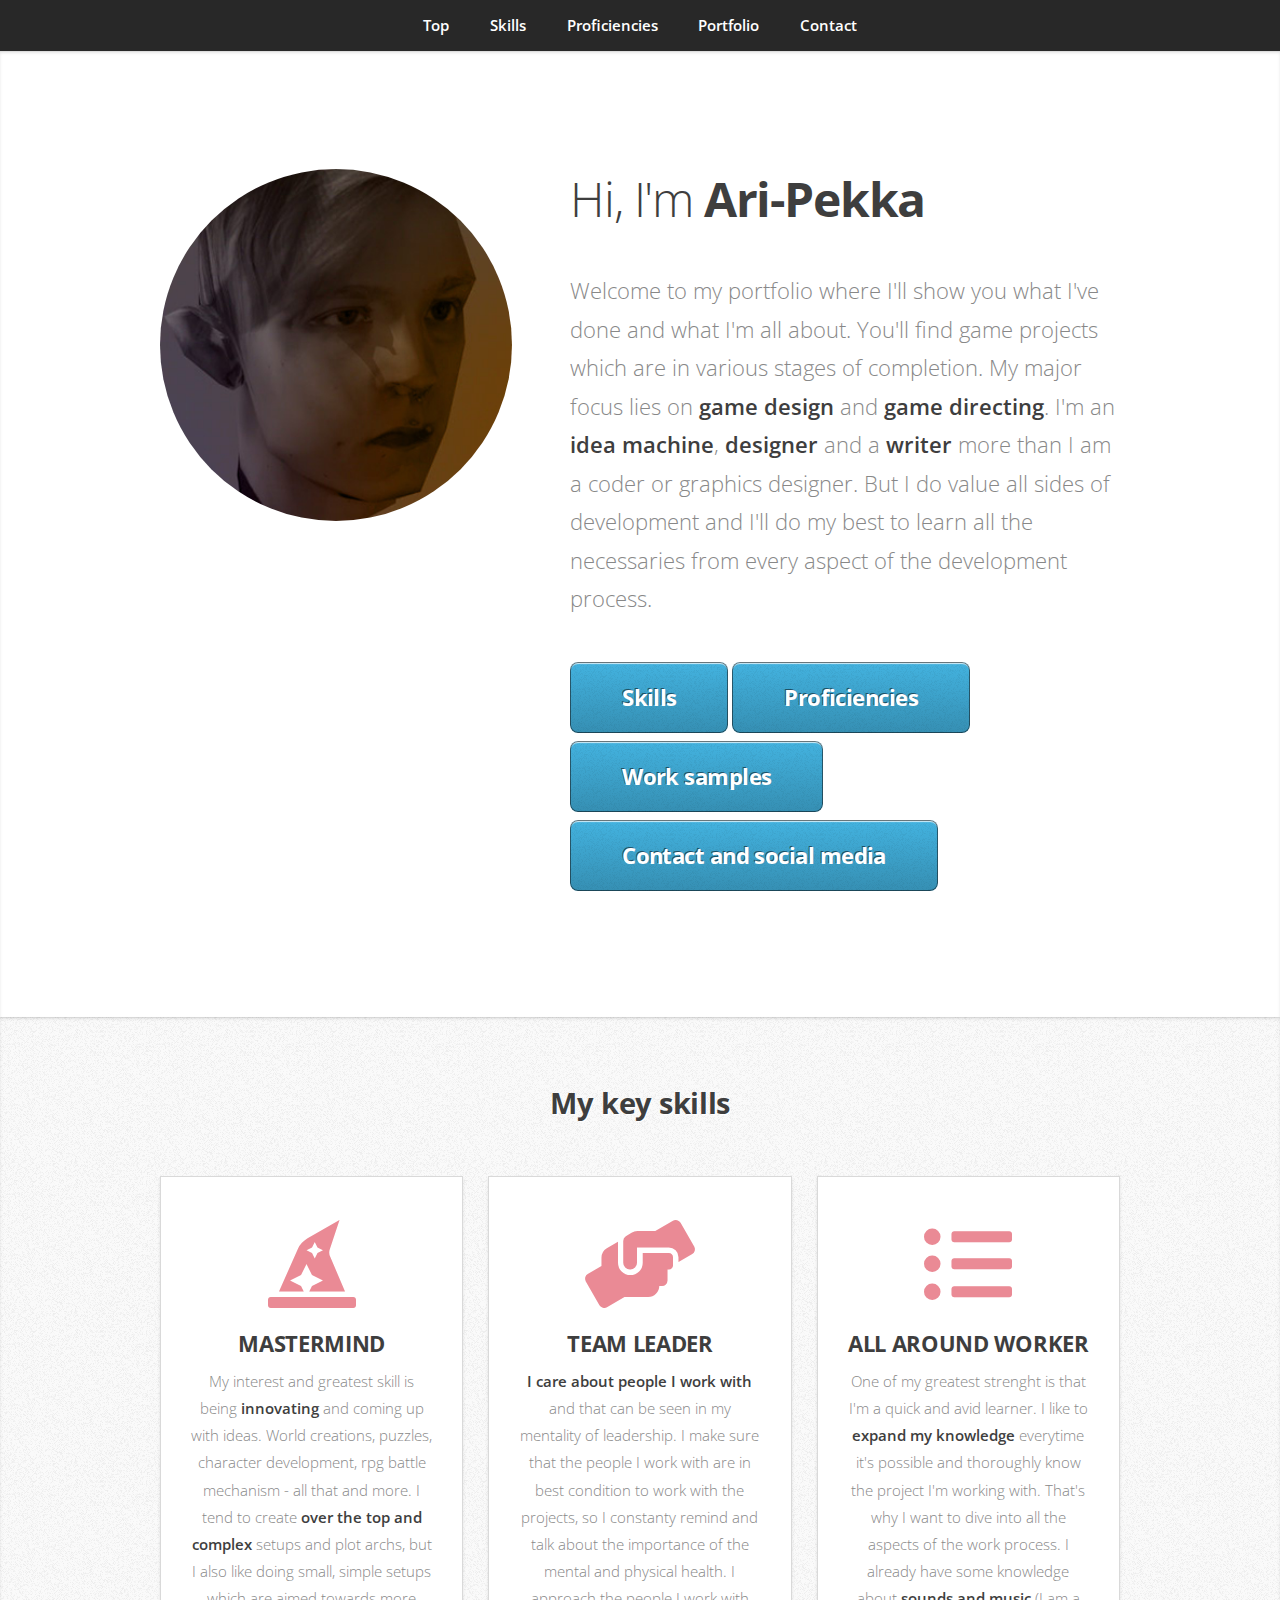
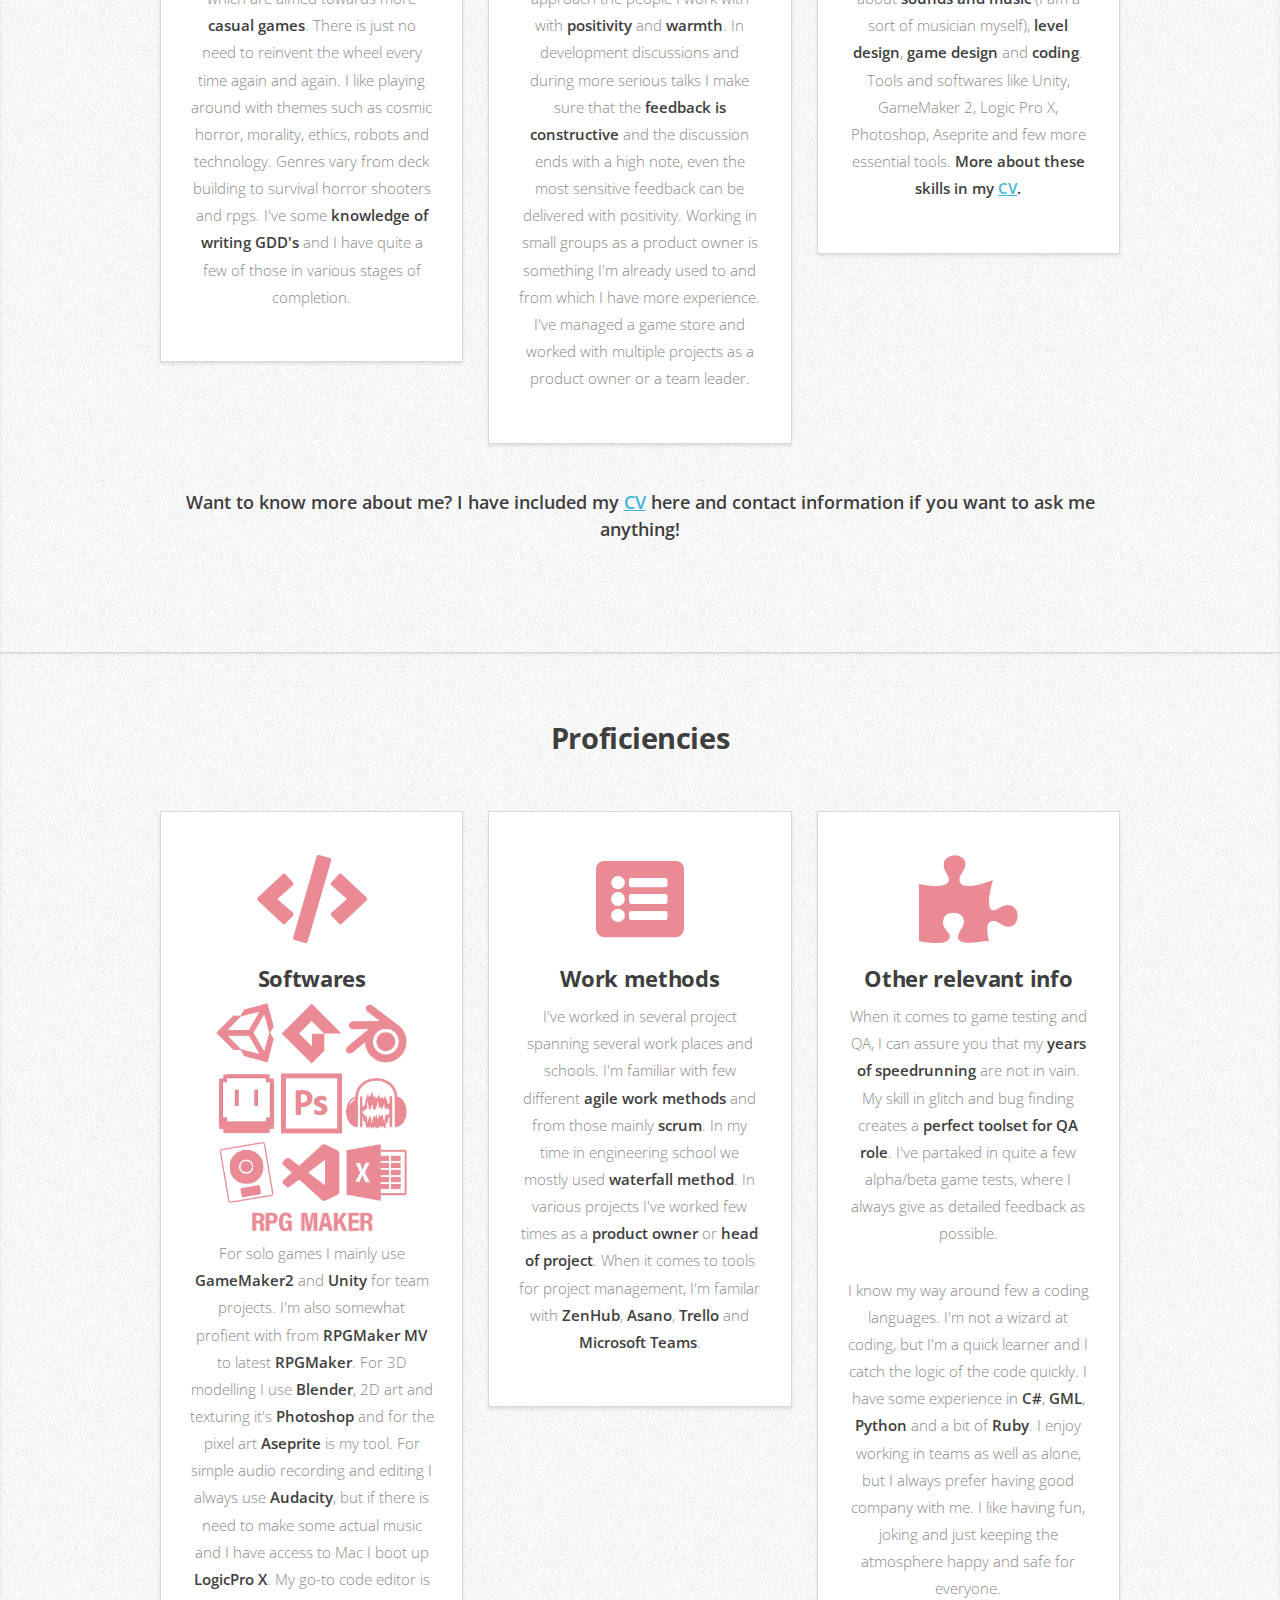
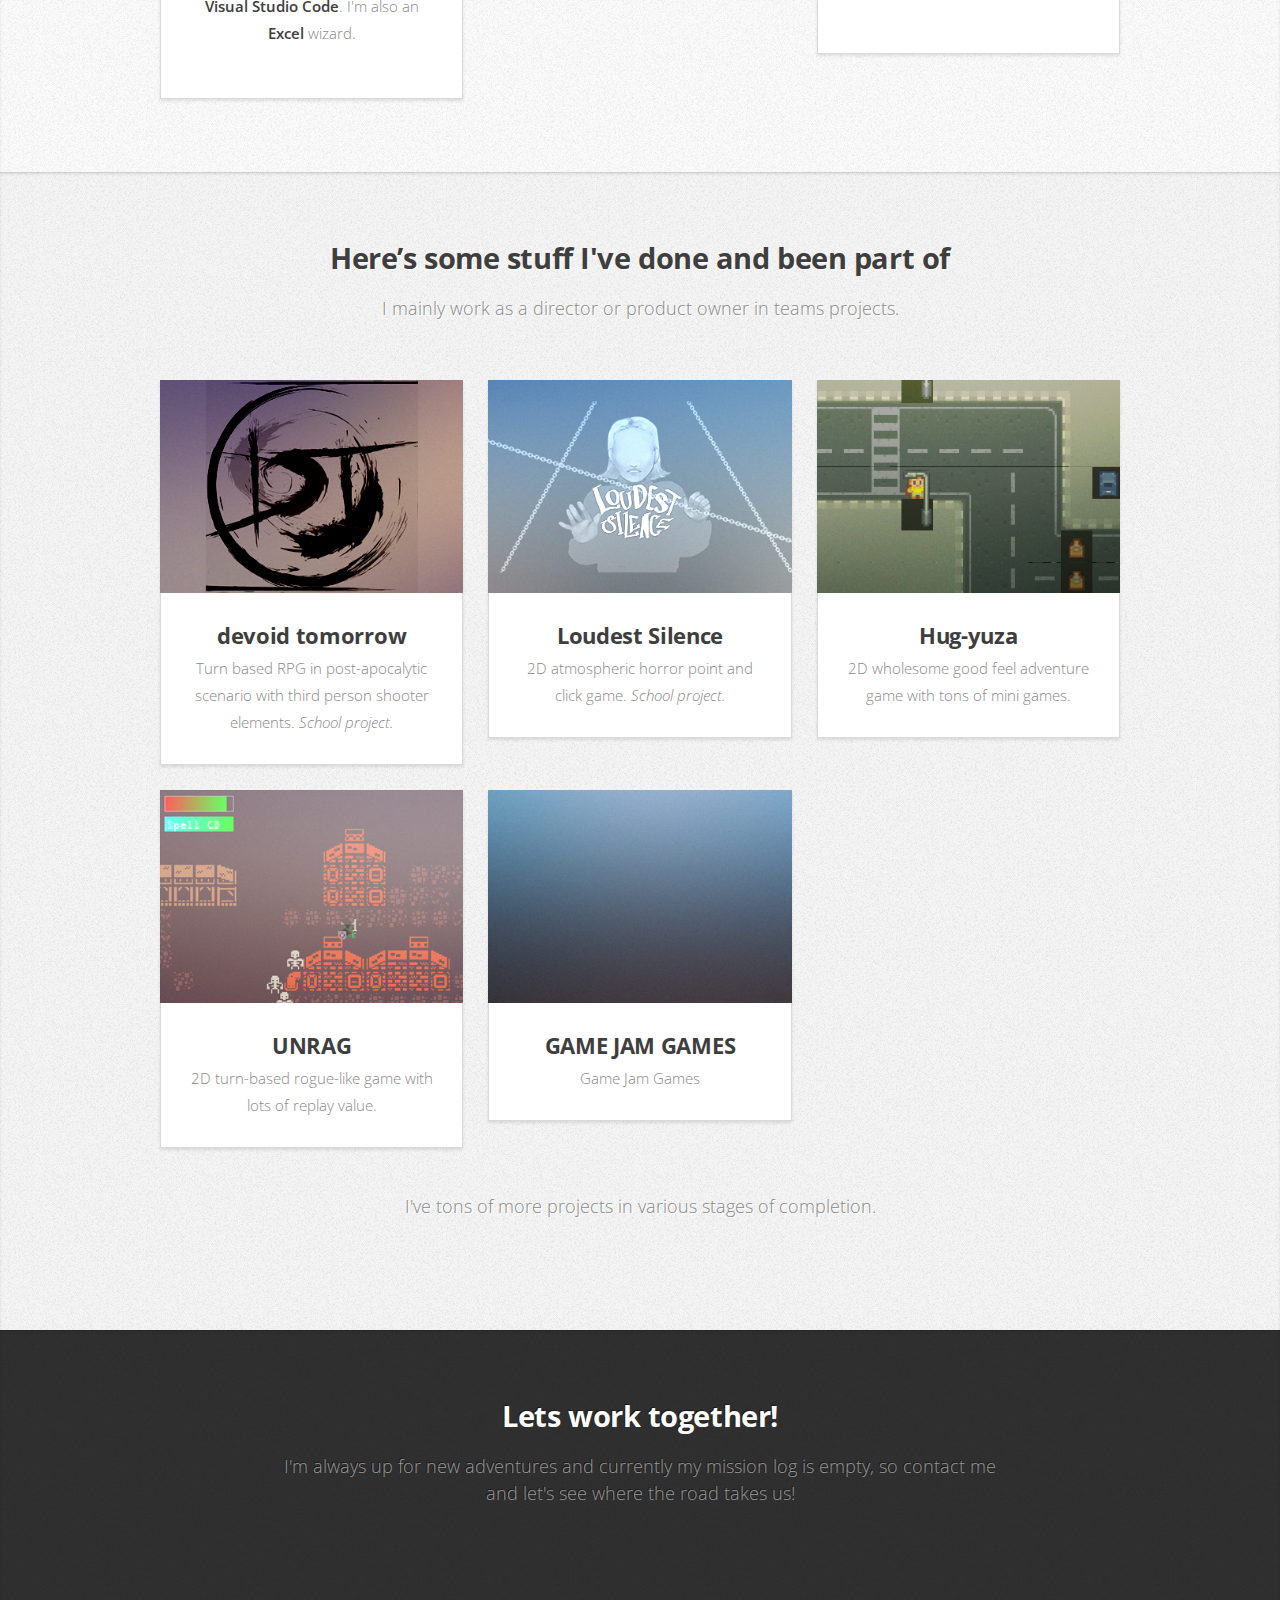
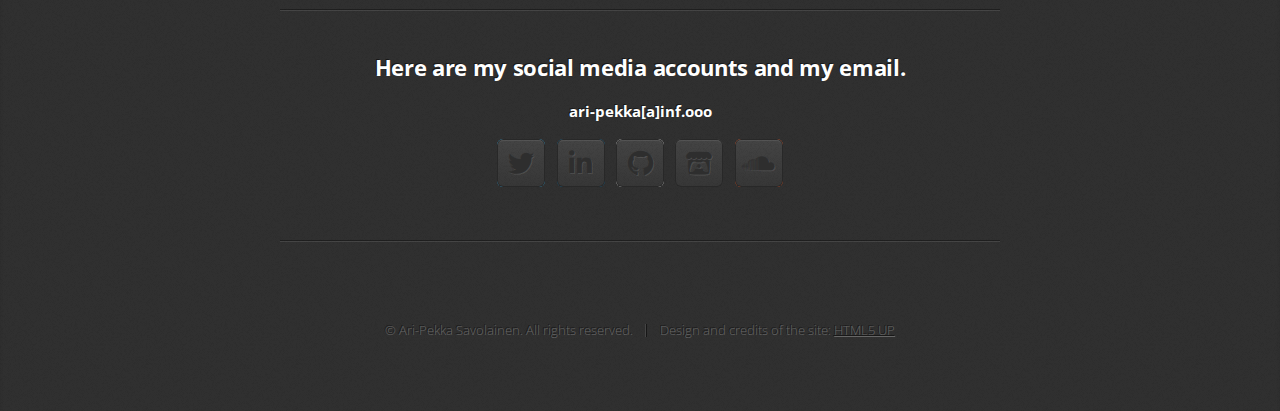
==== index.html @ 70fbe5e0 "Update index.html" ====
<!DOCTYPE HTML>
<!--
	Miniport by HTML5 UP
	html5up.net | @ajlkn
	Free for personal and commercial use under the CCA 3.0 license (html5up.net/license)
-->

<!-- 
	Side note, I'm a excel wizard, hire me.
-->
<html>
	<head>
		<title>my portfolio - Ari-Pekka</title>
		<meta charset="utf-8" />
		<meta name="viewport" content="width=device-width, initial-scale=1, user-scalable=no" />
		<link rel="stylesheet" href="assets/css/main.css" />
	</head>
	<body class="is-preload">

		<!-- Nav -->
			<nav id="nav">
				<ul class="container">
					<li><a href="#top">Top</a></li>
					<li><a href="#Skills">Skills</a></li>
					<li><a href="#Proficiencies">Proficiencies</a></li>
					<li><a href="#portfolio">Portfolio</a></li>
					<li><a href="#contact">Contact</a></li>
				</ul>
			</nav>

		<!-- Home -->
			<article id="top" class="wrapper style1">
				<div class="container">
					<div class="row">
						<div class="col-4 col-5-large col-12-medium">
							<span class="image fit"><img src="images/mie.jpg" alt="" /></span>
						</div>
						<div class="col-8 col-7-large col-12-medium">
							<header>
								<h1>Hi, I'm <strong>Ari-Pekka</strong></h1>
							</header>
							<p>
							Welcome to my portfolio where I'll show you what I've done and what I'm all about.
							You'll find game projects which are in various stages of completion. My major focus lies on
							 <b>game design</b> and <b>game directing</b>. I'm an <b>idea machine</b>, <b>designer</b> and a <b>writer</b> more than I am a 
							 coder or graphics designer. But I do value all sides of development and I'll do my best
							  to learn all the necessaries from every aspect of the development process.
							</p>
							<a href="#Skills" class="button large scrolly">Skills</a>
							<a href="#Proficiencies" class="button large scrolly">Proficiencies</a>
							<a href="#portfolio" class="button large scrolly">Work samples</a>
							<a href="#contact" class="button large scrolly">Contact and social media</a>
						</div>
					</div>
				</div>
			</article>

		<!-- Skills -->
			<article id="Skills" class="wrapper style2">
				<div class="container">
					<header>
						<h2>My key skills</h2>
					</header>
					<div class="row aln-center">
						<div class="col-4 col-6-medium col-12-small">
							<section class="box style1">
								<span class="icon solid featured fa-hat-wizard"></span>
								<h3>MASTERMIND</h3>
								<p>
								My interest and greatest skill is being <b>innovating</b> and coming up with ideas. World creations, puzzles, 
								character development, rpg battle mechanism - all that and more. I tend to create <b>over the top and complex</b>
								setups and plot archs, but I also like doing small, simple setups which are aimed towards more <b>casual games</b>.
								There is just no need to reinvent the wheel every time again and again.
								I like playing around with themes such as cosmic horror, morality, ethics, robots and technology.
								Genres vary from deck building to survival horror shooters and rpgs. I've some <b>knowledge of writing GDD's</b>
								and I have quite a few of those in various stages of completion.
								</p>
							</section>
						</div>
						
						<div class="col-4 col-6-medium col-12-small">
							<section class="box style1">
								<span class="icon solid featured fa-hands-helping"></span>
								<h3>TEAM LEADER</h3>
								<p>
								<b>I care about people I work with</b> and that can be seen in my mentality of leadership. I make sure that the people I
								work with are in best condition to work with the projects, so I constanty remind and talk about the importance of the mental
								and physical health. I approach the people I work with with <b>positivity</b> and <b>warmth</b>. In development discussions and during more serious talks
								I make sure that the <b>feedback is constructive</b> and the discussion ends with a high note, even the most sensitive feedback can be
								delivered with positivity. Working in small groups as a product owner is something I'm already used to and from which I have more experience.
								I've managed a game store and worked with multiple projects as a product owner or a team leader.
								</p>
							</section>
						</div>
						
						<div class="col-4 col-6-medium col-12-small">
							<section class="box style1">
								<span class="icon solid featured fa-list-ul"></span>
								<h3>ALL AROUND WORKER</h3>
								<p>One of my greatest strenght is that I'm a quick and avid learner. I like to <b>expand my
								knowledge</b> everytime it's possible and thoroughly know the project I'm working with.
								That's why I want to dive into all the aspects of the work process. I already have some knowledge about
								<b>sounds and music</b> (I am a sort of musician myself), <b>level design</b>, <b>game design</b> and <b>coding</b>.
								Tools and softwares like Unity, GameMaker 2, Logic Pro X, Photoshop, Aseprite and few more essential tools.
								<b>More about these skills in my <a href="cv_online.pdf" target="_blank">CV</a>.</b></p>
							</section>
						</div>
					</div>
					<footer>
						<p><b>Want to know more about me? I have included my <a href="cv_online.pdf" target="_blank">CV</a> here and contact information
							if you want to ask me anything!</b></p>
						
					</footer>
				</div>
			</article>
			
			<!-- Skills 2 -->
			<article id="Proficiencies" class="wrapper style2">
				<div class="container">
					<header>
						<h2>Proficiencies</h2>
					</header>
					<div class="row aln-center">
						<div class="col-4 col-6-medium col-12-small">
							<section class="box style1">
								<span class="icon solid featured fa-code"></span>
								<h3>Softwares</h3>
								<img src="images/unity.png" width="25%">
								<img src="images/gamemaker.png" width="25%">
								<img src="images/blender.png" width="25%">
								<img src="images/aseprite.png" width="25%">
								<img src="images/photoshop.png" width="25%">
								<img src="images/audacity.png" width="25%">
								<img src="images/logicprox.png" width="25%">
								<img src="images/vscode.png" width="25%">
								<img src="images/excel.png" width="25%">
								<img src="images/rpgmaker.png" width="50%">
								<p>
								For solo games I mainly use <b>GameMaker2</b> and <b>Unity</b> for team projects.
								I'm also somewhat profient with from <b>RPGMaker MV</b> to latest <b>RPGMaker</b>.
								For 3D modelling I use <b>Blender</b>, 2D art and texturing it's
								<b>Photoshop</b> and for the pixel art <b>Aseprite</b> is my tool. 
								For simple audio recording and editing I always use <b>Audacity</b>, but
								if there is need to make some actual music and I have access to Mac 
								I boot up <b>LogicPro X</b>. My go-to code editor is <b>Visual Studio Code</b>.
								I'm also an <b>Excel</b> wizard.
								</p> 
							</section>
						</div>
						
						<div class="col-4 col-6-medium col-12-small">
							<section class="box style1">
								<span class="icon solid featured fa-list-alt"></span>
								<h3>Work methods</h3>
								<p>
								I've worked in several project spanning several work places
								and schools. I'm familiar with few different <b>agile work methods</b>
								and from those mainly <b>scrum</b>. In my time in engineering school
								we mostly used <b>waterfall method</b>. In various projects I've
								worked few times as a <b>product owner</b> or 
								<b>head of project</b>. When it comes to tools for project management,
								I'm familar with <b>ZenHub</b>, <b>Asano</b>, <b>Trello</b> and <b>Microsoft Teams</b>.
								</p>
							</section>
						</div>
						
						<div class="col-4 col-6-medium col-12-small">
							<section class="box style1">
								<span class="icon solid featured fa-puzzle-piece"></span>
								<h3>Other relevant info</h3>
								<p>
								When it comes to game testing and QA, I can assure you that my
								<b>years of speedrunning</b> are not in vain. My skill in glitch and bug
								finding creates a <b>perfect toolset for QA role</b>. I've partaked in quite
								a few alpha/beta game tests, where I always give as detailed feedback as possible.
								</p>
								<p>
								I know my way around few a coding languages. I'm not a wizard at coding,
								but I'm a quick learner and I catch the logic of the code
								quickly. I have some experience in <b>C#</b>, <b>GML</b>, <b>Python</b> and a bit
								of <b>Ruby</b>. I enjoy working in teams as well as alone, but I always prefer
								having good company with me. I like having fun, joking and just keeping the
								atmosphere happy and safe for everyone.
								</p>
							</section>
						</div>
						
						
					</div>
				</div>
			</article>

		<!-- Portfolio -->
			<article id="portfolio" class="wrapper style3">
				<div class="container">
					<header>
						<h2>Here’s some stuff I've done and been part of</h2>
						<p>I mainly work as a director or product owner in teams projects.</p>
					</header>
					<div class="row">
					
						<div class="col-4 col-6-medium col-12-small">
							<article class="box style2">
								<a href="devoid.html" class="image featured"><img src="images/devoid.png" alt="" /></a>
								<h3><a href="#">devoid tomorrow</a></h3>
								<p>Turn based RPG in post-apocalytic scenario with third person shooter elements. <i>School project.</i></p>
							</article>
						</div>
						
						<div class="col-4 col-6-medium col-12-small">
							<article class="box style2">
								<a href="#" class="image featured"><img src="images/loudest.png" alt="" /></a>
								<h3><a href="#">Loudest Silence</a></h3>
								<p>2D atmospheric horror point and click game. <i>School project.</i></p>
							</article>
						</div>
					
						<div class="col-4 col-6-medium col-12-small">
							<article class="box style2">
								<a href="#" class="image featured"><img src="images/hug-yuza.png" alt="" /></a>
								<h3><a href="#">Hug-yuza</a></h3>
								<p>2D wholesome good feel adventure game with tons of mini games.</p>
							</article>
						</div>
						
						<div class="col-4 col-6-medium col-12-small">
							<article class="box style2">
								<a href="#" class="image featured"><img src="images/roguelike.png" alt="" /></a>
								<h3><a href="#">UNRAG</a></h3>
								<p>2D turn-based rogue-like game with lots of replay value.</p>
							</article>
						</div>
						
						<div class="col-4 col-6-medium col-12-small">
							<article class="box style2">
								<a href="#" class="image featured"><img src="images/pic05.jpg" alt="" /></a>
								<h3><a href="#">GAME JAM GAMES</a></h3>
								<p>Game Jam Games</p>
							</article>
						</div>
						
					</div>
					<footer>
						<p>I've tons of more projects in various stages of completion.</p>
					</footer>
				</div>
			</article>
			
		<!-- Contact -->
		<article id="contact" class="wrapper style4">
			<div class="container medium">
				<header>
					<h2>Lets work together!</h2>
					<p>I'm always up for new adventures and currently my mission log is empty, so contact me and let's see where
					the road takes us!</p>
				</header>
				<div class="row">
					<div class="col-12">
						<hr />
						<h3>Here are my social media accounts and my email.</h3>
						<h4>ari-pekka[a]inf.ooo</h4>
						<ul class="social">
							<li><a href="https://twitter.com/carska_" target="_blank" class="icon brands fa-twitter"><span class="label">Twitter</span></a></li>
							<li><a href="https://www.linkedin.com/in/ari-pekka" target="_blank" class="icon brands fa-linkedin-in"><span class="label">LinkedIn</span></a></li>
							<li><a href="https://github.com/carskaDev" target="_blank" class="icon brands fa-github"><span class="label">Github</span></a></li>
							<li><a href="https://carska.itch.io/" target="_blank" class="icon brands fa-itch-io"><span class="label">Itch.io</span></a></li>
							<li><a href="https://soundcloud.com/carska" target="_blank" class="icon brands fa-soundcloud"><span class="label">Soundcloud</span></a></li>
							<!--
							<li><a href="#" class="icon solid fa-rss"><span>RSS</span></a></li>
							<li><a href="#" class="icon brands fa-instagram"><span>Instagram</span></a></li>
							<li><a href="#" class="icon brands fa-foursquare"><span>Foursquare</span></a></li>
							<li><a href="#" class="icon brands fa-skype"><span>Skype</span></a></li>
							<li><a href="https://soundcloud.com/carska" class="icon brands fa-soundcloud"><span>Soundcloud</span></a></li>
							<li><a href="#" class="icon brands fa-youtube"><span>YouTube</span></a></li>
							<li><a href="#" class="icon brands fa-blogger"><span>Blogger</span></a></li>
							<li><a href="#" class="icon brands fa-flickr"><span>Flickr</span></a></li>
							<li><a href="#" class="icon brands fa-vimeo"><span>Vimeo</span></a></li>
							<li><a href="#" class="icon brands fa-facebook-f"><span class="label">Facebook</span></a></li>
							<li><a href="#" class="icon brands fa-dribbble"><span class="label">Dribbble</span></a></li>
							<li><a href="#" class="icon brands fa-tumblr"><span class="label">Tumblr</span></a></li>
							<li><a href="#" class="icon brands fa-google-plus"><span class="label">Google+</span></a></li>
							-->
						</ul>
						<hr />
					</div>
				</div>
				<footer>
					<ul id="copyright">
						<li>&copy; Ari-Pekka Savolainen. All rights reserved.</li><li>Design and credits of the site: <a href="http://html5up.net">HTML5 UP</a></li>
					</ul>
				</footer>
			</div>
		</article>

		<!-- Scripts -->
			<script src="assets/js/jquery.min.js"></script>
			<script src="assets/js/jquery.scrolly.min.js"></script>
			<script src="assets/js/browser.min.js"></script>
			<script src="assets/js/breakpoints.min.js"></script>
			<script src="assets/js/util.js"></script>
			<script src="assets/js/main.js"></script>

	</body>
</html>
---- assets/css/main.css ----
@import url("https://fonts.googleapis.com/css?family=Open+Sans:300,300italic,600,600italic,700");
@import url("fontawesome-all.min.css");

/*
	Miniport by HTML5 UP
	html5up.net | @ajlkn
	Free for personal and commercial use under the CCA 3.0 license (html5up.net/license)
*/

html, body, div, span, applet, object,
iframe, h1, h2, h3, h4, h5, h6, p, blockquote,
a, abbr, acronym, address, big, cite,
del, dfn, em, img, ins, kbd, q, s, samp,
small, strike, strong, sub, sup, tt, var, b,
u, i, center, dl, dt, dd, ol, ul, li, fieldset,
form, label, legend, table, caption, tbody,
tfoot, thead, tr, th, td, article, aside,
canvas, details, embed, figure, figcaption,
footer, header, hgroup, menu, nav, output, ruby,
section, summary, time, mark, audio, video {
	margin: 0;
	padding: 0;
	border: 0;
	font-size: 100%;
	font: inherit;
	vertical-align: baseline;}

article, aside, details, figcaption, figure,
footer, header, hgroup, menu, nav, section {
	display: block;}



body {
	line-height: 1;
}

ol, ul {
	list-style: none;
}

blockquote, q {
	quotes: none;
}

	blockquote:before, blockquote:after, q:before, q:after {
		content: '';
		content: none;
	}

table {
	border-collapse: collapse;
	border-spacing: 0;
}

body {
	-webkit-text-size-adjust: none;
}

mark {
	background-color: transparent;
	color: inherit;
}

input::-moz-focus-inner {
	border: 0;
	padding: 0;
}

input, select, textarea {
	-moz-appearance: none;
	-webkit-appearance: none;
	-ms-appearance: none;
	appearance: none;
}

/* Basic */

	html {
		box-sizing: border-box;
	}

	*, *:before, *:after {
		box-sizing: inherit;
	}

	body {
		padding-top: 3.5em;
	}

		body.is-preload *, body.is-preload *:before, body.is-preload *:after {
			-moz-animation: none !important;
			-webkit-animation: none !important;
			-ms-animation: none !important;
			animation: none !important;
			-moz-transition: none !important;
			-webkit-transition: none !important;
			-ms-transition: none !important;
			transition: none !important;
		}

	body, input, textarea, select {
		font-family: 'Open Sans', sans-serif;
		line-height: 1.85em;
		color: #888;
		font-weight: 300;
		font-size: 13pt;
	}

	a {
		-moz-transition: color .2s ease-in-out;
		-webkit-transition: color .2s ease-in-out;
		-ms-transition: color .2s ease-in-out;
		transition: color .2s ease-in-out;
		color: #43B3E0;
		text-decoration: underline;
	}

		a:hover {
			color: #43bff0 !important;
		}

		a img {
			border: 0;
		}

	b, strong {
		font-weight: 600;
		color: #3e3e3e;
	}

	i, em {
		font-style: italic;
	}

	sub {
		position: relative;
		top: 0.5em;
		font-size: 0.8em;
	}

	sup {
		position: relative;
		top: -0.5em;
		font-size: 0.8em;
	}

	blockquote {
		border-left: solid 0.75em #eee;
		padding: 1em 0 1em 1.5em;
		font-style: italic;
	}

	h1, h2, h3, h4, h5, h6 {
		color: #3e3e3e;
		margin: 0 0 0.75em 0;
	}

	h1 a, h2 a, h3 a, h4 a, h5 a, h6 a {
		text-decoration: none;
		color: inherit;
	}

	h2, h3, h4, h5, h6 {
		font-weight: 700;
	}

	h1 {
		font-size: 3.25em;
		letter-spacing: -0.025em;
		font-weight: 300;
	}

		h1 strong {
			font-weight: 700;
		}

	h2 {
		font-size: 2em;
		letter-spacing: -0.015em;
	}

	h3 {
		font-size: 1.5em;
		letter-spacing: -0.015em;
	}

	em, i {
		font-style: italic;
	}

	br.clear {
		clear: both;
	}

	hr {
		border: 0;
		border-top: solid 1px #444;
		border-top-color: rgba(0, 0, 0, 0.35);
		box-shadow: 0px 1px 0px 0px rgba(255, 255, 255, 0.1);
		height: 1px;
		margin: 3em 0;
	}

	p, ul, ol, dl, table {
		margin-bottom: 2em;
	}

	header {
		margin: 0 0 3em 0;
	}

		header > p {
			font-size: 1.25em;
			margin: 0;
		}

	footer {
		margin: 3em 0 0 0;
	}

		footer > p {
			font-size: 1.25em;
		}

/* Container */

	.container {
		margin: 0 auto;
		max-width: calc(100% - 50px);
		width: 1200px;
	}

		.container.medium {
			width: 900px;
		}

		@media screen and (max-width: 1680px) {

			.container {
				width: 1200px;
			}

				.container.medium {
					width: 900px;
				}

		}

		@media screen and (max-width: 1280px) {

			.container {
				width: 960px;
			}

				.container.medium {
					width: 720px;
				}

		}

		@media screen and (max-width: 980px) {

			.container {
				width: 100%;
			}

				.container.medium {
					width: 75%;
				}

		}

		@media screen and (max-width: 736px) {

			.container {
				width: 100%;
				max-width: calc(100% - 30px);
			}

				.container.medium {
					width: 100%;
				}

		}

/* Row */

	.row {
		display: flex;
		flex-wrap: wrap;
		box-sizing: border-box;
		align-items: stretch;
	}

		.row > * {
			box-sizing: border-box;
		}

		.row.gtr-uniform > * > :last-child {
			margin-bottom: 0;
		}

		.row.aln-left {
			justify-content: flex-start;
		}

		.row.aln-center {
			justify-content: center;
		}

		.row.aln-right {
			justify-content: flex-end;
		}

		.row.aln-top {
			align-items: flex-start;
		}

		.row.aln-middle {
			align-items: center;
		}

		.row.aln-bottom {
			align-items: flex-end;
		}

		.row > .imp {
			order: -1;
		}

		.row > .col-1 {
			width: 8.33333%;
		}

		.row > .off-1 {
			margin-left: 8.33333%;
		}

		.row > .col-2 {
			width: 16.66667%;
		}

		.row > .off-2 {
			margin-left: 16.66667%;
		}

		.row > .col-3 {
			width: 25%;
		}

		.row > .off-3 {
			margin-left: 25%;
		}

		.row > .col-4 {
			width: 33.33333%;
		}

		.row > .off-4 {
			margin-left: 33.33333%;
		}

		.row > .col-5 {
			width: 41.66667%;
		}

		.row > .off-5 {
			margin-left: 41.66667%;
		}

		.row > .col-6 {
			width: 50%;
		}

		.row > .off-6 {
			margin-left: 50%;
		}

		.row > .col-7 {
			width: 58.33333%;
		}

		.row > .off-7 {
			margin-left: 58.33333%;
		}

		.row > .col-8 {
			width: 66.66667%;
		}

		.row > .off-8 {
			margin-left: 66.66667%;
		}

		.row > .col-9 {
			width: 75%;
		}

		.row > .off-9 {
			margin-left: 75%;
		}

		.row > .col-10 {
			width: 83.33333%;
		}

		.row > .off-10 {
			margin-left: 83.33333%;
		}

		.row > .col-11 {
			width: 91.66667%;
		}

		.row > .off-11 {
			margin-left: 91.66667%;
		}

		.row > .col-12 {
			width: 100%;
		}

		.row > .off-12 {
			margin-left: 100%;
		}

		.row.gtr-0 {
			margin-top: 0px;
			margin-left: 0px;
		}

			.row.gtr-0 > * {
				padding: 0px 0 0 0px;
			}

			.row.gtr-0.gtr-uniform {
				margin-top: 0px;
			}

				.row.gtr-0.gtr-uniform > * {
					padding-top: 0px;
				}

		.row.gtr-25 {
			margin-top: -6.25px;
			margin-left: -6.25px;
		}

			.row.gtr-25 > * {
				padding: 6.25px 0 0 6.25px;
			}

			.row.gtr-25.gtr-uniform {
				margin-top: -6.25px;
			}

				.row.gtr-25.gtr-uniform > * {
					padding-top: 6.25px;
				}

		.row.gtr-50 {
			margin-top: -12.5px;
			margin-left: -12.5px;
		}

			.row.gtr-50 > * {
				padding: 12.5px 0 0 12.5px;
			}

			.row.gtr-50.gtr-uniform {
				margin-top: -12.5px;
			}

				.row.gtr-50.gtr-uniform > * {
					padding-top: 12.5px;
				}

		.row {
			margin-top: -25px;
			margin-left: -25px;
		}

			.row > * {
				padding: 25px 0 0 25px;
			}

			.row.gtr-uniform {
				margin-top: -25px;
			}

				.row.gtr-uniform > * {
					padding-top: 25px;
				}

		.row.gtr-150 {
			margin-top: -37.5px;
			margin-left: -37.5px;
		}

			.row.gtr-150 > * {
				padding: 37.5px 0 0 37.5px;
			}

			.row.gtr-150.gtr-uniform {
				margin-top: -37.5px;
			}

				.row.gtr-150.gtr-uniform > * {
					padding-top: 37.5px;
				}

		.row.gtr-200 {
			margin-top: -50px;
			margin-left: -50px;
		}

			.row.gtr-200 > * {
				padding: 50px 0 0 50px;
			}

			.row.gtr-200.gtr-uniform {
				margin-top: -50px;
			}

				.row.gtr-200.gtr-uniform > * {
					padding-top: 50px;
				}

		@media screen and (max-width: 1680px) {

			.row {
				display: flex;
				flex-wrap: wrap;
				box-sizing: border-box;
				align-items: stretch;
			}

				.row > * {
					box-sizing: border-box;
				}

				.row.gtr-uniform > * > :last-child {
					margin-bottom: 0;
				}

				.row.aln-left {
					justify-content: flex-start;
				}

				.row.aln-center {
					justify-content: center;
				}

				.row.aln-right {
					justify-content: flex-end;
				}

				.row.aln-top {
					align-items: flex-start;
				}

				.row.aln-middle {
					align-items: center;
				}

				.row.aln-bottom {
					align-items: flex-end;
				}

				.row > .imp-xlarge {
					order: -1;
				}

				.row > .col-1-xlarge {
					width: 8.33333%;
				}

				.row > .off-1-xlarge {
					margin-left: 8.33333%;
				}

				.row > .col-2-xlarge {
					width: 16.66667%;
				}

				.row > .off-2-xlarge {
					margin-left: 16.66667%;
				}

				.row > .col-3-xlarge {
					width: 25%;
				}

				.row > .off-3-xlarge {
					margin-left: 25%;
				}

				.row > .col-4-xlarge {
					width: 33.33333%;
				}

				.row > .off-4-xlarge {
					margin-left: 33.33333%;
				}

				.row > .col-5-xlarge {
					width: 41.66667%;
				}

				.row > .off-5-xlarge {
					margin-left: 41.66667%;
				}

				.row > .col-6-xlarge {
					width: 50%;
				}

				.row > .off-6-xlarge {
					margin-left: 50%;
				}

				.row > .col-7-xlarge {
					width: 58.33333%;
				}

				.row > .off-7-xlarge {
					margin-left: 58.33333%;
				}

				.row > .col-8-xlarge {
					width: 66.66667%;
				}

				.row > .off-8-xlarge {
					margin-left: 66.66667%;
				}

				.row > .col-9-xlarge {
					width: 75%;
				}

				.row > .off-9-xlarge {
					margin-left: 75%;
				}

				.row > .col-10-xlarge {
					width: 83.33333%;
				}

				.row > .off-10-xlarge {
					margin-left: 83.33333%;
				}

				.row > .col-11-xlarge {
					width: 91.66667%;
				}

				.row > .off-11-xlarge {
					margin-left: 91.66667%;
				}

				.row > .col-12-xlarge {
					width: 100%;
				}

				.row > .off-12-xlarge {
					margin-left: 100%;
				}

				.row.gtr-0 {
					margin-top: 0px;
					margin-left: 0px;
				}

					.row.gtr-0 > * {
						padding: 0px 0 0 0px;
					}

					.row.gtr-0.gtr-uniform {
						margin-top: 0px;
					}

						.row.gtr-0.gtr-uniform > * {
							padding-top: 0px;
						}

				.row.gtr-25 {
					margin-top: -6.25px;
					margin-left: -6.25px;
				}

					.row.gtr-25 > * {
						padding: 6.25px 0 0 6.25px;
					}

					.row.gtr-25.gtr-uniform {
						margin-top: -6.25px;
					}

						.row.gtr-25.gtr-uniform > * {
							padding-top: 6.25px;
						}

				.row.gtr-50 {
					margin-top: -12.5px;
					margin-left: -12.5px;
				}

					.row.gtr-50 > * {
						padding: 12.5px 0 0 12.5px;
					}

					.row.gtr-50.gtr-uniform {
						margin-top: -12.5px;
					}

						.row.gtr-50.gtr-uniform > * {
							padding-top: 12.5px;
						}

				.row {
					margin-top: -25px;
					margin-left: -25px;
				}

					.row > * {
						padding: 25px 0 0 25px;
					}

					.row.gtr-uniform {
						margin-top: -25px;
					}

						.row.gtr-uniform > * {
							padding-top: 25px;
						}

				.row.gtr-150 {
					margin-top: -37.5px;
					margin-left: -37.5px;
				}

					.row.gtr-150 > * {
						padding: 37.5px 0 0 37.5px;
					}

					.row.gtr-150.gtr-uniform {
						margin-top: -37.5px;
					}

						.row.gtr-150.gtr-uniform > * {
							padding-top: 37.5px;
						}

				.row.gtr-200 {
					margin-top: -50px;
					margin-left: -50px;
				}

					.row.gtr-200 > * {
						padding: 50px 0 0 50px;
					}

					.row.gtr-200.gtr-uniform {
						margin-top: -50px;
					}

						.row.gtr-200.gtr-uniform > * {
							padding-top: 50px;
						}

		}

		@media screen and (max-width: 1280px) {

			.row {
				display: flex;
				flex-wrap: wrap;
				box-sizing: border-box;
				align-items: stretch;
			}

				.row > * {
					box-sizing: border-box;
				}

				.row.gtr-uniform > * > :last-child {
					margin-bottom: 0;
				}

				.row.aln-left {
					justify-content: flex-start;
				}

				.row.aln-center {
					justify-content: center;
				}

				.row.aln-right {
					justify-content: flex-end;
				}

				.row.aln-top {
					align-items: flex-start;
				}

				.row.aln-middle {
					align-items: center;
				}

				.row.aln-bottom {
					align-items: flex-end;
				}

				.row > .imp-large {
					order: -1;
				}

				.row > .col-1-large {
					width: 8.33333%;
				}

				.row > .off-1-large {
					margin-left: 8.33333%;
				}

				.row > .col-2-large {
					width: 16.66667%;
				}

				.row > .off-2-large {
					margin-left: 16.66667%;
				}

				.row > .col-3-large {
					width: 25%;
				}

				.row > .off-3-large {
					margin-left: 25%;
				}

				.row > .col-4-large {
					width: 33.33333%;
				}

				.row > .off-4-large {
					margin-left: 33.33333%;
				}

				.row > .col-5-large {
					width: 41.66667%;
				}

				.row > .off-5-large {
					margin-left: 41.66667%;
				}

				.row > .col-6-large {
					width: 50%;
				}

				.row > .off-6-large {
					margin-left: 50%;
				}

				.row > .col-7-large {
					width: 58.33333%;
				}

				.row > .off-7-large {
					margin-left: 58.33333%;
				}

				.row > .col-8-large {
					width: 66.66667%;
				}

				.row > .off-8-large {
					margin-left: 66.66667%;
				}

				.row > .col-9-large {
					width: 75%;
				}

				.row > .off-9-large {
					margin-left: 75%;
				}

				.row > .col-10-large {
					width: 83.33333%;
				}

				.row > .off-10-large {
					margin-left: 83.33333%;
				}

				.row > .col-11-large {
					width: 91.66667%;
				}

				.row > .off-11-large {
					margin-left: 91.66667%;
				}

				.row > .col-12-large {
					width: 100%;
				}

				.row > .off-12-large {
					margin-left: 100%;
				}

				.row.gtr-0 {
					margin-top: 0px;
					margin-left: 0px;
				}

					.row.gtr-0 > * {
						padding: 0px 0 0 0px;
					}

					.row.gtr-0.gtr-uniform {
						margin-top: 0px;
					}

						.row.gtr-0.gtr-uniform > * {
							padding-top: 0px;
						}

				.row.gtr-25 {
					margin-top: -6.25px;
					margin-left: -6.25px;
				}

					.row.gtr-25 > * {
						padding: 6.25px 0 0 6.25px;
					}

					.row.gtr-25.gtr-uniform {
						margin-top: -6.25px;
					}

						.row.gtr-25.gtr-uniform > * {
							padding-top: 6.25px;
						}

				.row.gtr-50 {
					margin-top: -12.5px;
					margin-left: -12.5px;
				}

					.row.gtr-50 > * {
						padding: 12.5px 0 0 12.5px;
					}

					.row.gtr-50.gtr-uniform {
						margin-top: -12.5px;
					}

						.row.gtr-50.gtr-uniform > * {
							padding-top: 12.5px;
						}

				.row {
					margin-top: -25px;
					margin-left: -25px;
				}

					.row > * {
						padding: 25px 0 0 25px;
					}

					.row.gtr-uniform {
						margin-top: -25px;
					}

						.row.gtr-uniform > * {
							padding-top: 25px;
						}

				.row.gtr-150 {
					margin-top: -37.5px;
					margin-left: -37.5px;
				}

					.row.gtr-150 > * {
						padding: 37.5px 0 0 37.5px;
					}

					.row.gtr-150.gtr-uniform {
						margin-top: -37.5px;
					}

						.row.gtr-150.gtr-uniform > * {
							padding-top: 37.5px;
						}

				.row.gtr-200 {
					margin-top: -50px;
					margin-left: -50px;
				}

					.row.gtr-200 > * {
						padding: 50px 0 0 50px;
					}

					.row.gtr-200.gtr-uniform {
						margin-top: -50px;
					}

						.row.gtr-200.gtr-uniform > * {
							padding-top: 50px;
						}

		}

		@media screen and (max-width: 980px) {

			.row {
				display: flex;
				flex-wrap: wrap;
				box-sizing: border-box;
				align-items: stretch;
			}

				.row > * {
					box-sizing: border-box;
				}

				.row.gtr-uniform > * > :last-child {
					margin-bottom: 0;
				}

				.row.aln-left {
					justify-content: flex-start;
				}

				.row.aln-center {
					justify-content: center;
				}

				.row.aln-right {
					justify-content: flex-end;
				}

				.row.aln-top {
					align-items: flex-start;
				}

				.row.aln-middle {
					align-items: center;
				}

				.row.aln-bottom {
					align-items: flex-end;
				}

				.row > .imp-medium {
					order: -1;
				}

				.row > .col-1-medium {
					width: 8.33333%;
				}

				.row > .off-1-medium {
					margin-left: 8.33333%;
				}

				.row > .col-2-medium {
					width: 16.66667%;
				}

				.row > .off-2-medium {
					margin-left: 16.66667%;
				}

				.row > .col-3-medium {
					width: 25%;
				}

				.row > .off-3-medium {
					margin-left: 25%;
				}

				.row > .col-4-medium {
					width: 33.33333%;
				}

				.row > .off-4-medium {
					margin-left: 33.33333%;
				}

				.row > .col-5-medium {
					width: 41.66667%;
				}

				.row > .off-5-medium {
					margin-left: 41.66667%;
				}

				.row > .col-6-medium {
					width: 50%;
				}

				.row > .off-6-medium {
					margin-left: 50%;
				}

				.row > .col-7-medium {
					width: 58.33333%;
				}

				.row > .off-7-medium {
					margin-left: 58.33333%;
				}

				.row > .col-8-medium {
					width: 66.66667%;
				}

				.row > .off-8-medium {
					margin-left: 66.66667%;
				}

				.row > .col-9-medium {
					width: 75%;
				}

				.row > .off-9-medium {
					margin-left: 75%;
				}

				.row > .col-10-medium {
					width: 83.33333%;
				}

				.row > .off-10-medium {
					margin-left: 83.33333%;
				}

				.row > .col-11-medium {
					width: 91.66667%;
				}

				.row > .off-11-medium {
					margin-left: 91.66667%;
				}

				.row > .col-12-medium {
					width: 100%;
				}

				.row > .off-12-medium {
					margin-left: 100%;
				}

				.row.gtr-0 {
					margin-top: 0px;
					margin-left: 0px;
				}

					.row.gtr-0 > * {
						padding: 0px 0 0 0px;
					}

					.row.gtr-0.gtr-uniform {
						margin-top: 0px;
					}

						.row.gtr-0.gtr-uniform > * {
							padding-top: 0px;
						}

				.row.gtr-25 {
					margin-top: -6.25px;
					margin-left: -6.25px;
				}

					.row.gtr-25 > * {
						padding: 6.25px 0 0 6.25px;
					}

					.row.gtr-25.gtr-uniform {
						margin-top: -6.25px;
					}

						.row.gtr-25.gtr-uniform > * {
							padding-top: 6.25px;
						}

				.row.gtr-50 {
					margin-top: -12.5px;
					margin-left: -12.5px;
				}

					.row.gtr-50 > * {
						padding: 12.5px 0 0 12.5px;
					}

					.row.gtr-50.gtr-uniform {
						margin-top: -12.5px;
					}

						.row.gtr-50.gtr-uniform > * {
							padding-top: 12.5px;
						}

				.row {
					margin-top: -25px;
					margin-left: -25px;
				}

					.row > * {
						padding: 25px 0 0 25px;
					}

					.row.gtr-uniform {
						margin-top: -25px;
					}

						.row.gtr-uniform > * {
							padding-top: 25px;
						}

				.row.gtr-150 {
					margin-top: -37.5px;
					margin-left: -37.5px;
				}

					.row.gtr-150 > * {
						padding: 37.5px 0 0 37.5px;
					}

					.row.gtr-150.gtr-uniform {
						margin-top: -37.5px;
					}

						.row.gtr-150.gtr-uniform > * {
							padding-top: 37.5px;
						}

				.row.gtr-200 {
					margin-top: -50px;
					margin-left: -50px;
				}

					.row.gtr-200 > * {
						padding: 50px 0 0 50px;
					}

					.row.gtr-200.gtr-uniform {
						margin-top: -50px;
					}

						.row.gtr-200.gtr-uniform > * {
							padding-top: 50px;
						}

		}

		@media screen and (max-width: 736px) {

			.row {
				display: flex;
				flex-wrap: wrap;
				box-sizing: border-box;
				align-items: stretch;
			}

				.row > * {
					box-sizing: border-box;
				}

				.row.gtr-uniform > * > :last-child {
					margin-bottom: 0;
				}

				.row.aln-left {
					justify-content: flex-start;
				}

				.row.aln-center {
					justify-content: center;
				}

				.row.aln-right {
					justify-content: flex-end;
				}

				.row.aln-top {
					align-items: flex-start;
				}

				.row.aln-middle {
					align-items: center;
				}

				.row.aln-bottom {
					align-items: flex-end;
				}

				.row > .imp-small {
					order: -1;
				}

				.row > .col-1-small {
					width: 8.33333%;
				}

				.row > .off-1-small {
					margin-left: 8.33333%;
				}

				.row > .col-2-small {
					width: 16.66667%;
				}

				.row > .off-2-small {
					margin-left: 16.66667%;
				}

				.row > .col-3-small {
					width: 25%;
				}

				.row > .off-3-small {
					margin-left: 25%;
				}

				.row > .col-4-small {
					width: 33.33333%;
				}

				.row > .off-4-small {
					margin-left: 33.33333%;
				}

				.row > .col-5-small {
					width: 41.66667%;
				}

				.row > .off-5-small {
					margin-left: 41.66667%;
				}

				.row > .col-6-small {
					width: 50%;
				}

				.row > .off-6-small {
					margin-left: 50%;
				}

				.row > .col-7-small {
					width: 58.33333%;
				}

				.row > .off-7-small {
					margin-left: 58.33333%;
				}

				.row > .col-8-small {
					width: 66.66667%;
				}

				.row > .off-8-small {
					margin-left: 66.66667%;
				}

				.row > .col-9-small {
					width: 75%;
				}

				.row > .off-9-small {
					margin-left: 75%;
				}

				.row > .col-10-small {
					width: 83.33333%;
				}

				.row > .off-10-small {
					margin-left: 83.33333%;
				}

				.row > .col-11-small {
					width: 91.66667%;
				}

				.row > .off-11-small {
					margin-left: 91.66667%;
				}

				.row > .col-12-small {
					width: 100%;
				}

				.row > .off-12-small {
					margin-left: 100%;
				}

				.row.gtr-0 {
					margin-top: 0px;
					margin-left: 0px;
				}

					.row.gtr-0 > * {
						padding: 0px 0 0 0px;
					}

					.row.gtr-0.gtr-uniform {
						margin-top: 0px;
					}

						.row.gtr-0.gtr-uniform > * {
							padding-top: 0px;
						}

				.row.gtr-25 {
					margin-top: -3.75px;
					margin-left: -3.75px;
				}

					.row.gtr-25 > * {
						padding: 3.75px 0 0 3.75px;
					}

					.row.gtr-25.gtr-uniform {
						margin-top: -3.75px;
					}

						.row.gtr-25.gtr-uniform > * {
							padding-top: 3.75px;
						}

				.row.gtr-50 {
					margin-top: -7.5px;
					margin-left: -7.5px;
				}

					.row.gtr-50 > * {
						padding: 7.5px 0 0 7.5px;
					}

					.row.gtr-50.gtr-uniform {
						margin-top: -7.5px;
					}

						.row.gtr-50.gtr-uniform > * {
							padding-top: 7.5px;
						}

				.row {
					margin-top: -15px;
					margin-left: -15px;
				}

					.row > * {
						padding: 15px 0 0 15px;
					}

					.row.gtr-uniform {
						margin-top: -15px;
					}

						.row.gtr-uniform > * {
							padding-top: 15px;
						}

				.row.gtr-150 {
					margin-top: -22.5px;
					margin-left: -22.5px;
				}

					.row.gtr-150 > * {
						padding: 22.5px 0 0 22.5px;
					}

					.row.gtr-150.gtr-uniform {
						margin-top: -22.5px;
					}

						.row.gtr-150.gtr-uniform > * {
							padding-top: 22.5px;
						}

				.row.gtr-200 {
					margin-top: -30px;
					margin-left: -30px;
				}

					.row.gtr-200 > * {
						padding: 30px 0 0 30px;
					}

					.row.gtr-200.gtr-uniform {
						margin-top: -30px;
					}

						.row.gtr-200.gtr-uniform > * {
							padding-top: 30px;
						}

		}

/* Form */

	form label {
		color: #3e3e3e;
		font-weight: 700;
		display: block;
		margin: 0 0 0.5em 0;
	}

	form input[type=text],
	form input[type=email],
	form input[type=password],
	form select,
	form textarea {
		-moz-transition: background .2s ease-in-out, box-shadow .2s ease-in-out;
		-webkit-transition: background .2s ease-in-out, box-shadow .2s ease-in-out;
		-ms-transition: background .2s ease-in-out, box-shadow .2s ease-in-out;
		transition: background .2s ease-in-out, box-shadow .2s ease-in-out;
		-webkit-appearance: none;
		display: block;
		border: 0;
		padding: 0.75em;
		font-size: 1em;
		border-radius: 8px;
		border: solid 1px #ddd;
		background: #fff;
		color: #bbb;
		box-shadow: inset 0px 2px 3px 1px rgba(0, 0, 0, 0.05), 0px 1px 0px 0px rgba(255, 255, 255, 0.025);
		width: 100%;
	}

		form input[type=text]:focus,
		form input[type=email]:focus,
		form input[type=password]:focus,
		form select:focus,
		form textarea:focus {
			background: #fafafa;
			box-shadow: inset 0px 2px 5px 0px rgba(0, 0, 0, 0.05), 0px 1px 0px 0px rgba(255, 255, 255, 0.025), inset 0px 0px 2px 1px #43bff0;
		}

	form textarea {
		height: 15em;
	}

	form .actions:last-child {
		margin-bottom: 0;
	}

	form ::-webkit-input-placeholder {
		color: #555 !important;
	}

	form :-moz-placeholder {
		color: #555 !important;
	}

	form ::-moz-placeholder {
		color: #555 !important;
	}

	form :-ms-input-placeholder {
		color: #555 !important;
	}

	form ::-moz-focus-inner {
		border: 0;
	}

/* Tables */

	table {
		width: 100%;
	}

		table.default {
			width: 100%;
		}

			table.default tr {
				border-top: solid 1px #eee;
			}

				table.default tr:first-child {
					border-top: 0;
				}

			table.default td {
				padding: 0.5em 1em 0.5em 1em;
			}

			table.default th {
				text-align: left;
				padding: 0.5em 1em 0.5em 1em;
				font-weight: 600;
				margin: 0 0 1em 0;
			}

			table.default thead {
				background: #4f4f4f;
				color: #fff;
			}

/* Section/Article */

	section, article {
		margin-bottom: 3em;
	}

	section > :last-child,
	article > :last-child,
	section:last-child,
	article:last-child {
		margin-bottom: 0;
	}

/* Image */

	.image {
		display: inline-block;
		position: relative;
	}

		.image img {
			display: block;
			width: 100%;
		}

		.image.fit {
			display: block;
			width: 100%;
		}

		.image.featured {
			display: block;
			width: 100%;
			margin: 0 0 2em 0;
		}

		.image.left {
			float: left;
			margin: 0 2em 2em 0;
		}

		.image.centered {
			display: block;
			margin: 0 0 2em 0;
		}

			.image.centered img {
				margin: 0 auto;
				width: auto;
			}

/* Button */

	input[type="button"],
	input[type="submit"],
	input[type="reset"],
	button,
	.button {
		background-image: url("images/bg.png"), -moz-linear-gradient(top, rgba(0, 0, 0, 0), rgba(0, 0, 0, 0.2));
		background-image: url("images/bg.png"), -webkit-linear-gradient(top, rgba(0, 0, 0, 0), rgba(0, 0, 0, 0.2));
		background-image: url("images/bg.png"), -ms-linear-gradient(top, rgba(0, 0, 0, 0), rgba(0, 0, 0, 0.2));
		background-image: url("images/bg.png"), linear-gradient(top, rgba(0, 0, 0, 0), rgba(0, 0, 0, 0.2));
		-moz-transition: background-color .2s ease-in-out;
		-webkit-transition: background-color .2s ease-in-out;
		-ms-transition: background-color .2s ease-in-out;
		transition: background-color .2s ease-in-out;
		-webkit-appearance: none;
		position: relative;
		display: inline-block;
		color: #fff !important;
		text-decoration: none;
		font-weight: 700;
		border: 0;
		outline: 0;
		cursor: pointer;
		border-radius: 8px;
		text-shadow: -1px -1px 0.5px rgba(0, 0, 0, 0.5);
		overflow: hidden;
		box-shadow: inset 0px 0px 0px 1px rgba(0, 0, 0, 0.5), inset 0px 2px 1px 0px rgba(255, 255, 255, 0.75);
		background-color: #43B3E0;
		padding: 1em 2.35em 1em 2.35em;
		font-size: 1.1em;
		max-width: 24em;
	}

		input[type="button"]:hover,
		input[type="submit"]:hover,
		input[type="reset"]:hover,
		button:hover,
		.button:hover {
			background-color: #43bff0;
			color: #fff !important;
		}

		input[type="button"]:active,
		input[type="submit"]:active,
		input[type="reset"]:active,
		button:active,
		.button:active {
			background-color: #3BA8D3;
			top: 1px;
		}

		input[type="button"].large,
		input[type="submit"].large,
		input[type="reset"].large,
		button.large,
		.button.large {
			font-size: 1.5em;
			letter-spacing: -0.025em;
		}

		input[type="button"].alt,
		input[type="submit"].alt,
		input[type="reset"].alt,
		button.alt,
		.button.alt {
			background-color: #444;
			box-shadow: inset 0px 0px 0px 1px #242424, inset 0px 2px 1px 0px rgba(255, 255, 255, 0.2);
		}

			input[type="button"].alt:hover,
			input[type="submit"].alt:hover,
			input[type="reset"].alt:hover,
			button.alt:hover,
			.button.alt:hover {
				background-color: #4f4f4f;
				color: #fff !important;
			}

			input[type="button"].alt:active,
			input[type="submit"].alt:active,
			input[type="reset"].alt:active,
			button.alt:active,
			.button.alt:active {
				background-color: #3f3f3f;
			}

/* List */

	ul {
		list-style: disc;
		padding-left: 1em;
	}

		ul li {
			padding-left: 0.5em;
		}

	ol {
		list-style: decimal;
		padding-left: 1.25em;
	}

		ol li {
			padding-left: 0.25em;
		}

/* Social */

	ul.social {
		cursor: default;
		margin: 0;
		list-style: none;
		padding-left: 0;
	}

		ul.social li {
			position: relative;
			display: inline-block;
			margin: 0.25em;
			top: 0;
			padding-left: 0;
		}

			ul.social li a {
				-moz-transition: top .2s ease-in-out;
				-webkit-transition: top .2s ease-in-out;
				-ms-transition: top .2s ease-in-out;
				transition: top .2s ease-in-out;
				display: block;
				width: 48px;
				height: 48px;
				border-radius: 6px;
				top: 0;
				position: relative;
			}

				ul.social li a:before {
					background-image: url("images/bg.png"), -moz-linear-gradient(top, rgba(0, 0, 0, 0), rgba(0, 0, 0, 0.2));
					background-image: url("images/bg.png"), -webkit-linear-gradient(top, rgba(0, 0, 0, 0), rgba(0, 0, 0, 0.2));
					background-image: url("images/bg.png"), -ms-linear-gradient(top, rgba(0, 0, 0, 0), rgba(0, 0, 0, 0.2));
					background-image: url("images/bg.png"), linear-gradient(top, rgba(0, 0, 0, 0), rgba(0, 0, 0, 0.2));
					-moz-transition: background-color .2s ease-in-out;
					-webkit-transition: background-color .2s ease-in-out;
					-ms-transition: background-color .2s ease-in-out;
					transition: background-color .2s ease-in-out;
					background-color: #444;
					border-radius: 6px;
					box-shadow: inset 0px 0px 0px 1px #282828, inset 0px 2px 1px 0px rgba(255, 255, 255, 0.1);
					color: #2E2E2E !important;
					display: block;
					font-size: 26px;
					height: 48px;
					line-height: 48px;
					text-align: center;
					outline: 0;
					overflow: hidden;
					text-shadow: 1px 1px 0px rgba(255, 255, 255, 0.1);
					width: 48px;
				}

				ul.social li a.fa-twitter {
					background-color: #2DAAE4;
				}

				ul.social li a.fa-facebook-f {
					background-color: #3C5A98;
				}

				ul.social li a.fa-dribbble {
					background-color: #C4376B;
				}

				ul.social li a.fa-linkedin-in {
					background-color: #006599;
				}

				ul.social li a.fa-tumblr {
					background-color: #51718A;
				}

				ul.social li a.fa-google-plus {
					background-color: #DA2713;
				}

				ul.social li a.fa-github {
					background-color: #FAFAFA;
				}

				ul.social li a.fa-rss {
					background-color: #F2600B;
				}

				ul.social li a.fa-instagram {
					background-color: #E0D7C8;
				}

				ul.social li a.fa-foursquare {
					background-color: #39A3D4;
				}

				ul.social li a.fa-skype {
					background-color: #10BEF1;
				}

				ul.social li a.fa-soundcloud {
					background-color: #FE5419;
				}

				ul.social li a.fa-youtube {
					background-color: #BF2E25;
				}

				ul.social li a.fa-blogger {
					background-color: #FF6501;
				}

				ul.social li a.fa-flickr {
					background-color: #0062DB;
				}

				ul.social li a.fa-vimeo {
					background-color: #4C8AB0;
				}

				ul.social li a:hover {
					top: -5px;
				}

					ul.social li a:hover:before {
						background-color: transparent;
					}

/* Actions */

	ul.actions {
		list-style: none;
		padding-left: 0;
	}

		ul.actions li {
			display: inline-block;
			margin: 0 0 0 1em;
			padding-left: 0;
		}

			ul.actions li:first-child {
				margin-left: 0;
			}

/* Box */

	.box {
		background: #fff;
		box-shadow: inset 0px 0px 0px 1px rgba(0, 0, 0, 0.15), 0px 2px 3px 0px rgba(0, 0, 0, 0.1);
		text-align: center;
		padding: 2em;
	}

		.box.style1 {
			padding: 3em 2em 3.5em 2em;
		}

			.box.style1 h3 {
				margin-bottom: 0.5em;
			}

		.box.style2 h3 {
			margin-bottom: 0.25em;
		}

		.box.style2 .image {
			position: relative;
			left: 2em;
			top: 2em;
			margin: -4em 0 4em -4em;
			width: auto;
		}

/* Icons */

	.icon {
		text-decoration: none;
		text-decoration: none;
	}

		.icon:before {
			-moz-osx-font-smoothing: grayscale;
			-webkit-font-smoothing: antialiased;
			display: inline-block;
			font-style: normal;
			font-variant: normal;
			text-rendering: auto;
			line-height: 1;
			text-transform: none !important;
			font-family: 'Font Awesome 5 Free';
			font-weight: 400;
		}

		.icon:before {
			font-size: 1.25em;
		}

		.icon > .label {
			display: none;
		}

		.icon.solid:before {
			font-weight: 900;
		}

		.icon.brands:before {
			font-family: 'Font Awesome 5 Brands';
		}

		.icon.featured {
			color: #EA8A95;
			display: block;
			margin: 0 0 1.5em 0;
			cursor: default;
		}

			.icon.featured:before {
				font-size: 6em;
			}

	/* Wrappers */

	.wrapper {
		background-image: url("images/bg.png");
		box-shadow: inset 0px 1px 0px 0px rgba(0, 0, 0, 0.05), inset 0px 2px 3px 0px rgba(0, 0, 0, 0.1);
		padding: 8em 0 8em 0;
		text-align: center;
	}

		.wrapper.style1 {
			background-image: none;
			background-color: #fff;
		}

		.wrapper.style2 {
			background-color: #fafafa;
			text-shadow: 1px 1px 0px #fff;
		}

		.wrapper.style3 {
			background-color: #f4f4f4;
			text-shadow: 1px 1px 0px #fff;
		}

		.wrapper.style4 {
			background-color: #303030;
			color: #999;
			text-shadow: -1px -1px 0px #181818;
		}
		
		.wrapper.style5 { /*OMA KOODI*/
			background-color: #282b2e;
			color: #999;
			text-shadow: none;
			padding : 0;
			text-align: left;
		}

			.wrapper.style4 h1, .wrapper.style4 h2, .wrapper.style4 h3, .wrapper.style4 h4, .wrapper.style4 h5, .wrapper.style4 h6 {
				color: #fff;
			}

			.wrapper.style4 form input[type=text],
			.wrapper.style4 form input[type=password],
			.wrapper.style4 form select,
			.wrapper.style4 form textarea {
				border: none;
				background: #282828;
			}

				.wrapper.style4 form input[type=text]:focus,
				.wrapper.style4 form input[type=password]:focus,
				.wrapper.style4 form select:focus,
				.wrapper.style4 form textarea:focus {
					background: #252525;
				}

/* Nav */

	#nav {
		background-color: #282828;
		text-align: center;
		position: fixed;
		left: 0;
		top: 0;
		width: 100%;
		z-index: 10000;
		cursor: default;
		height: 3.5em;
		line-height: 3.5em;
	}

		#nav ul {
			margin-bottom: 0;
			list-style: none;
			padding-left: 0;
		}

		#nav li {
			display: inline-block;
			padding-left: 0;
		}

		#nav a {
			-moz-transition: background-color .2s ease-in-out;
			-webkit-transition: background-color .2s ease-in-out;
			-ms-transition: background-color .2s ease-in-out;
			transition: background-color .2s ease-in-out;
			position: relative;
			display: block;
			color: #fff;
			text-decoration: none;
			outline: 0;
			font-weight: 600;
			border-radius: 8px;
			color: #fff;
			height: 2.5em;
			line-height: 2.5em;
			padding: 0 1.25em;
		}

			#nav a:hover {
				color: #fff !important;
				background: #383838;
			}

			#nav a.active {
				background: #484848;
			}

				#nav a.active:before {
					content: '';
					display: block;
					position: absolute;
					bottom: -0.6em;
					left: 50%;
					margin-left: -0.75em;
					border-left: solid 0.75em transparent;
					border-right: solid 0.75em transparent;
					border-top: solid 0.6em #282828;
				}

/* Articles */

	body > article {
		margin-bottom: 0;
	}

	#top {
		padding: 10em 0 10em 0;
		text-align: left;
	}

		#top .image {
			border-radius: 100%;
			width: 20em;
			height: 20em;
			margin: 0;
		}

			#top .image img {
				border-radius: 100%;
			}

		#top h1 {
			margin-top: 0.35em;
		}

		#top p {
			font-size: 1.5em;
			line-height: 1.75em;
		}

			#top p a {
				color: inherit;
			}

	#contact footer {
		font-size: 0.9em;
	}

/* Copyright */

	#copyright {
		color: #666;
		font-size: 1em;
		line-height: 1em;
		list-style: none;
		padding-left: 0;
		margin-bottom: 0;
	}

		#copyright li {
			display: inline-block;
			border-left: solid 1px rgba(0, 0, 0, 0.5);
			box-shadow: -1px 0px 0px 0px rgba(255, 255, 255, 0.1);
			padding: 0 0 0 1em;
			margin: 0 0 0 1em;
		}

			#copyright li:first-child {
				border: 0;
				box-shadow: none;
				padding-left: 0;
				margin-left: 0;
			}

		#copyright a {
			-moz-transition: color .2s ease-in-out;
			-webkit-transition: color .2s ease-in-out;
			-ms-transition: color .2s ease-in-out;
			transition: color .2s ease-in-out;
			color: inherit;
		}

			#copyright a:hover {
				color: #777;
			}

/* Large */

	@media screen and (max-width: 1280px) {

		/* Basic */

			body {
				font-size: 11pt;
			}

			input, textarea, select {
				font-size: 11pt;
			}

			header {
				margin: 0 0 4em 0;
			}

		/* Wrappers */

			.wrapper {
				padding: 5em 0 5em 0;
				text-align: center;
			}

				.wrapper.style4 .row-special {
					margin: 2em 0 0 0;
					padding: 2em 0 2em 0;
				}

		/* Articles */

			#top {
				padding: 8em 0;
			}

				#top .image {
					width: 24em;
					height: 24em;
					margin: 0;
				}

	}

/* Medium */

	@media screen and (max-width: 980px) {

		/* Articles */

			#top {
				text-align: center;
				padding: 5em 0;
			}

				#top .image {
					margin: 0 auto 2em auto;
				}

	}

/* Small */

	@media screen and (max-width: 736px) {

		/* Basic */

			body {
				padding-top: 44px;
			}

			body, input, textarea, select {
				line-height: 1.75em;
				font-size: 10pt;
				letter-spacing: 0;
			}

			h1, h2, h3, h4, h5, h6 {
				font-size: 1.25em;
				margin: 0 0 0.4em 0;
			}

			h1 {
				font-size: 2.25em;
				line-height: 1.25em;
			}

			header {
				margin: 0 0 2em 0;
			}

				header > p {
					font-size: 1.25em;
				}

			footer {
				margin: 2.5em 0 0 0;
			}

				footer > p {
					font-size: 1.25em;
				}

			hr {
				margin: 1.5em 0 2em 0;
			}

		/* Section/Article */

			section, article {
				clear: both;
			}

		/* Button */

			input[type="button"],
			input[type="submit"],
			input[type="reset"],
			button,
			.button {
				text-align: center;
				font-size: 1.2em;
				width: 100%;
				padding: 1em 0 1em 0;
			}

				input[type="button"].large,
				input[type="submit"].large,
				input[type="reset"].large,
				button.large,
				.button.large {
					font-size: 1.2em;
					letter-spacing: 0;
				}

		/* Social */

			ul.social {
				padding: 1em 0.5em 0 0.5em;
			}

				ul.social li {
					margin: 0.5em 0.5em 0.5em 0.5em;
				}

					ul.social li a {
						top: 0 !important;
					}

						ul.social li a:before {
							background-color: transparent !important;
						}

		/* Actions */

			ul.actions {
				margin: 0;
			}

				ul.actions li {
					display: block;
					margin: 15px 0 0 0;
				}

					ul.actions li:first-child {
						margin-top: 0;
					}

		/* Box */

			.box {
				padding: 30px 20px 30px 20px;
				margin: 0 0 20px 0 !important;
			}

				.box h3 {
					margin-bottom: 0.25em;
				}

				.box .image.centered {
					margin-bottom: 1em;
				}

				.box .image.featured {
					position: relative;
					left: 20px;
					top: 20px;
					margin: -50px 0 50px -40px;
					width: auto;
				}

				.box.style1 {
					max-width: 32em;
					margin-left: auto !important;
					margin-right: auto !important;
				}

				.box.style2 {
					max-width: 32em;
					margin-left: auto !important;
					margin-right: auto !important;
				}

		/* Wrappers */

			.wrapper {
				padding: 3em 0;
				text-align: center;
			}

		/* Nav */

			#nav {
				height: 44px;
				line-height: 44px;
			}

				#nav a {
					padding: 0 0.75em;
					height: inherit;
					line-height: inherit;
					border-radius: 0;
				}

					#nav a:hover {
						background-color: transparent;
					}

		/* Articles */

			#top {
				padding: 3em 0;
			}

				#top .image {
					width: 15em;
					height: 15em;
					margin-bottom: 0;
				}

				#top p {
					font-size: 1em;
				}

			#contact footer {
				margin: 0;
			}

		/* Copyright */

			#copyright {
				font-size: 1em;
				margin: 0;
			}

				#copyright li {
					display: block;
					margin: 1em 0 0 0;
					padding: 0;
					box-shadow: none;
					border-left: 0;
				}

					#copyright li:first-child {
						margin-top: 0;
					}

	}
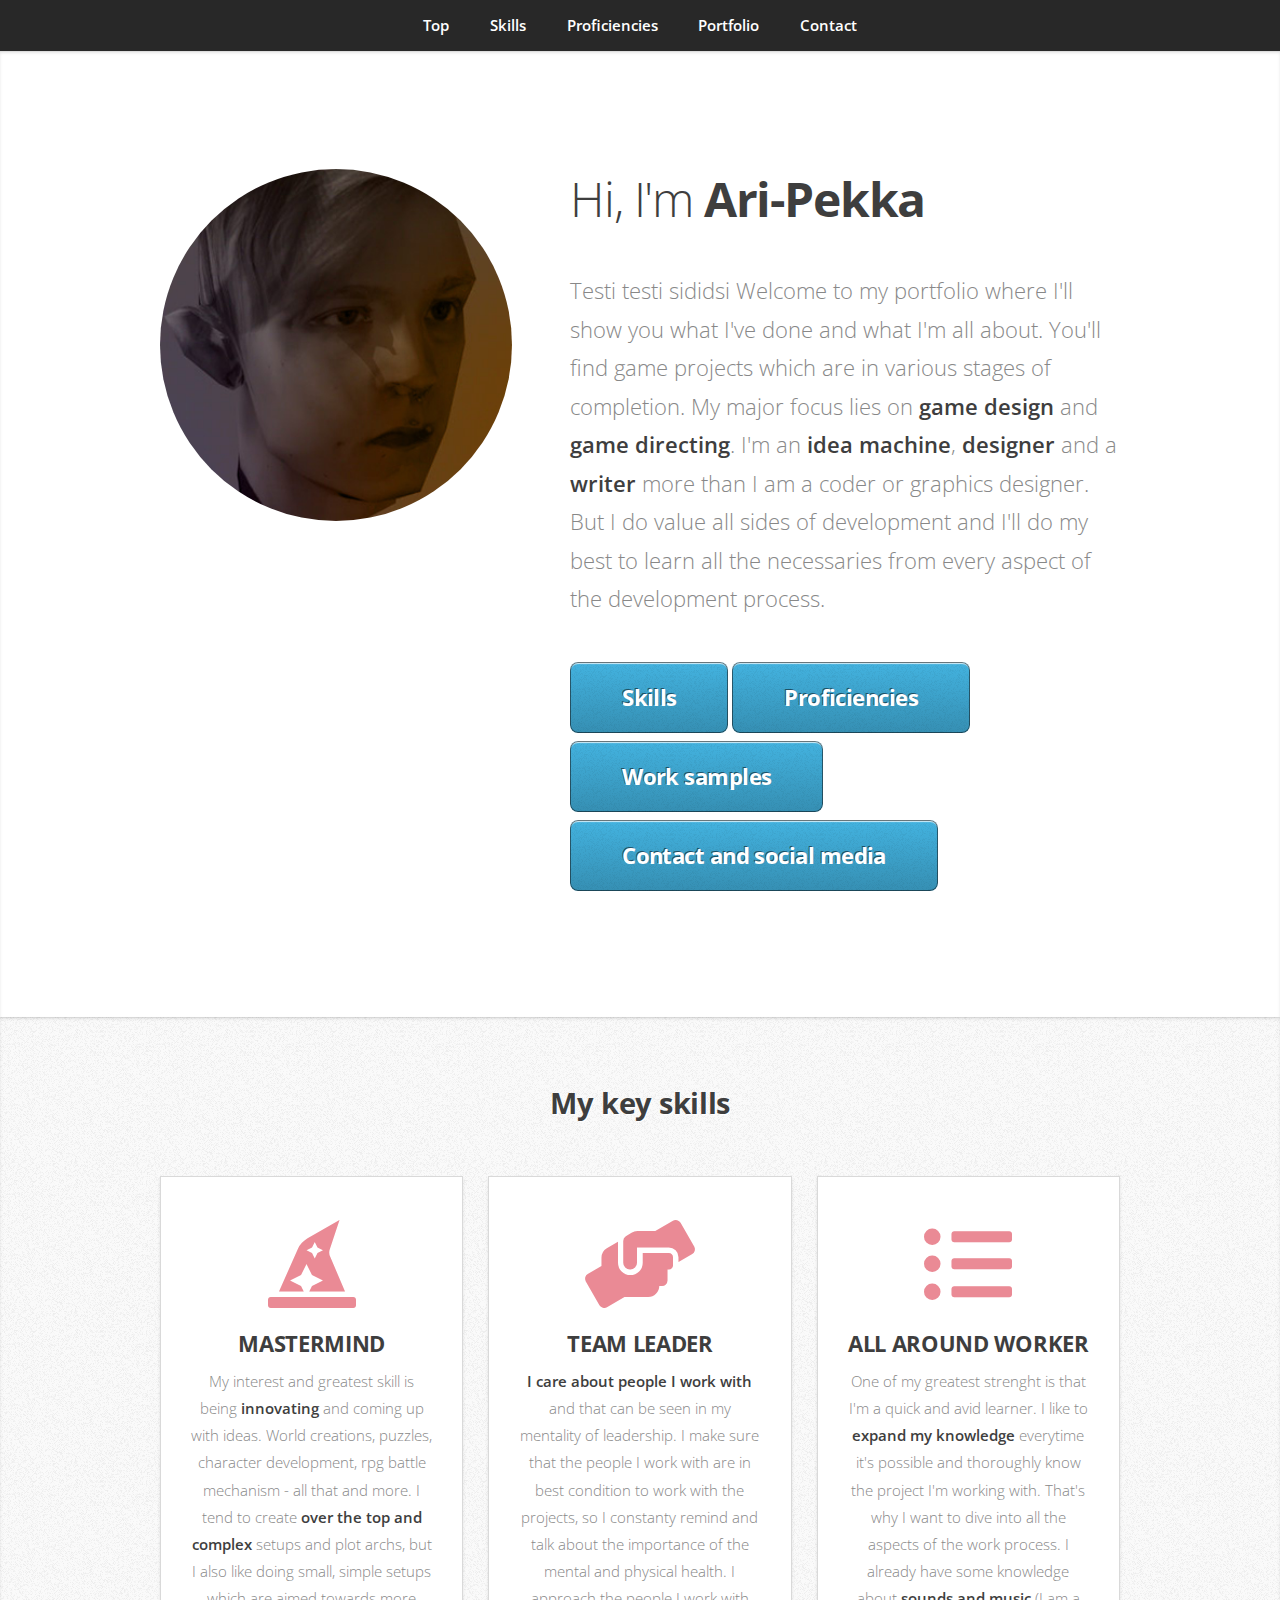
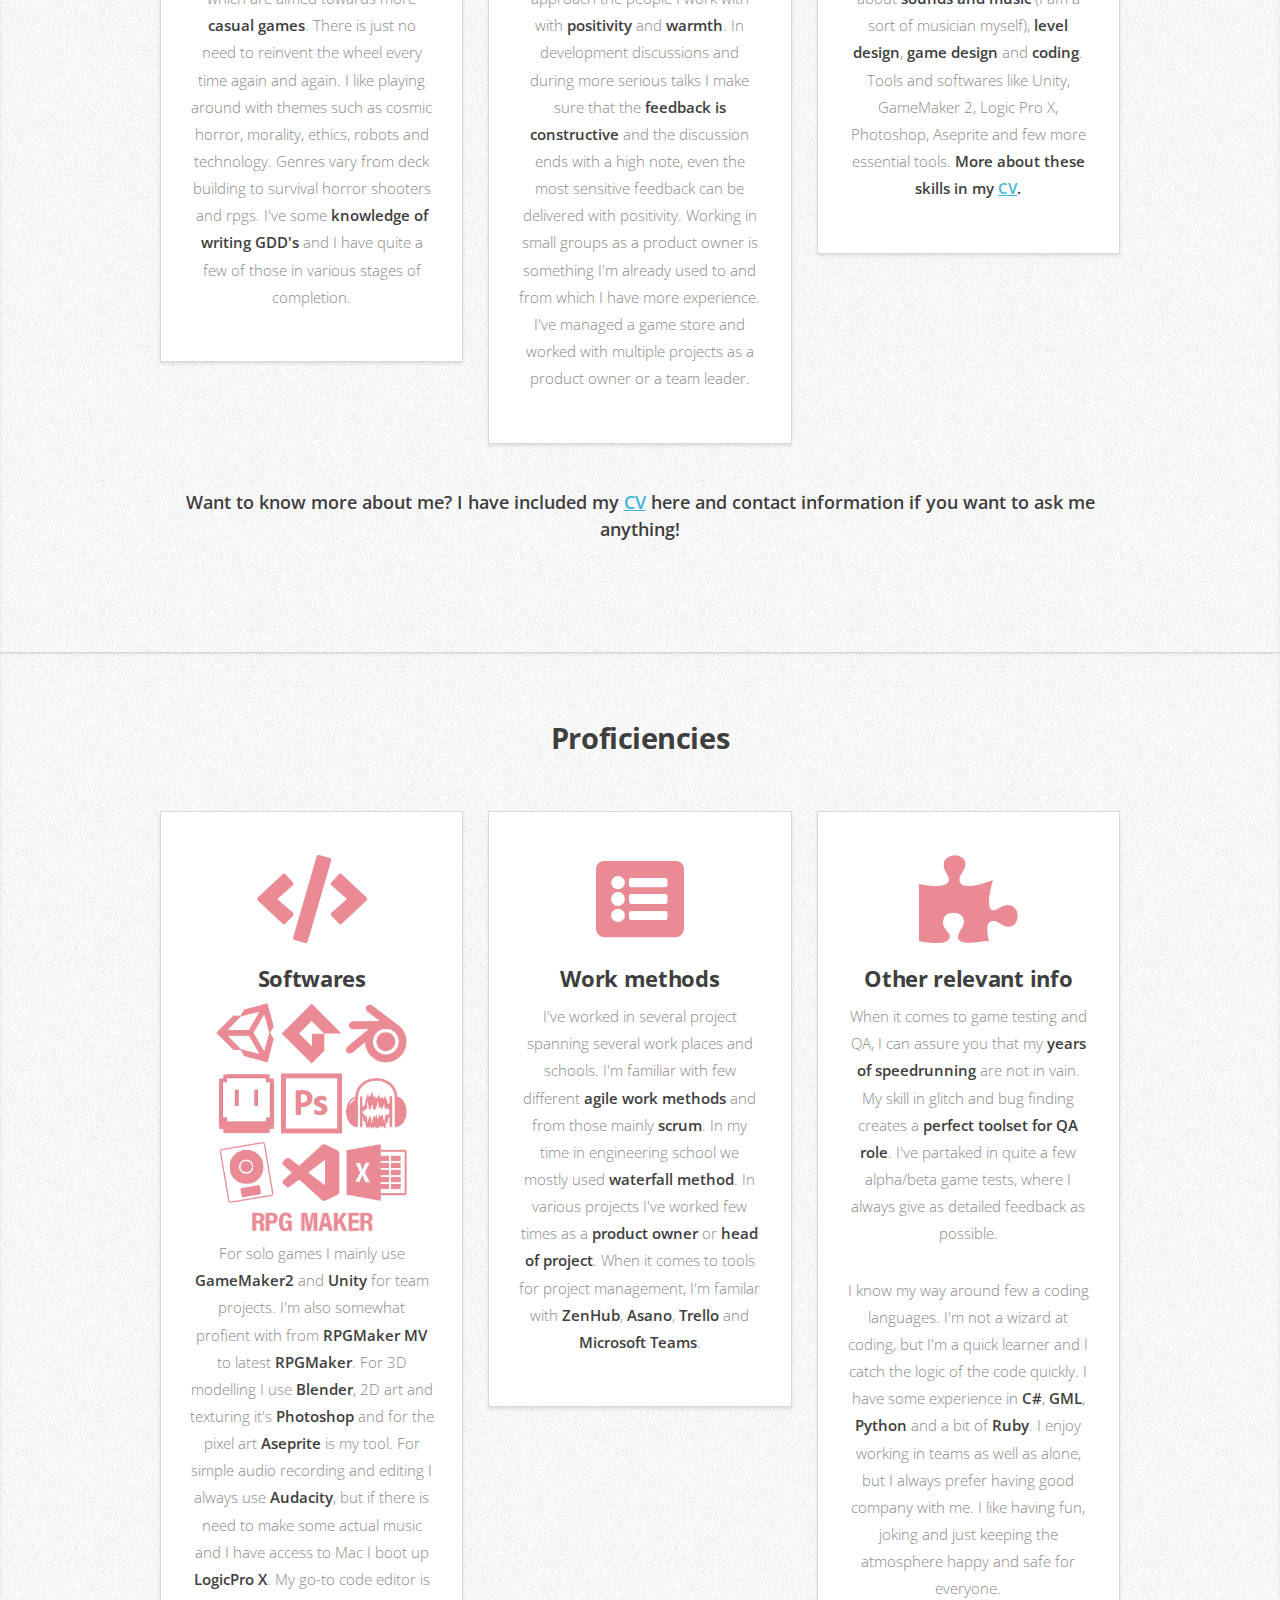
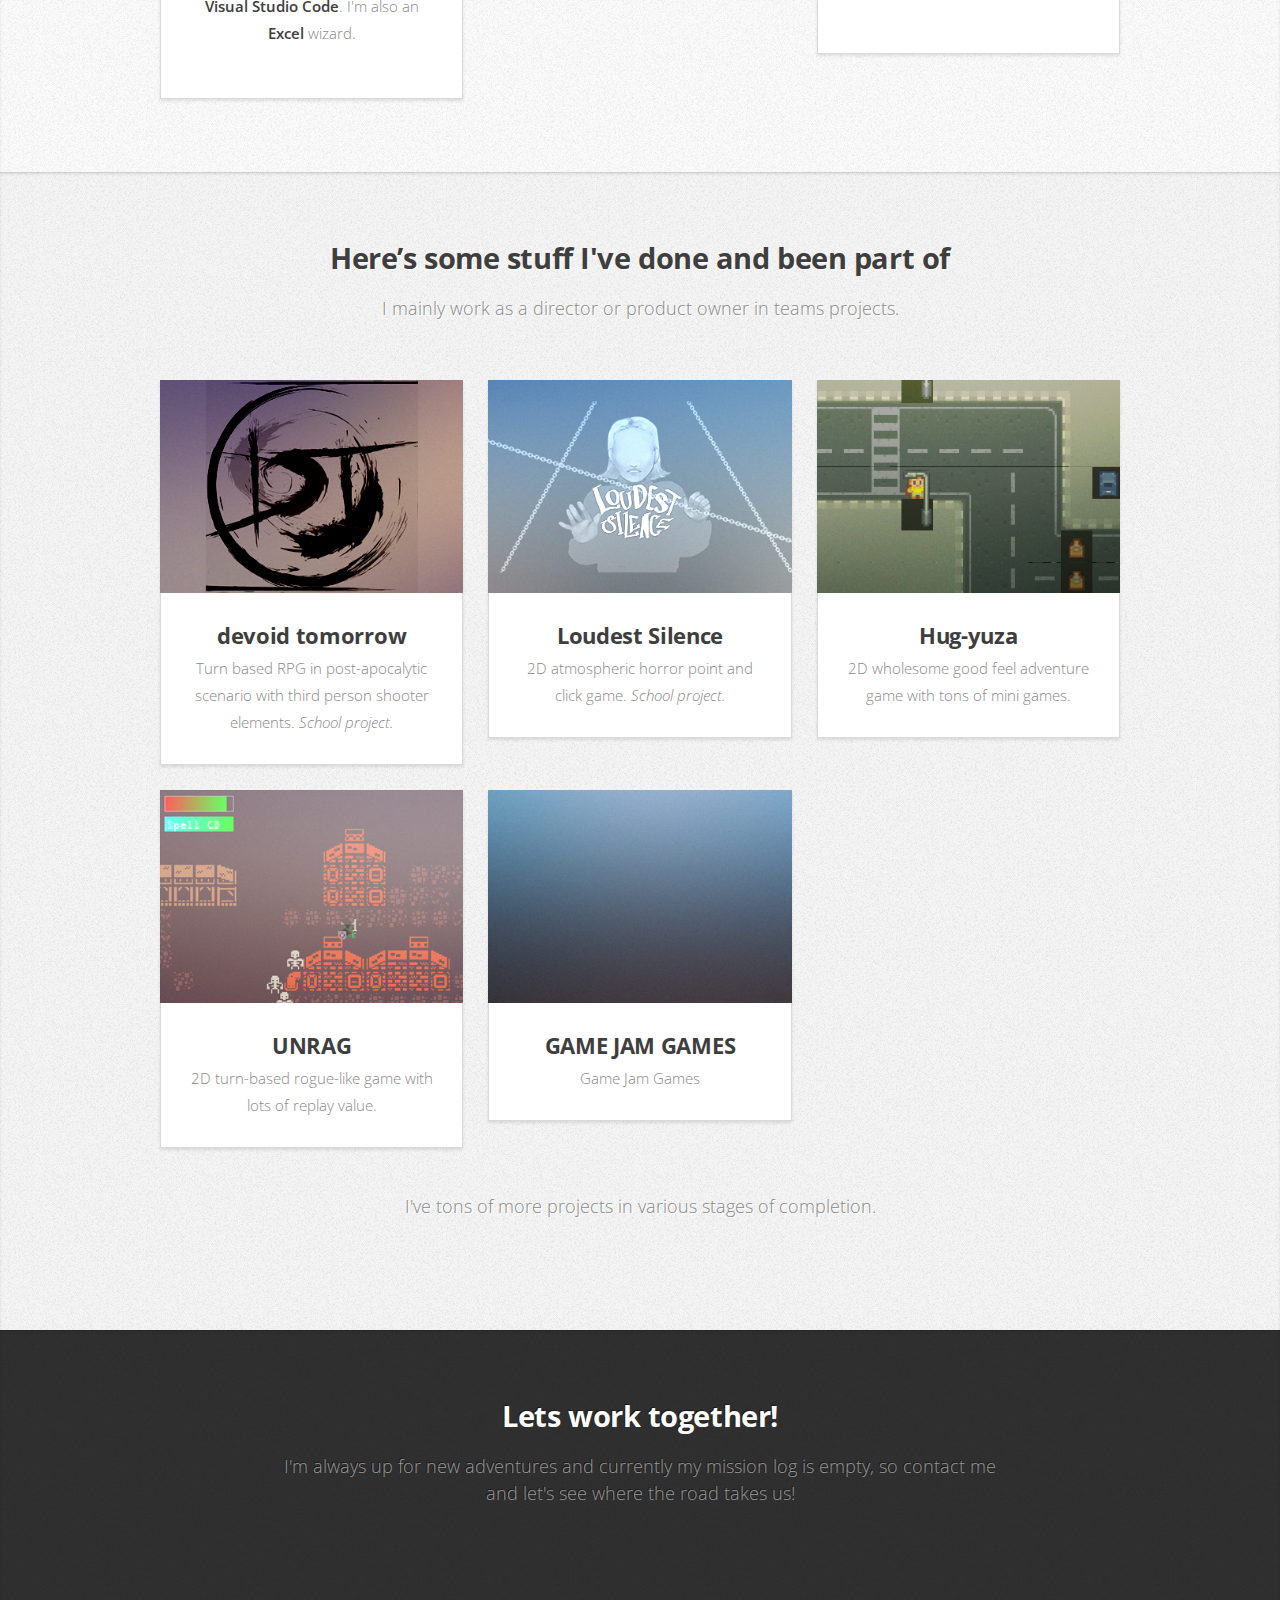
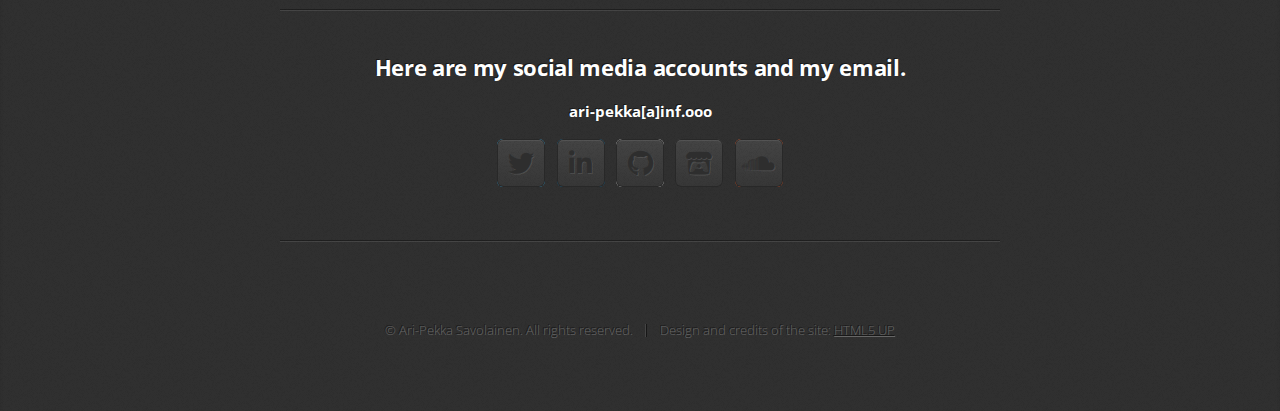
==== commit 2150f9fa: "Test" ====
--- a/index.html
+++ b/index.html
@@ -40,6 +40,7 @@
 								<h1>Hi, I'm <strong>Ari-Pekka</strong></h1>
 							</header>
 							<p>
+								Testi testi sididsi 
 							Welcome to my portfolio where I'll show you what I've done and what I'm all about.
 							You'll find game projects which are in various stages of completion. My major focus lies on
 							 <b>game design</b> and <b>game directing</b>. I'm an <b>idea machine</b>, <b>designer</b> and a <b>writer</b> more than I am a 
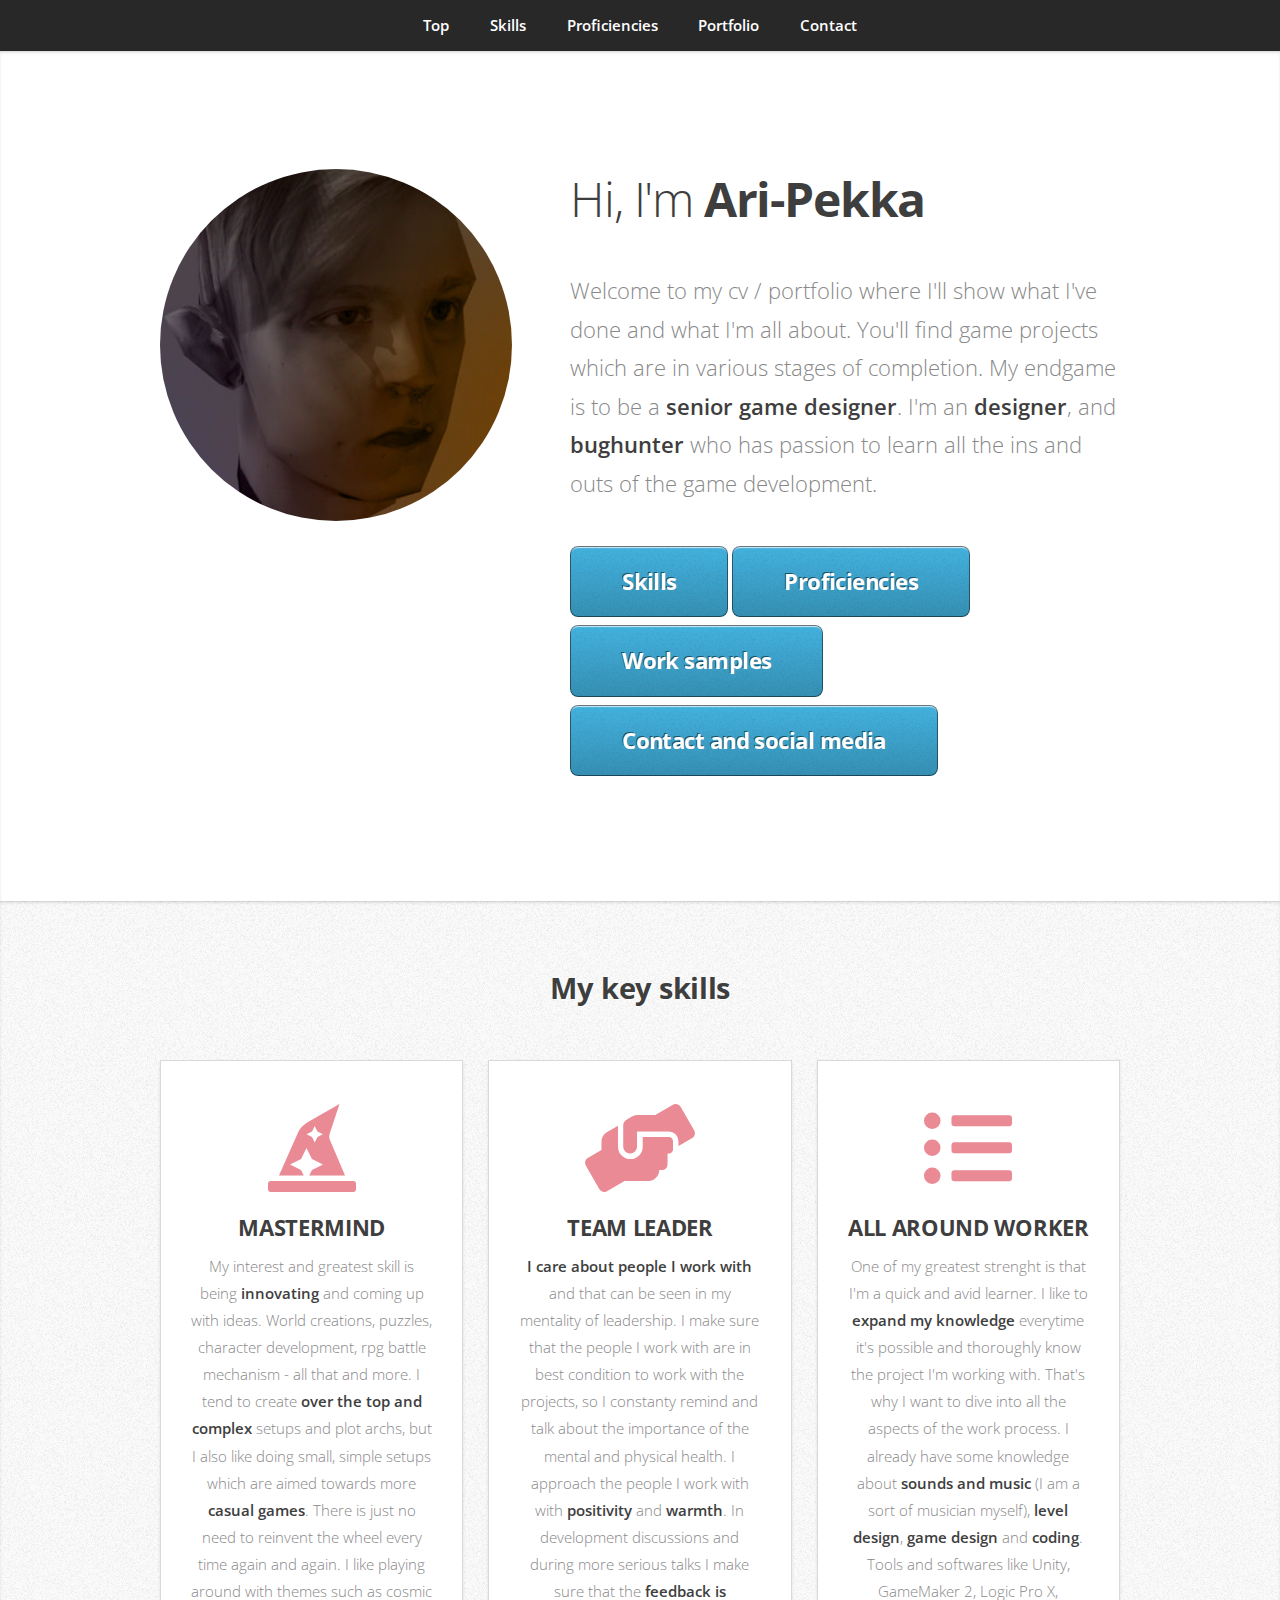
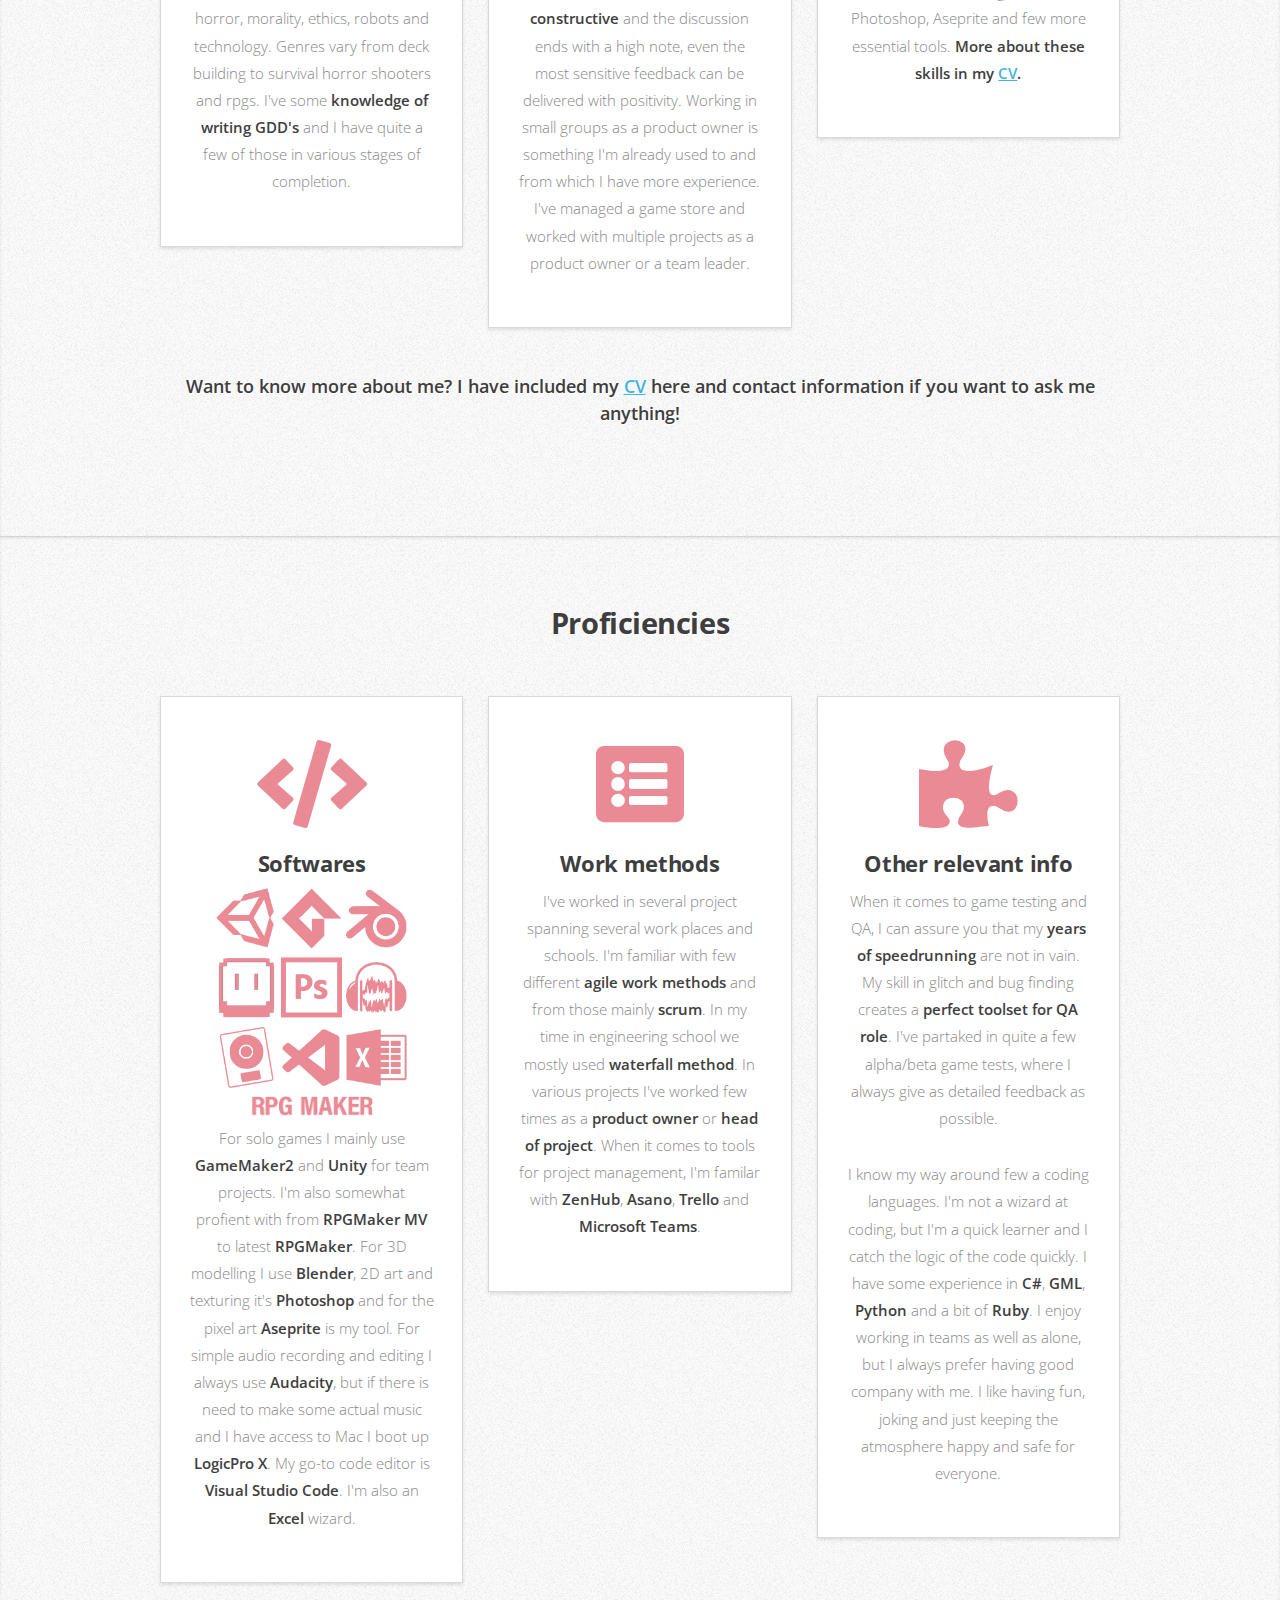
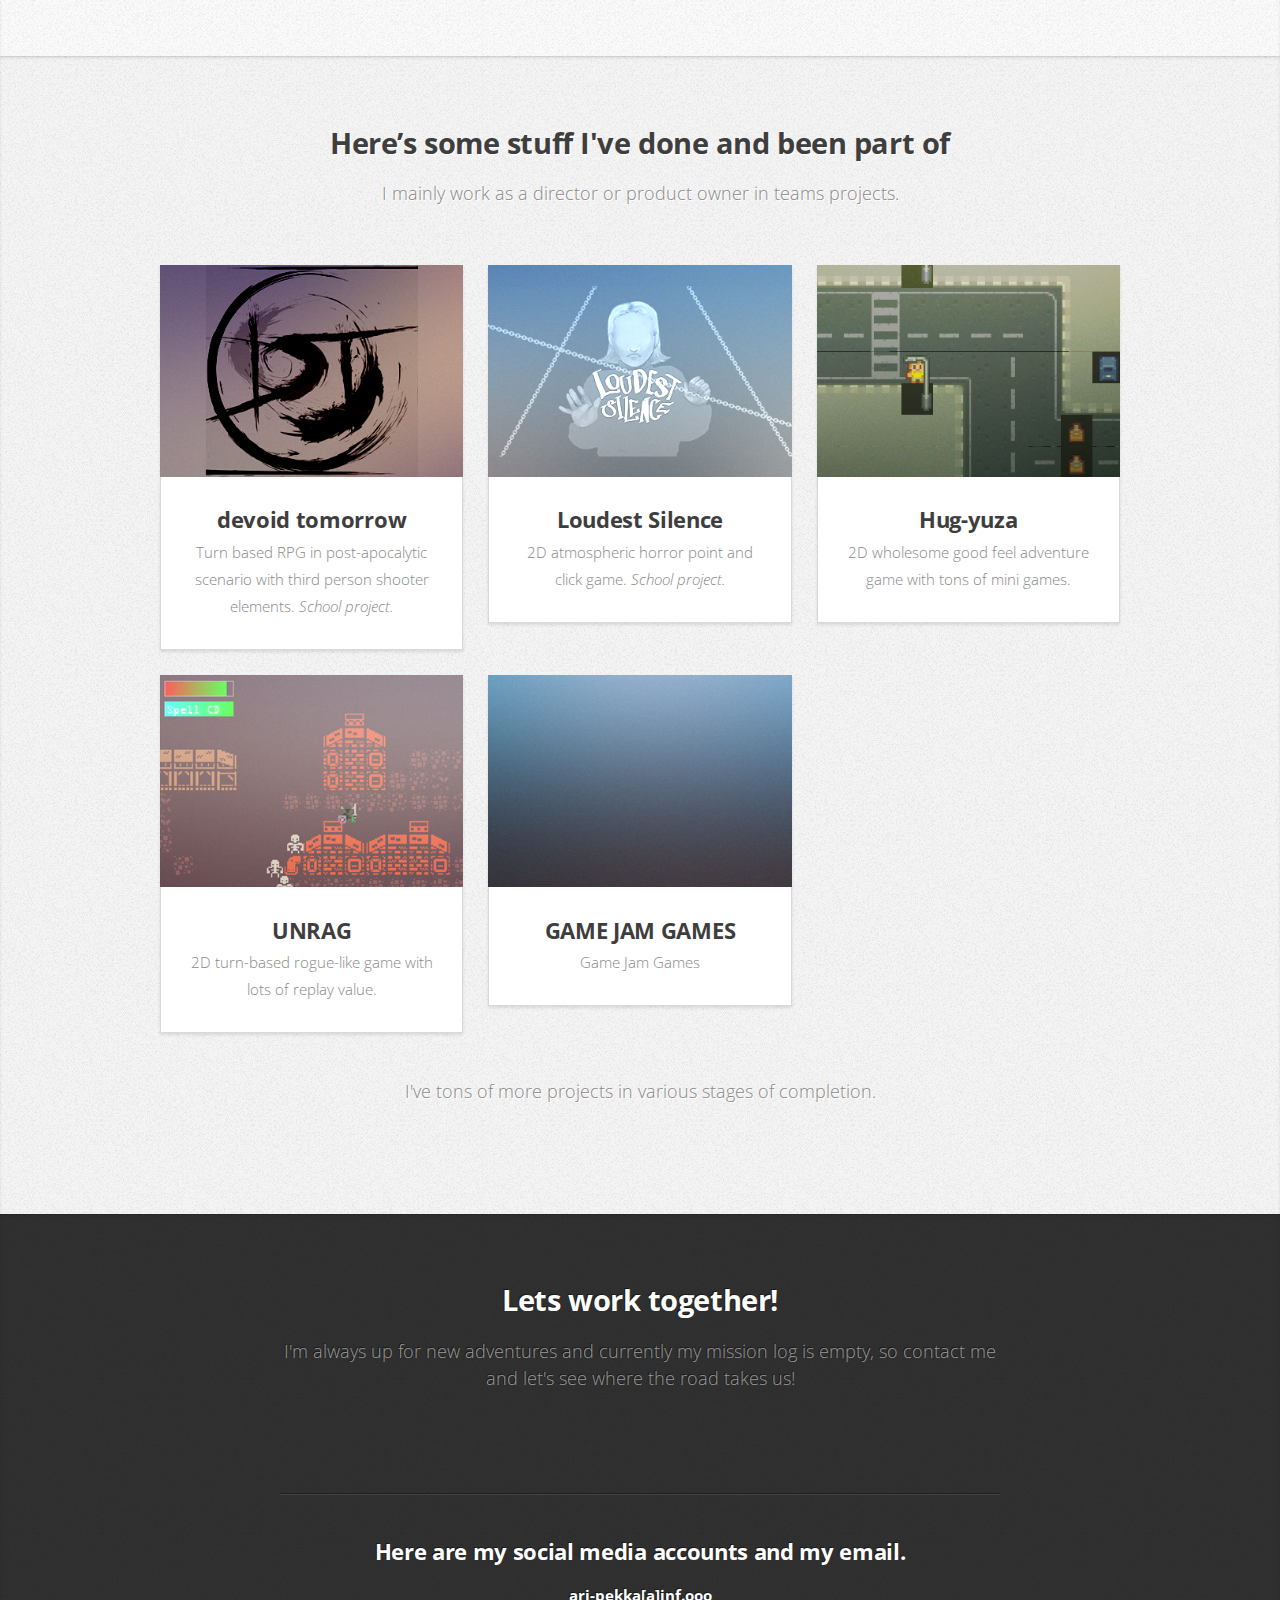
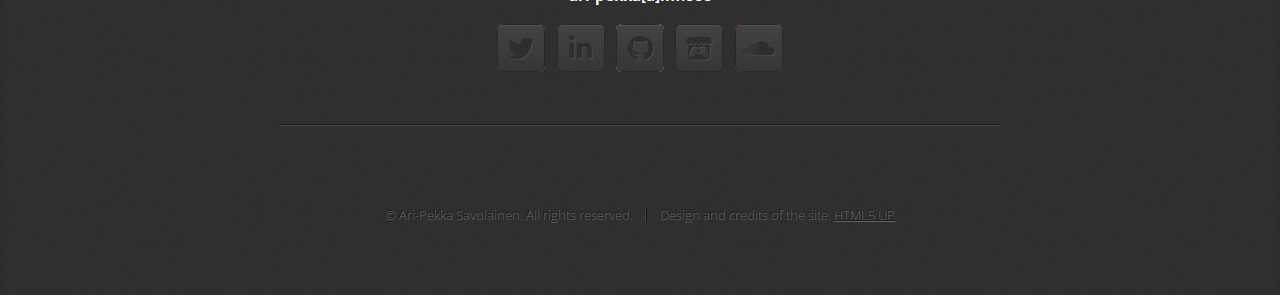
==== commit 5758e450: "Update" ====
--- a/index.html
+++ b/index.html
@@ -40,12 +40,12 @@
 								<h1>Hi, I'm <strong>Ari-Pekka</strong></h1>
 							</header>
 							<p>
-								Testi testi sididsi 
-							Welcome to my portfolio where I'll show you what I've done and what I'm all about.
-							You'll find game projects which are in various stages of completion. My major focus lies on
-							 <b>game design</b> and <b>game directing</b>. I'm an <b>idea machine</b>, <b>designer</b> and a <b>writer</b> more than I am a 
-							 coder or graphics designer. But I do value all sides of development and I'll do my best
-							  to learn all the necessaries from every aspect of the development process.
+							Welcome to my cv / portfolio where I'll show what I've done and what I'm all about.
+							You'll find game projects which are in various stages of completion. My endgame is to be a
+							<b>senior game designer</b>. I'm an <b>designer</b>, and <b>bughunter</b> who has passion to learn
+							all the ins and outs of the game development.
+
+							
 							</p>
 							<a href="#Skills" class="button large scrolly">Skills</a>
 							<a href="#Proficiencies" class="button large scrolly">Proficiencies</a>
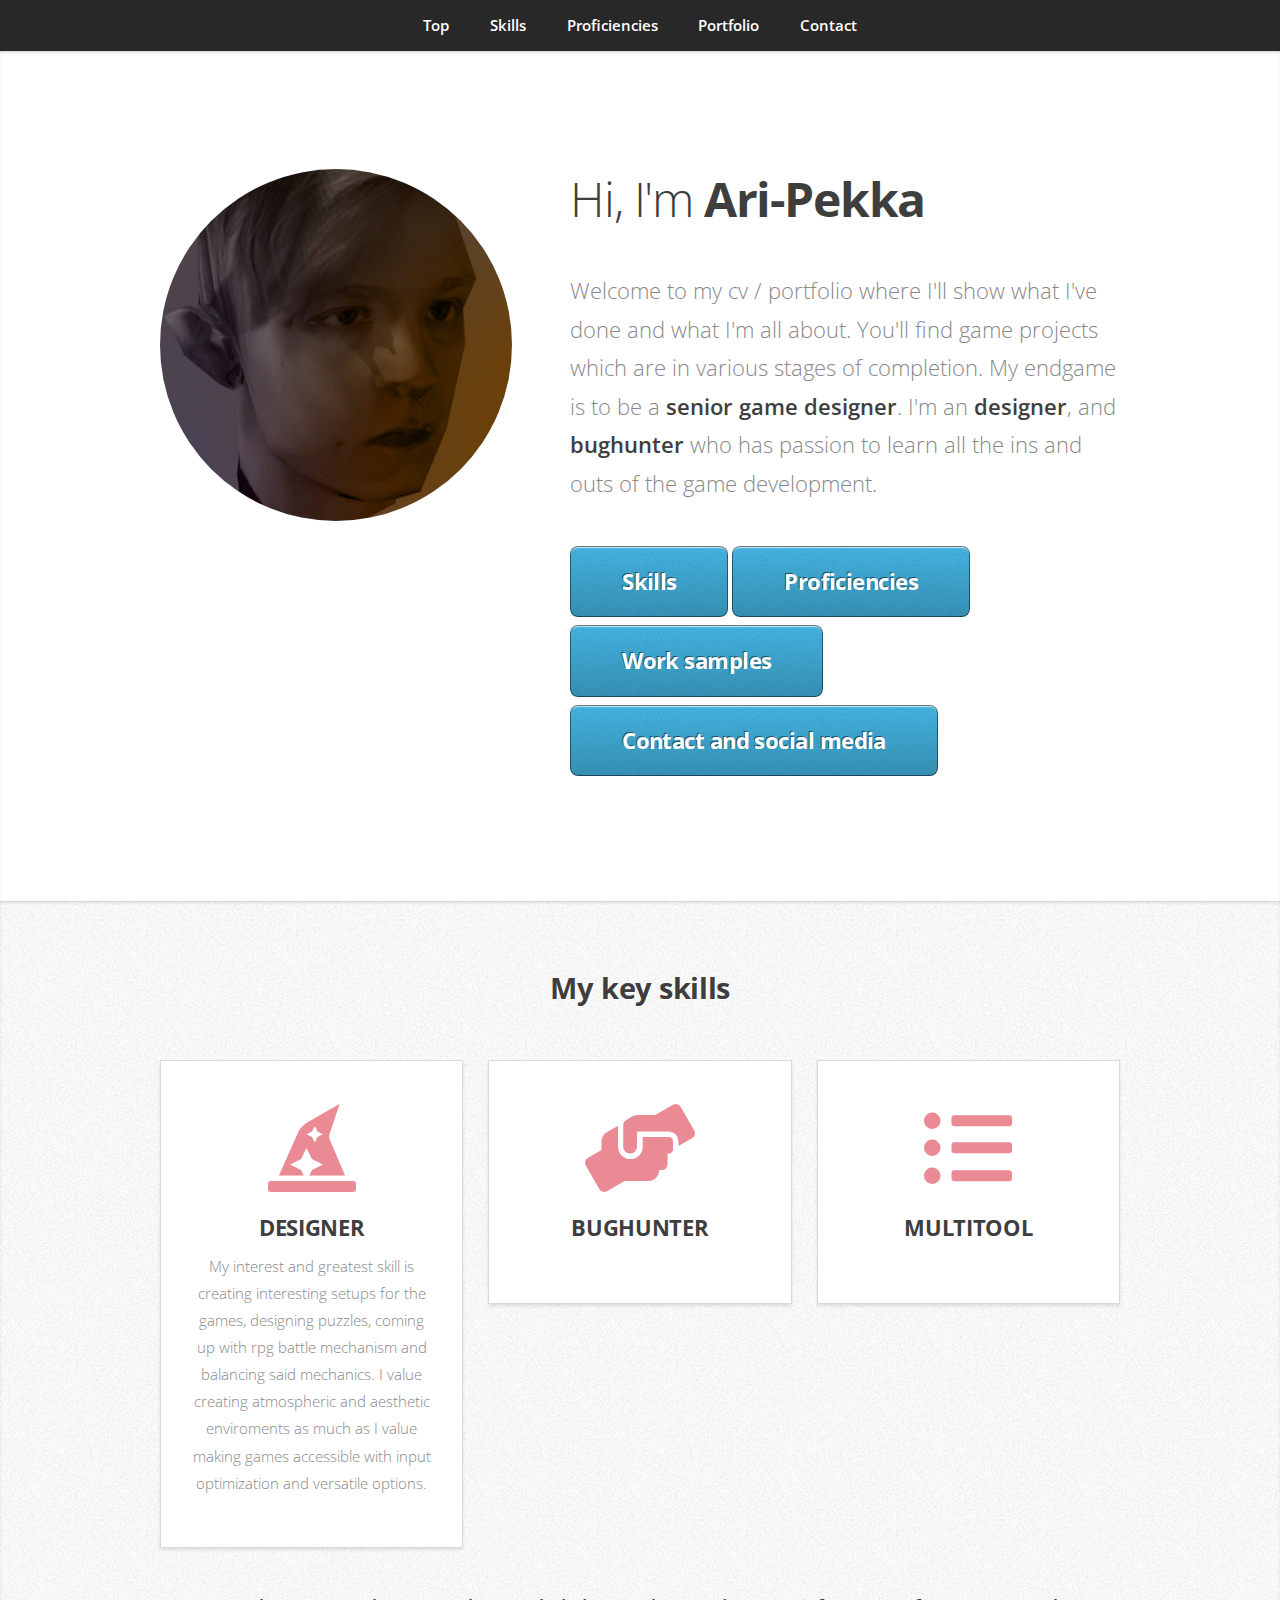
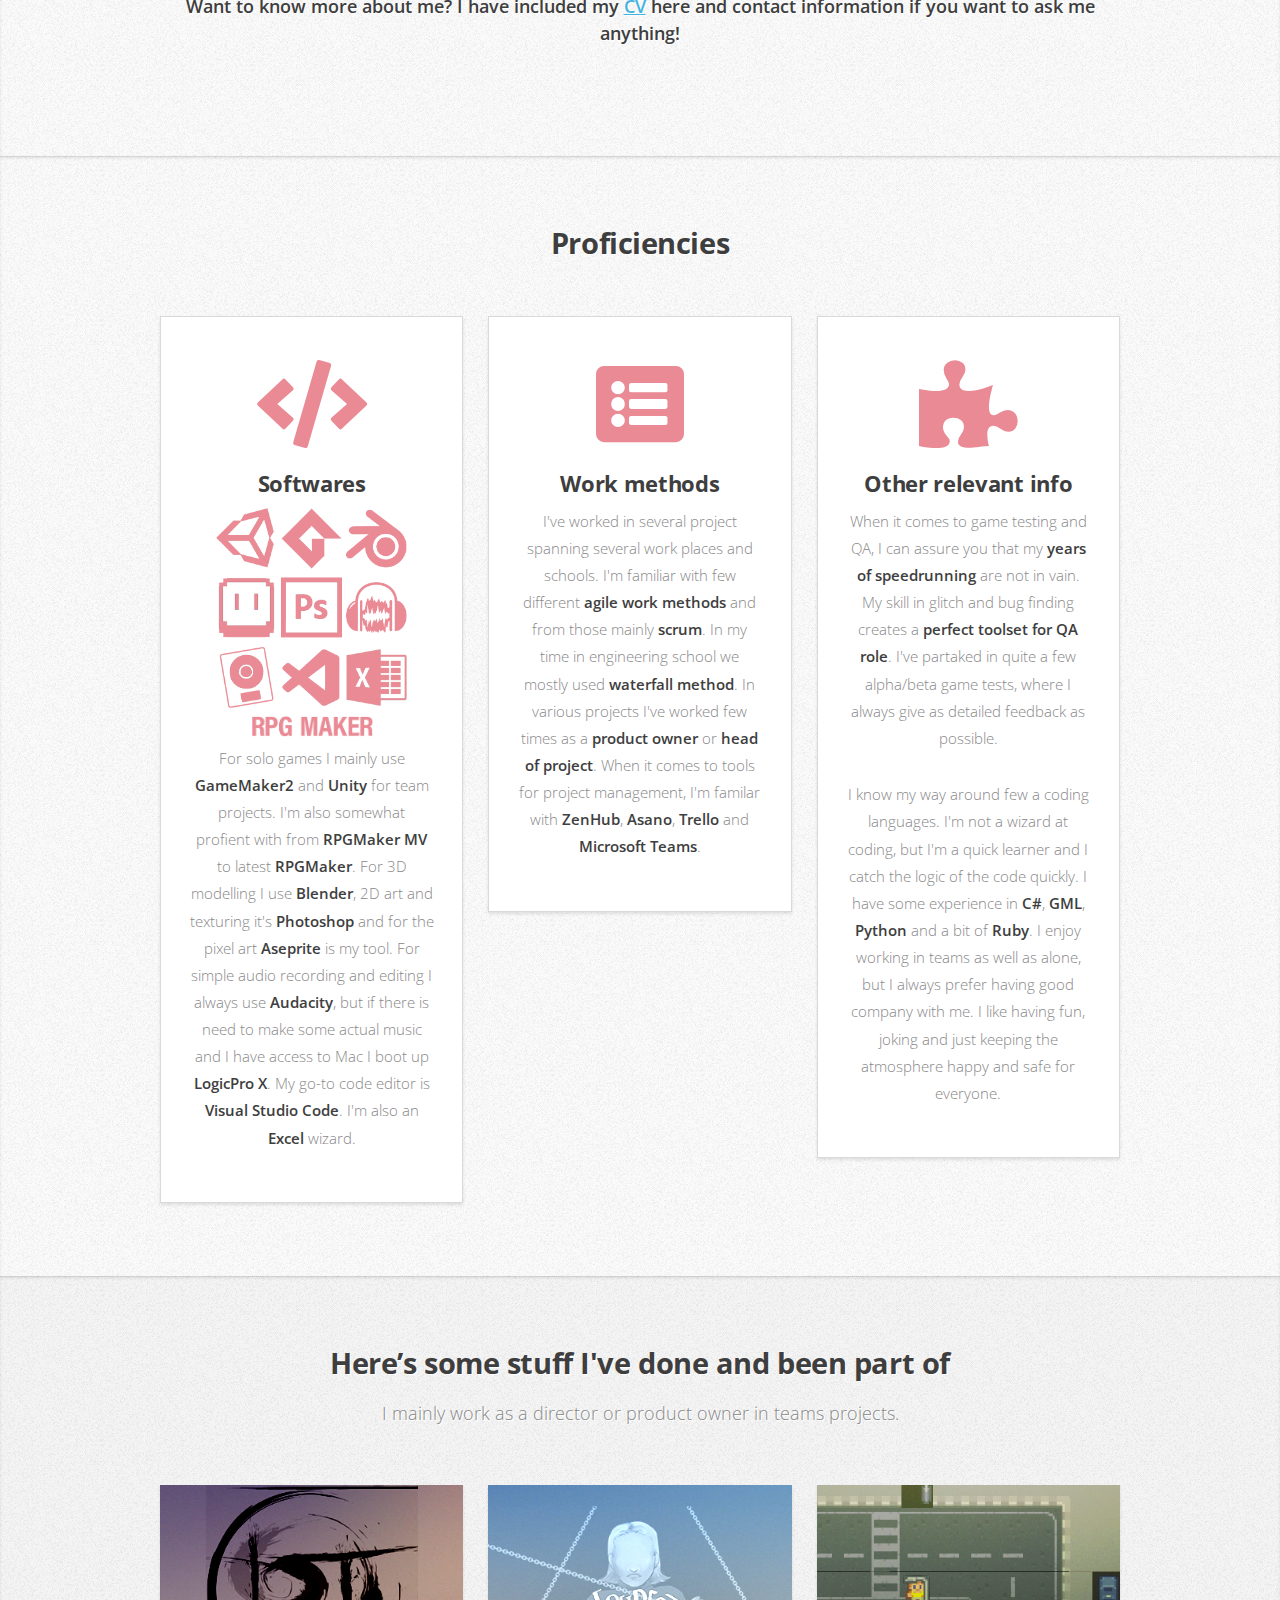
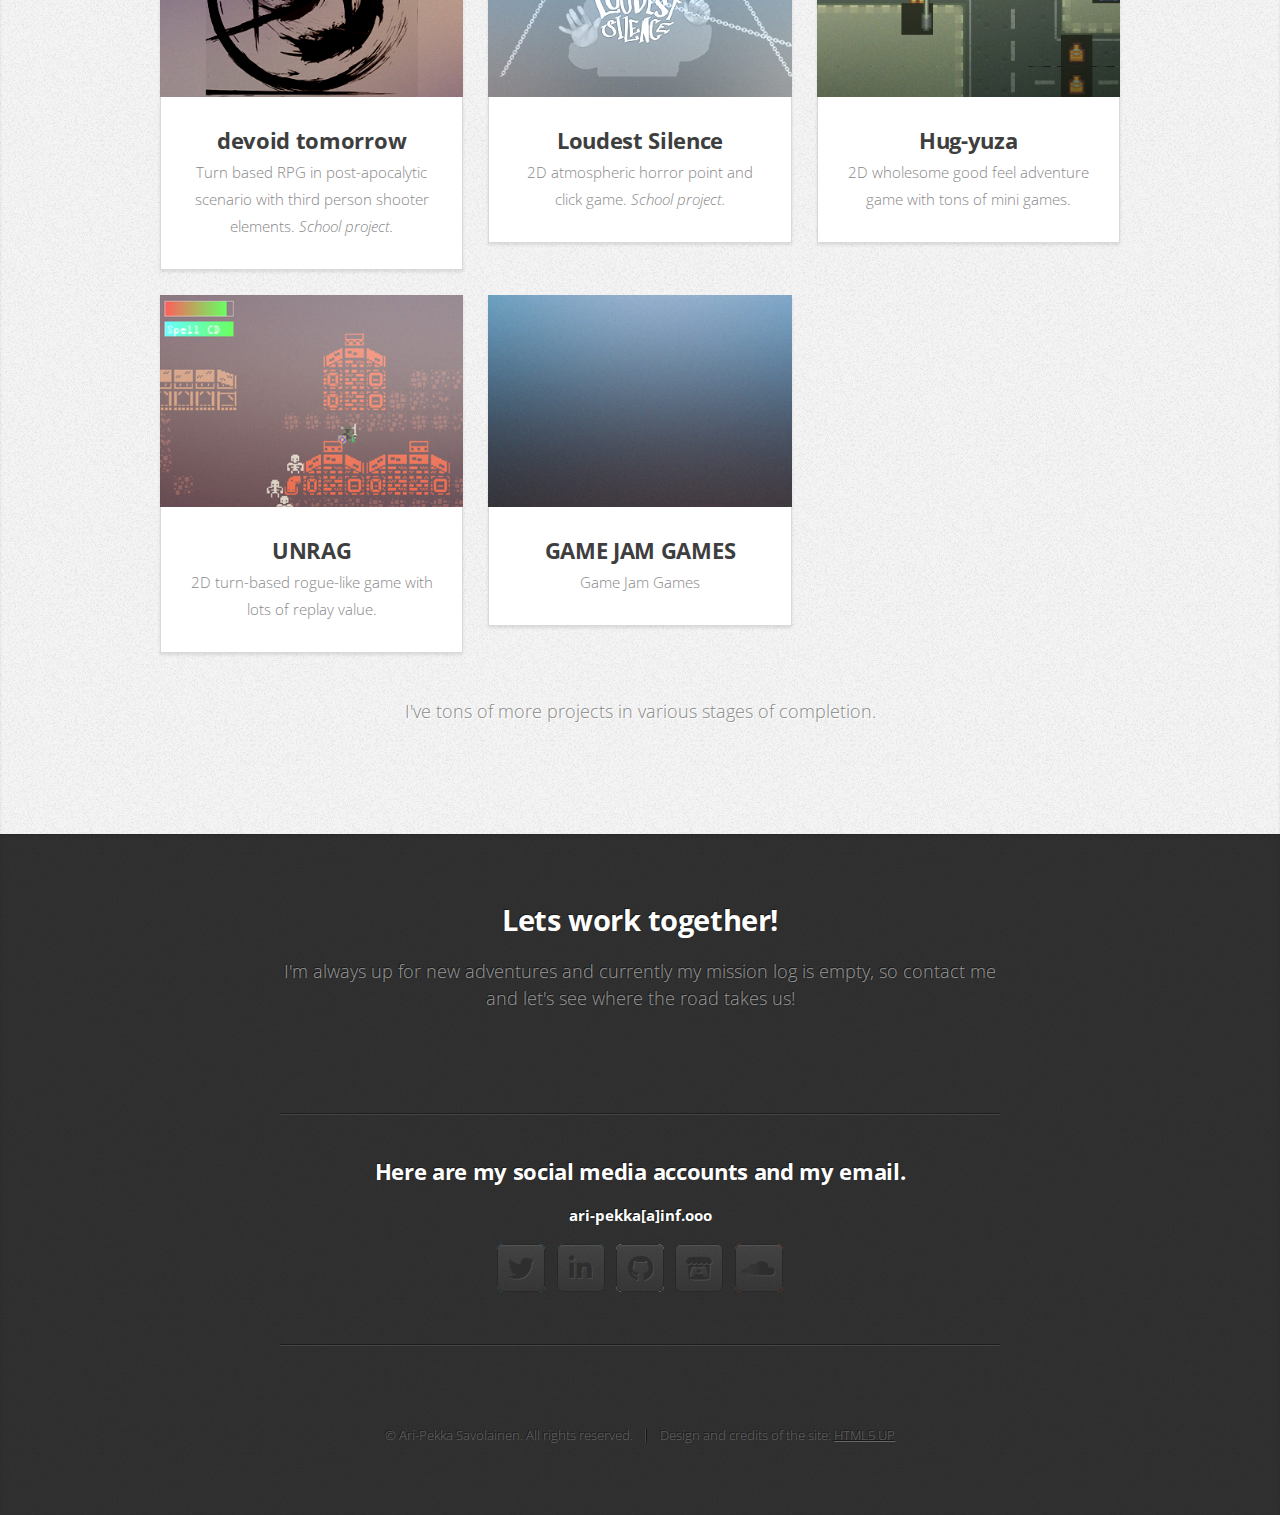
==== commit b2bf243c: "Update" ====
--- a/index.html
+++ b/index.html
@@ -66,15 +66,11 @@
 						<div class="col-4 col-6-medium col-12-small">
 							<section class="box style1">
 								<span class="icon solid featured fa-hat-wizard"></span>
-								<h3>MASTERMIND</h3>
-								<p>
-								My interest and greatest skill is being <b>innovating</b> and coming up with ideas. World creations, puzzles, 
-								character development, rpg battle mechanism - all that and more. I tend to create <b>over the top and complex</b>
-								setups and plot archs, but I also like doing small, simple setups which are aimed towards more <b>casual games</b>.
-								There is just no need to reinvent the wheel every time again and again.
-								I like playing around with themes such as cosmic horror, morality, ethics, robots and technology.
-								Genres vary from deck building to survival horror shooters and rpgs. I've some <b>knowledge of writing GDD's</b>
-								and I have quite a few of those in various stages of completion.
+								<h3>DESIGNER</h3>
+								<p>
+								My interest and greatest skill is creating interesting setups for the games, designing puzzles, 
+								coming up with rpg battle mechanism and balancing said mechanics. I value creating atmospheric and aesthetic enviroments
+								as much as I value making games accessible with input optimization and versatile options.
 								</p>
 							</section>
 						</div>
@@ -82,14 +78,9 @@
 						<div class="col-4 col-6-medium col-12-small">
 							<section class="box style1">
 								<span class="icon solid featured fa-hands-helping"></span>
-								<h3>TEAM LEADER</h3>
-								<p>
-								<b>I care about people I work with</b> and that can be seen in my mentality of leadership. I make sure that the people I
-								work with are in best condition to work with the projects, so I constanty remind and talk about the importance of the mental
-								and physical health. I approach the people I work with with <b>positivity</b> and <b>warmth</b>. In development discussions and during more serious talks
-								I make sure that the <b>feedback is constructive</b> and the discussion ends with a high note, even the most sensitive feedback can be
-								delivered with positivity. Working in small groups as a product owner is something I'm already used to and from which I have more experience.
-								I've managed a game store and worked with multiple projects as a product owner or a team leader.
+								<h3>BUGHUNTER</h3>
+								<p>
+								
 								</p>
 							</section>
 						</div>
@@ -97,13 +88,10 @@
 						<div class="col-4 col-6-medium col-12-small">
 							<section class="box style1">
 								<span class="icon solid featured fa-list-ul"></span>
-								<h3>ALL AROUND WORKER</h3>
-								<p>One of my greatest strenght is that I'm a quick and avid learner. I like to <b>expand my
-								knowledge</b> everytime it's possible and thoroughly know the project I'm working with.
-								That's why I want to dive into all the aspects of the work process. I already have some knowledge about
-								<b>sounds and music</b> (I am a sort of musician myself), <b>level design</b>, <b>game design</b> and <b>coding</b>.
-								Tools and softwares like Unity, GameMaker 2, Logic Pro X, Photoshop, Aseprite and few more essential tools.
-								<b>More about these skills in my <a href="cv_online.pdf" target="_blank">CV</a>.</b></p>
+								<h3>MULTITOOL</h3>
+								<p>
+									
+								</p>
 							</section>
 						</div>
 					</div>
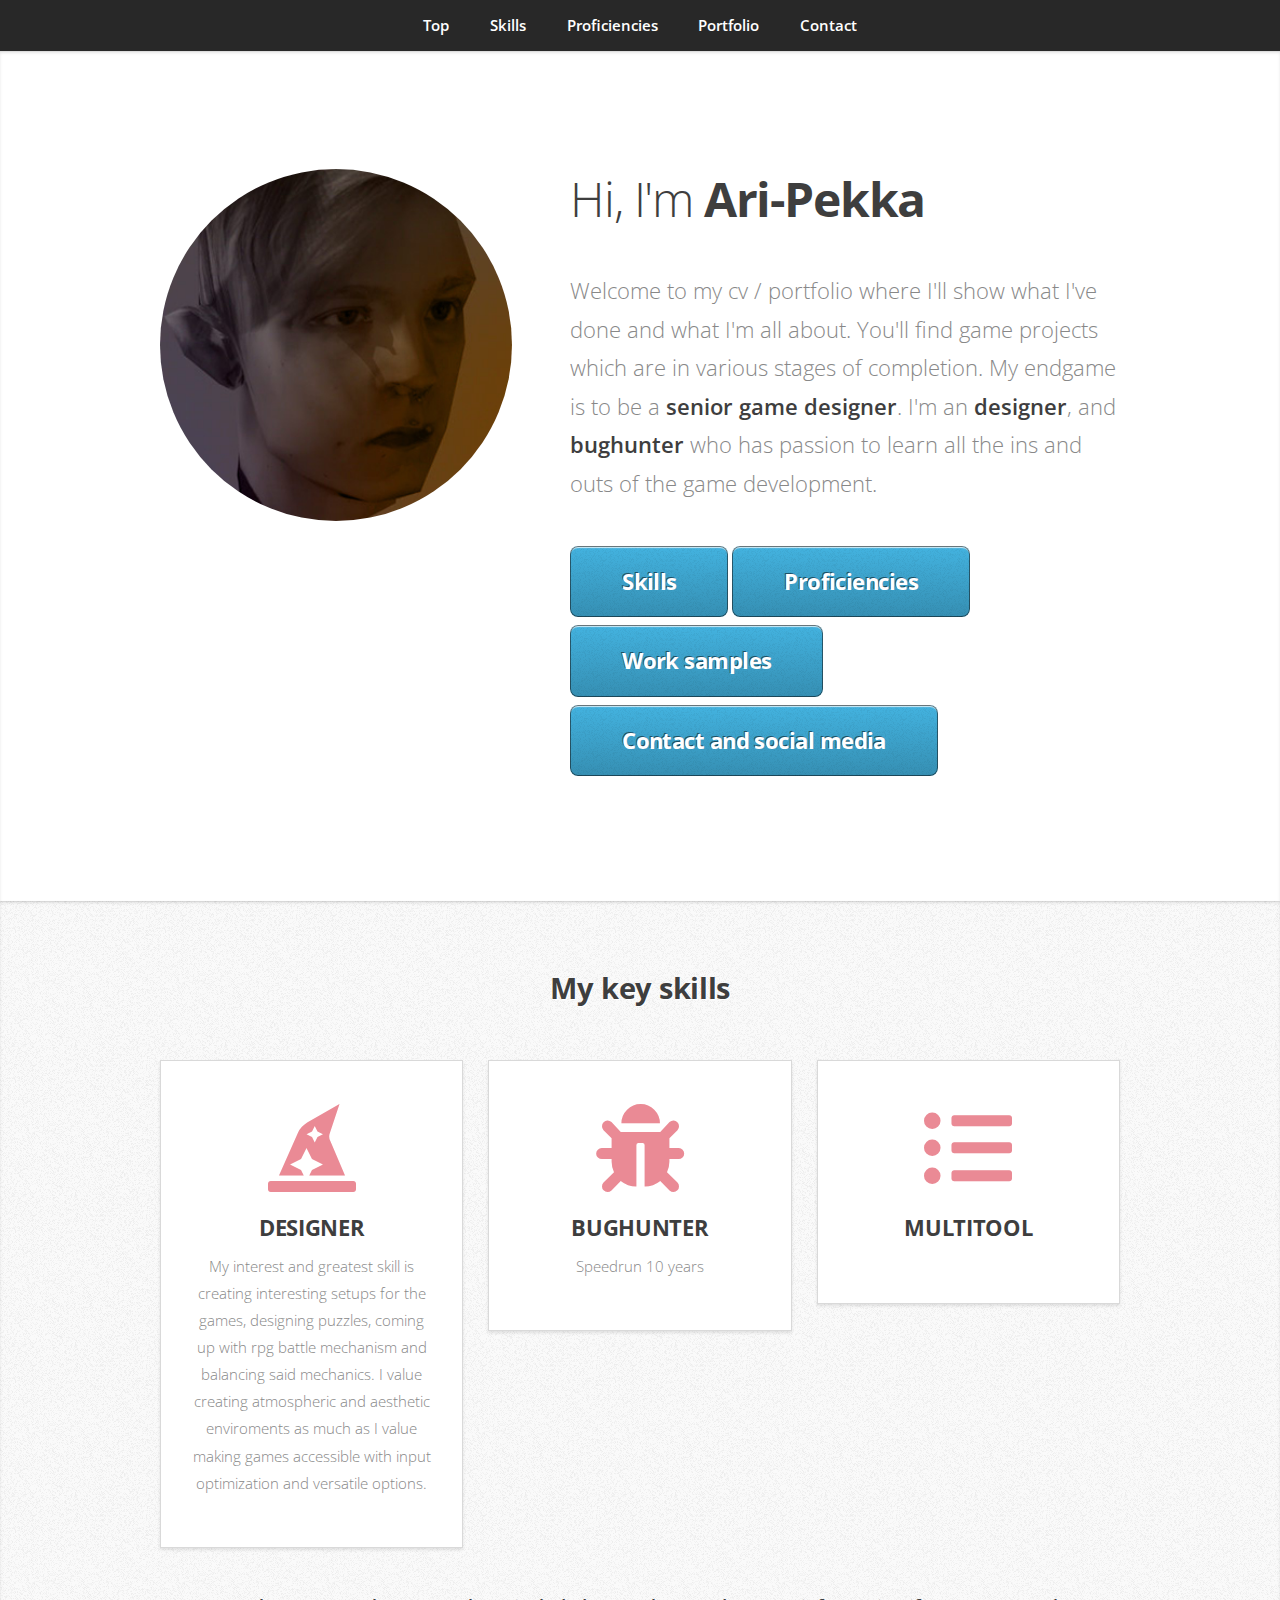
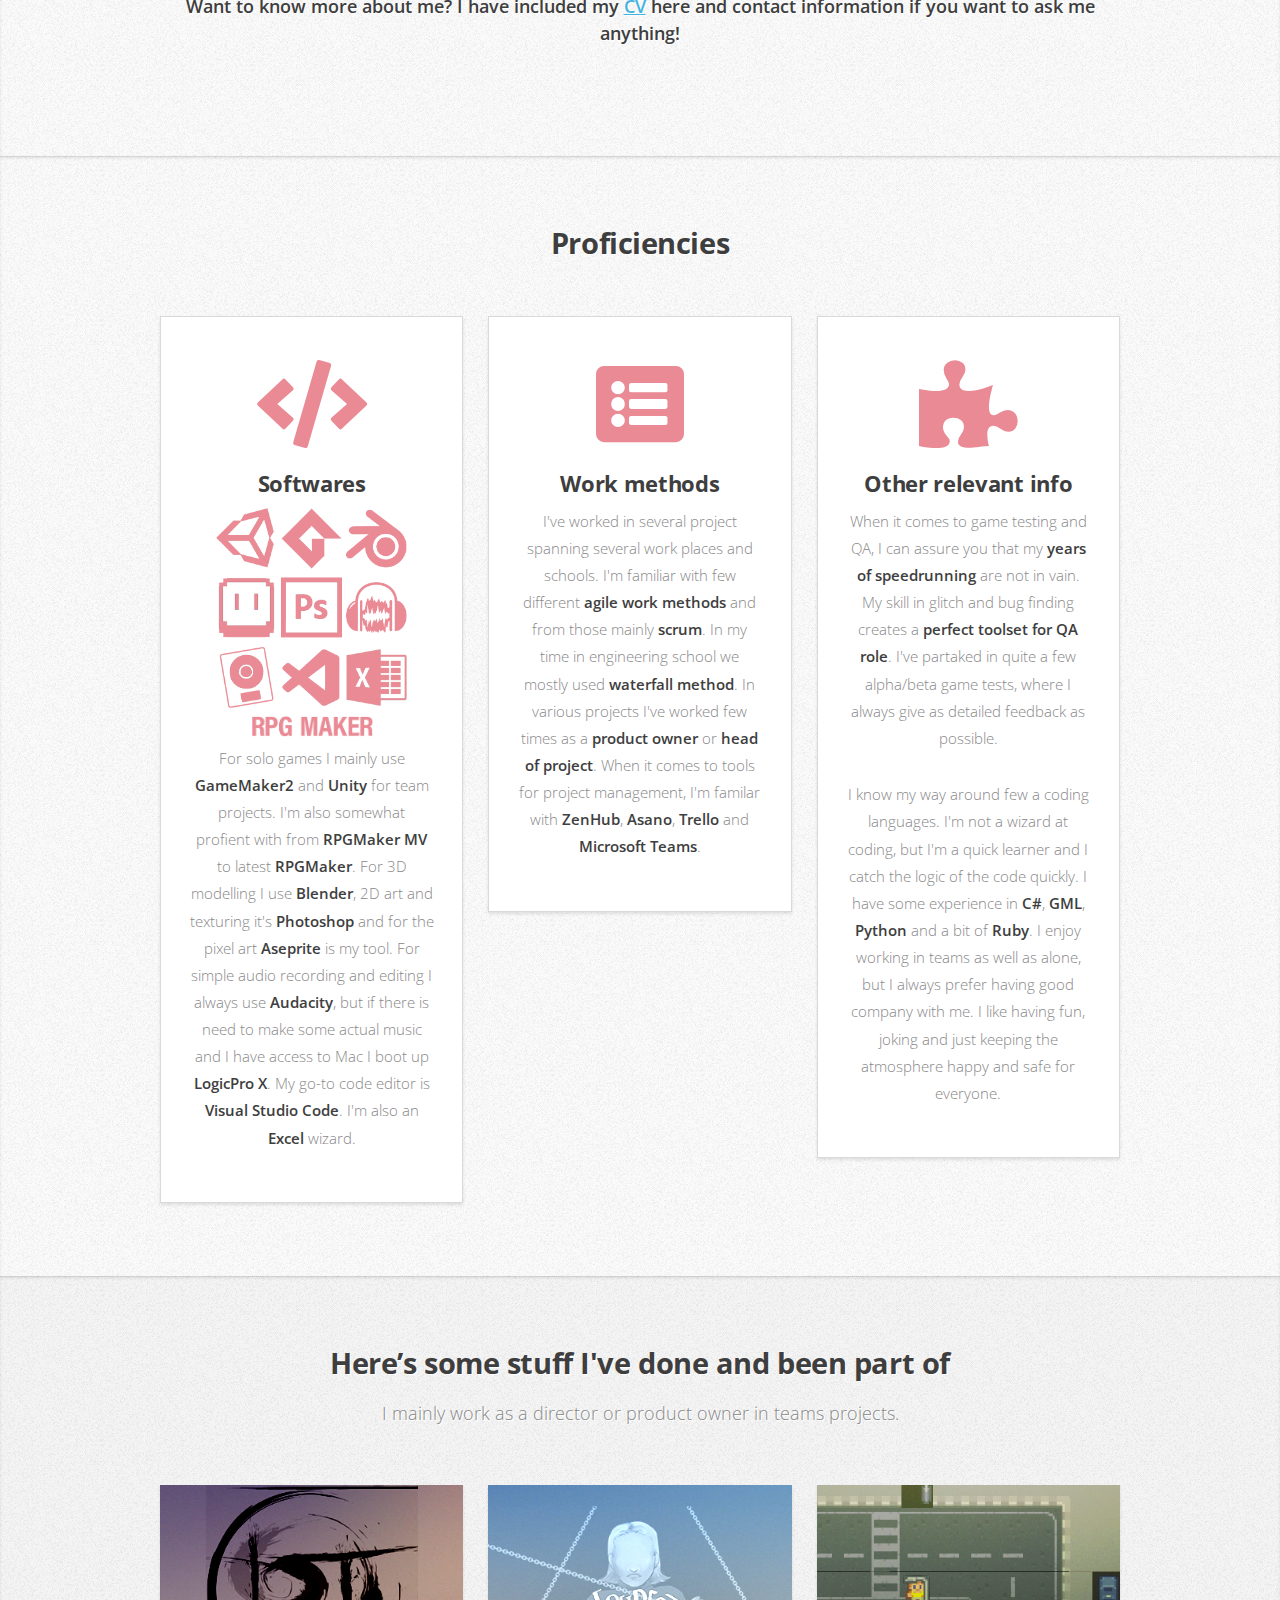
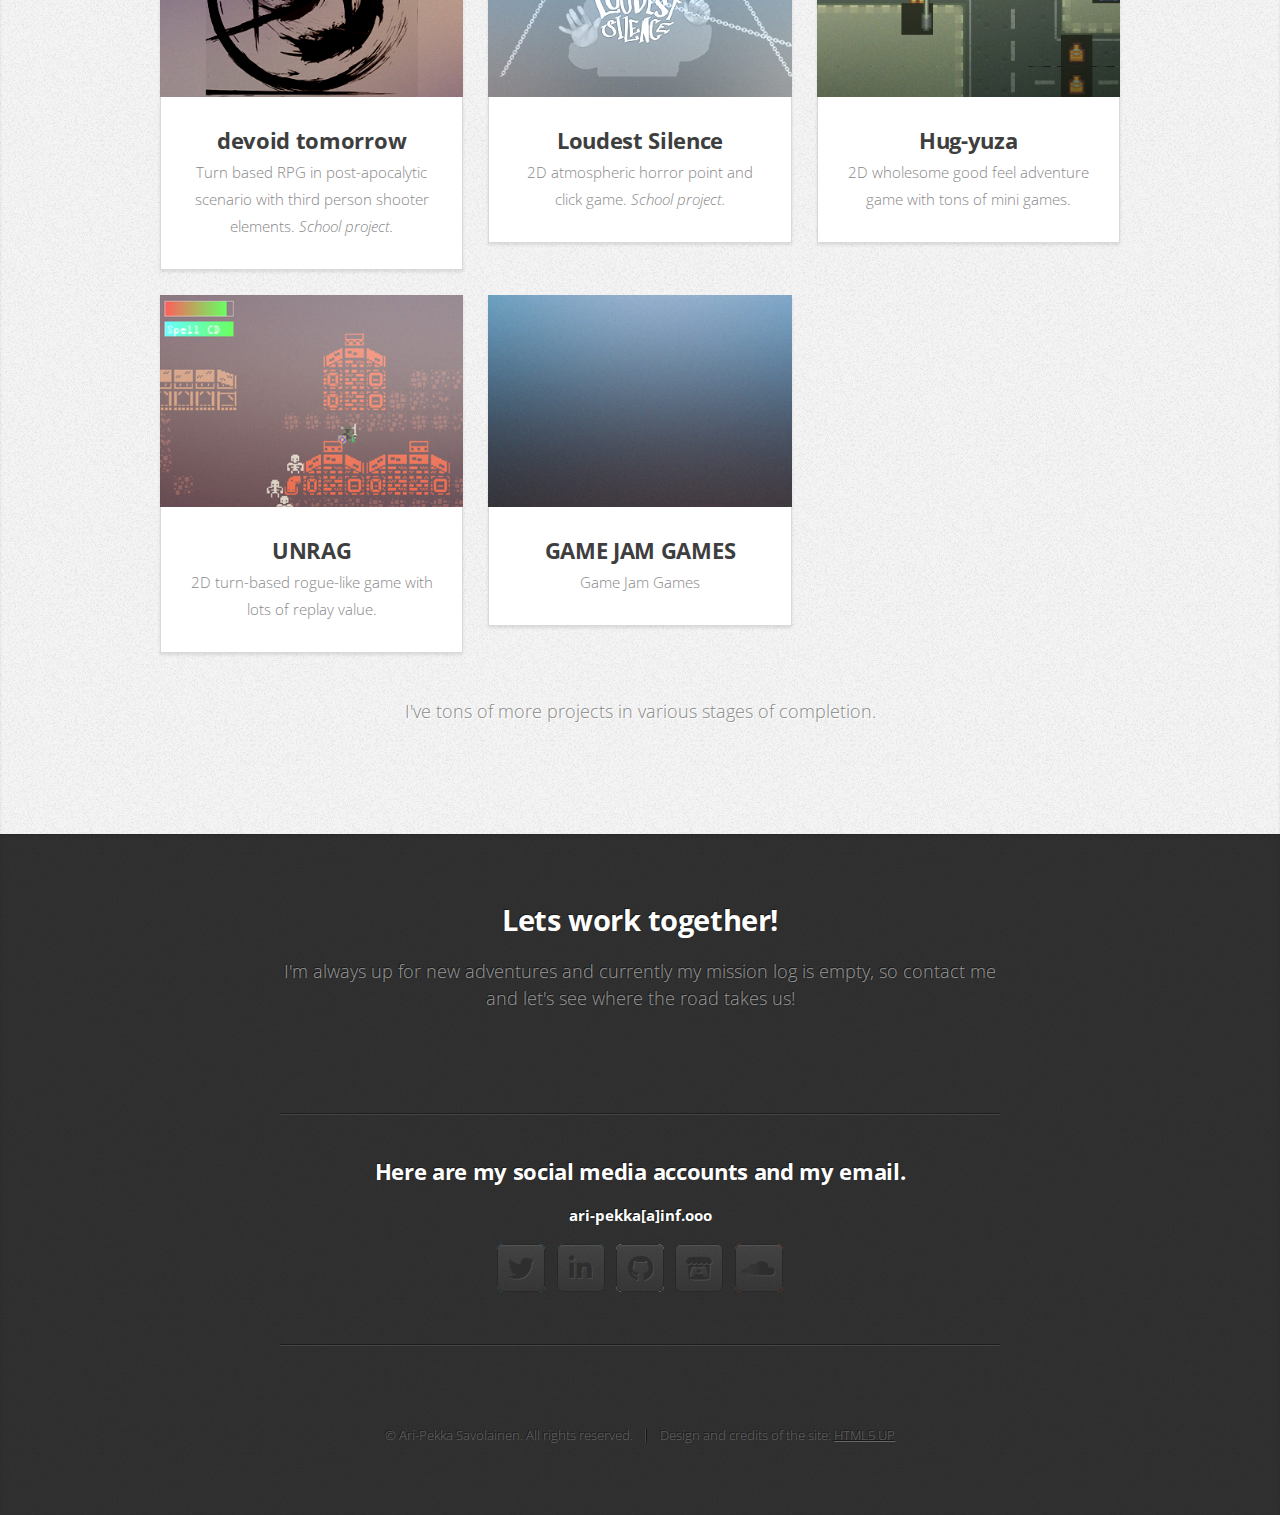
==== commit 83fad26c: "Update" ====
--- a/index.html
+++ b/index.html
@@ -77,10 +77,10 @@
 						
 						<div class="col-4 col-6-medium col-12-small">
 							<section class="box style1">
-								<span class="icon solid featured fa-hands-helping"></span>
+								<span class="icon solid featured fa-bug"></span>
 								<h3>BUGHUNTER</h3>
 								<p>
-								
+								Speedrun 10 years
 								</p>
 							</section>
 						</div>
@@ -90,7 +90,7 @@
 								<span class="icon solid featured fa-list-ul"></span>
 								<h3>MULTITOOL</h3>
 								<p>
-									
+
 								</p>
 							</section>
 						</div>
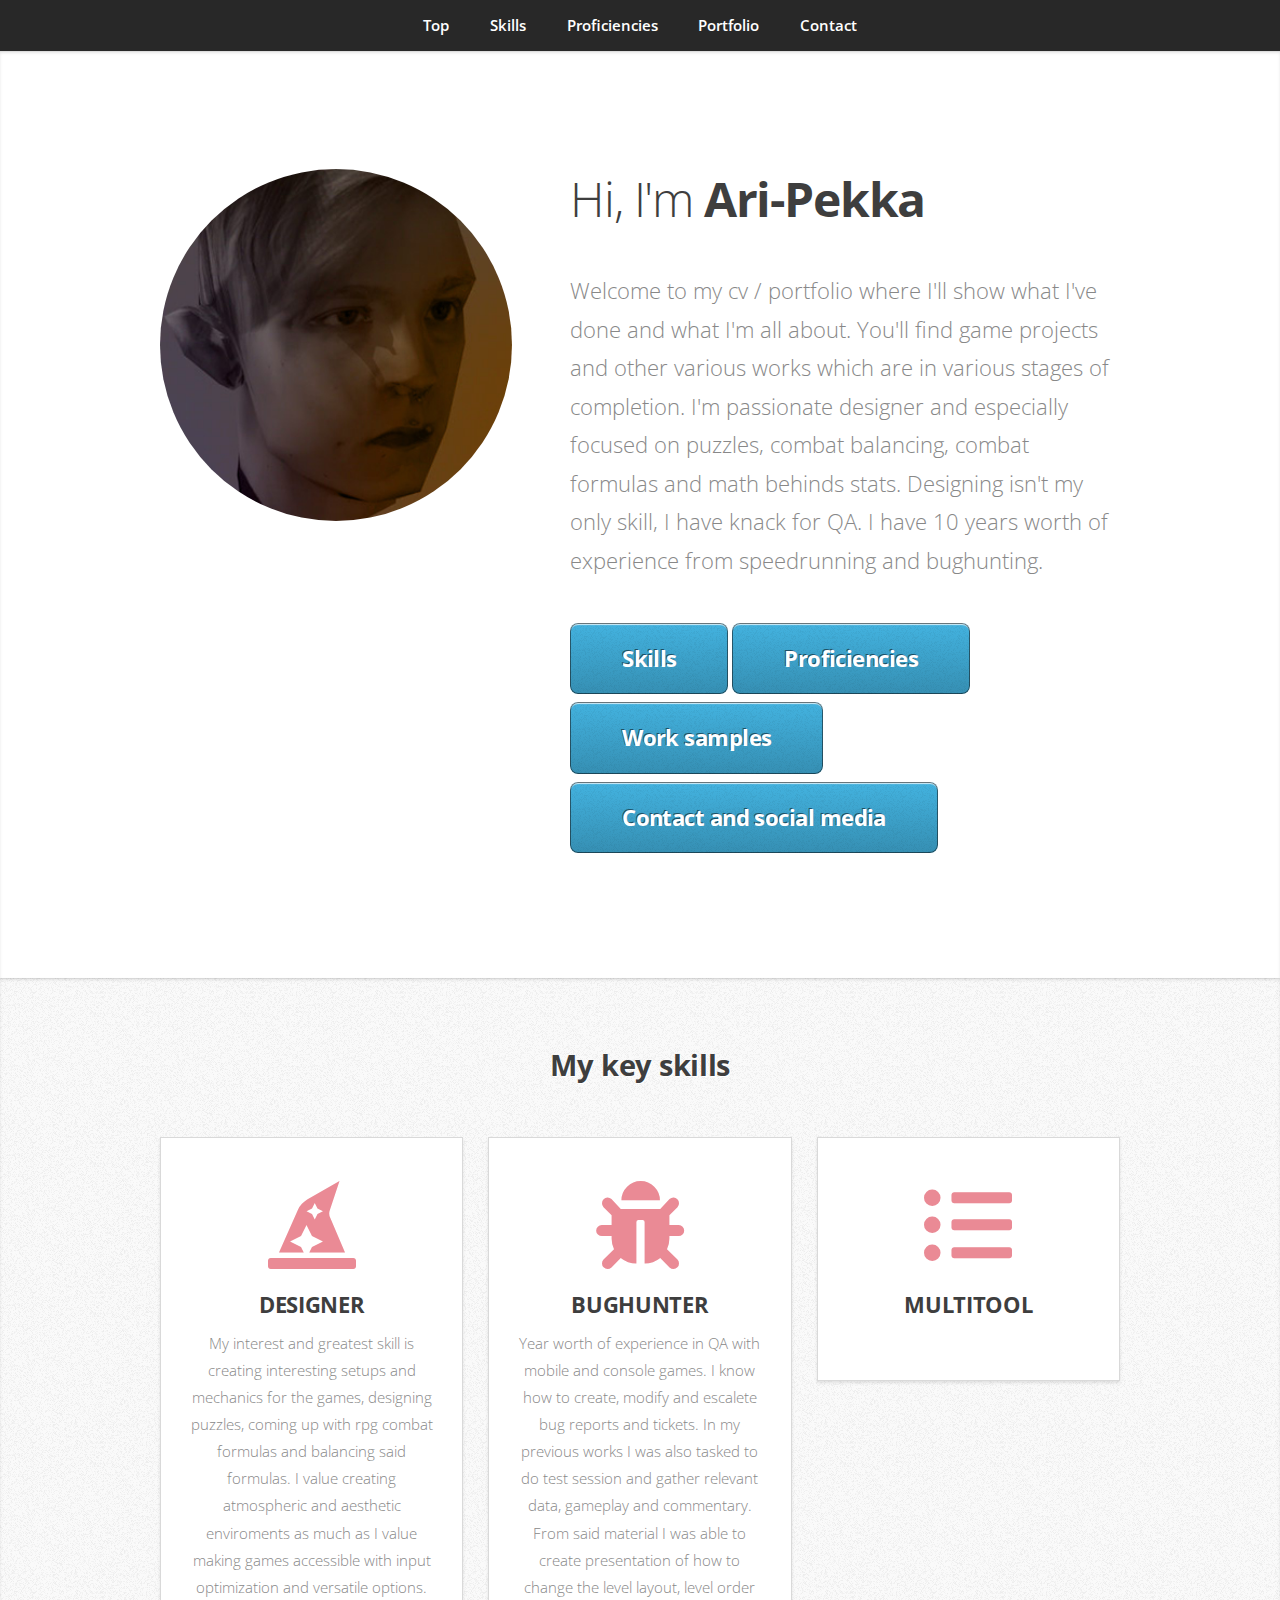
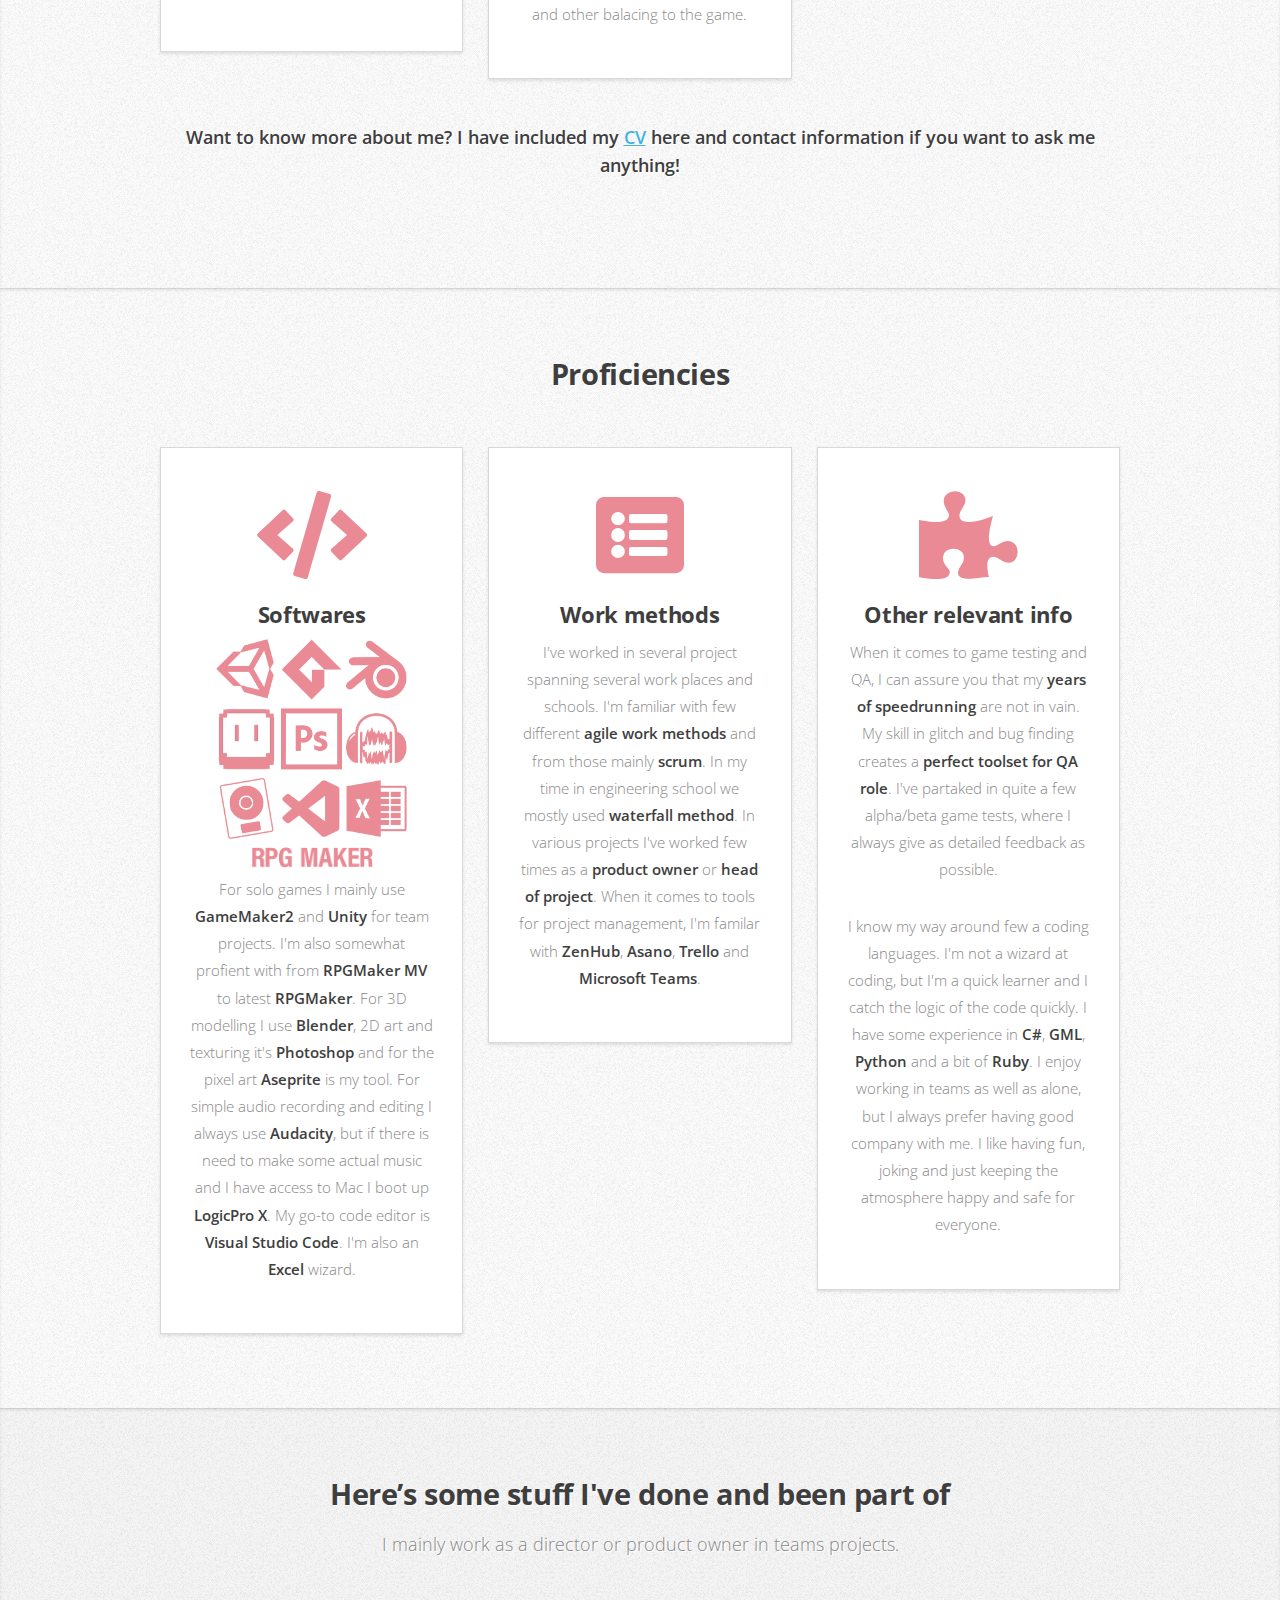
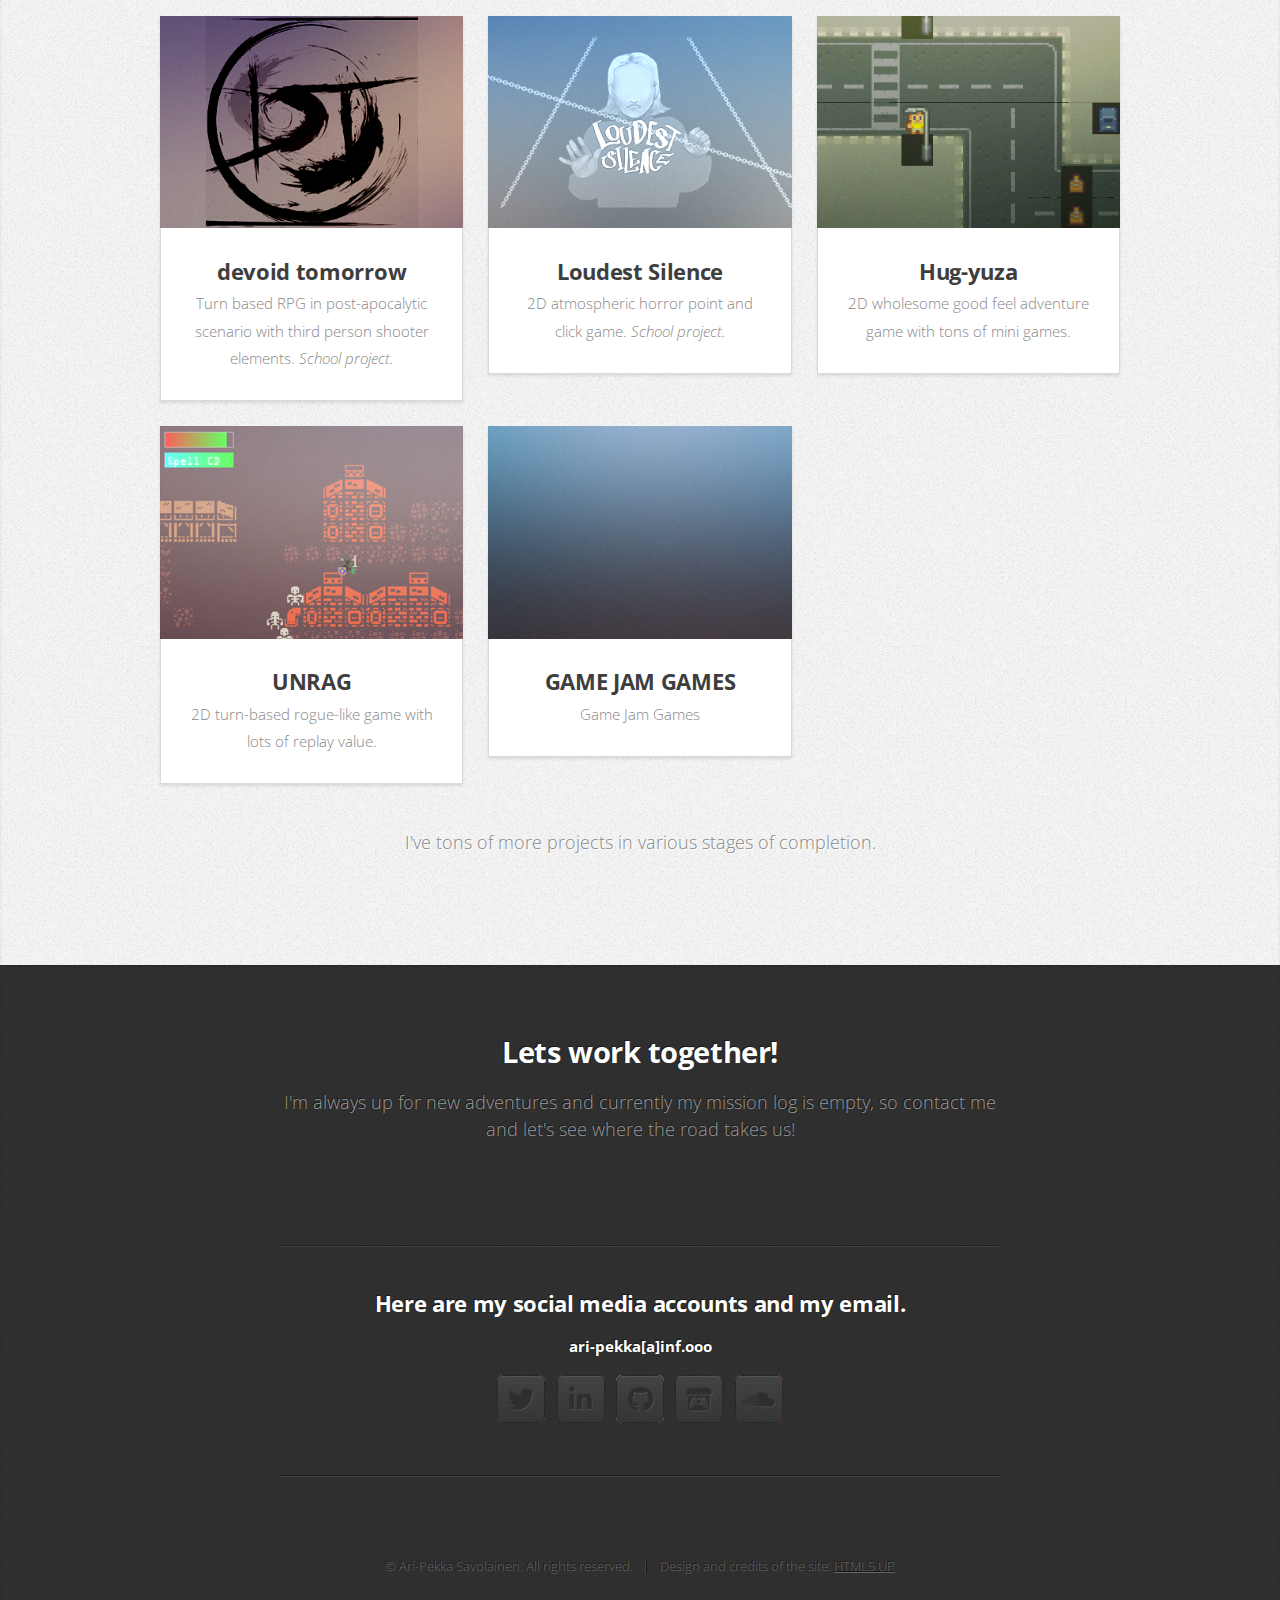
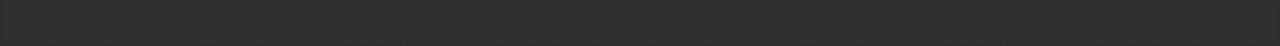
==== commit 93ef28d0: "Updates to text" ====
--- a/index.html
+++ b/index.html
@@ -41,10 +41,9 @@
 							</header>
 							<p>
 							Welcome to my cv / portfolio where I'll show what I've done and what I'm all about.
-							You'll find game projects which are in various stages of completion. My endgame is to be a
-							<b>senior game designer</b>. I'm an <b>designer</b>, and <b>bughunter</b> who has passion to learn
-							all the ins and outs of the game development.
-
+							You'll find game projects and other various works which are in various stages of completion.
+							I'm passionate designer and especially focused on puzzles, combat balancing, combat formulas and math behinds stats.
+							Designing isn't my only skill, I have knack for QA. I have 10 years worth of experience from speedrunning and bughunting.
 							
 							</p>
 							<a href="#Skills" class="button large scrolly">Skills</a>
@@ -68,8 +67,8 @@
 								<span class="icon solid featured fa-hat-wizard"></span>
 								<h3>DESIGNER</h3>
 								<p>
-								My interest and greatest skill is creating interesting setups for the games, designing puzzles, 
-								coming up with rpg battle mechanism and balancing said mechanics. I value creating atmospheric and aesthetic enviroments
+								My interest and greatest skill is creating interesting setups and mechanics for the games, designing puzzles, 
+								coming up with rpg combat formulas and balancing said formulas. I value creating atmospheric and aesthetic enviroments
 								as much as I value making games accessible with input optimization and versatile options.
 								</p>
 							</section>
@@ -80,7 +79,9 @@
 								<span class="icon solid featured fa-bug"></span>
 								<h3>BUGHUNTER</h3>
 								<p>
-								Speedrun 10 years
+								Year worth of experience in QA with mobile and console games. I know how to create, modify and escalete bug reports and tickets.
+								In my previous works I was also tasked to do test session and gather relevant data, gameplay and commentary. From said material
+								I was able to create presentation of how to change the level layout, level order and other balacing to the game. 
 								</p>
 							</section>
 						</div>
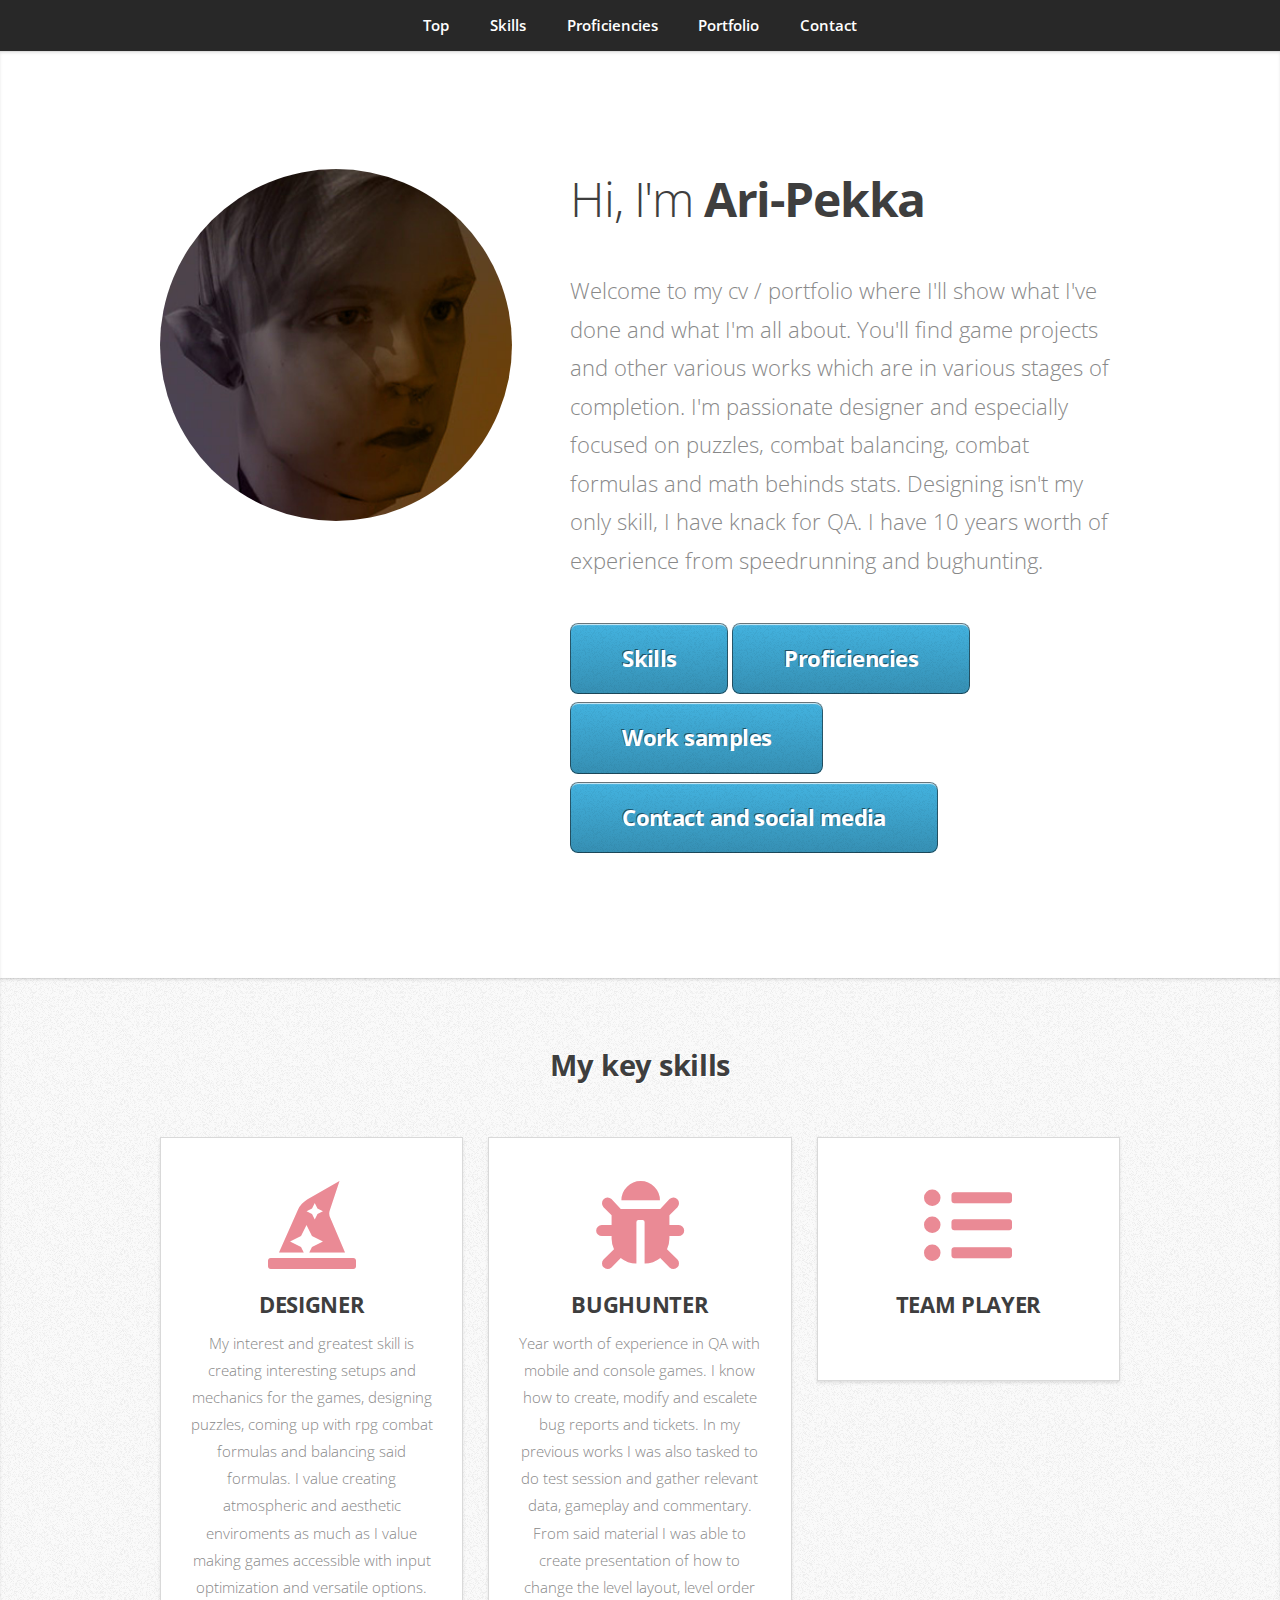
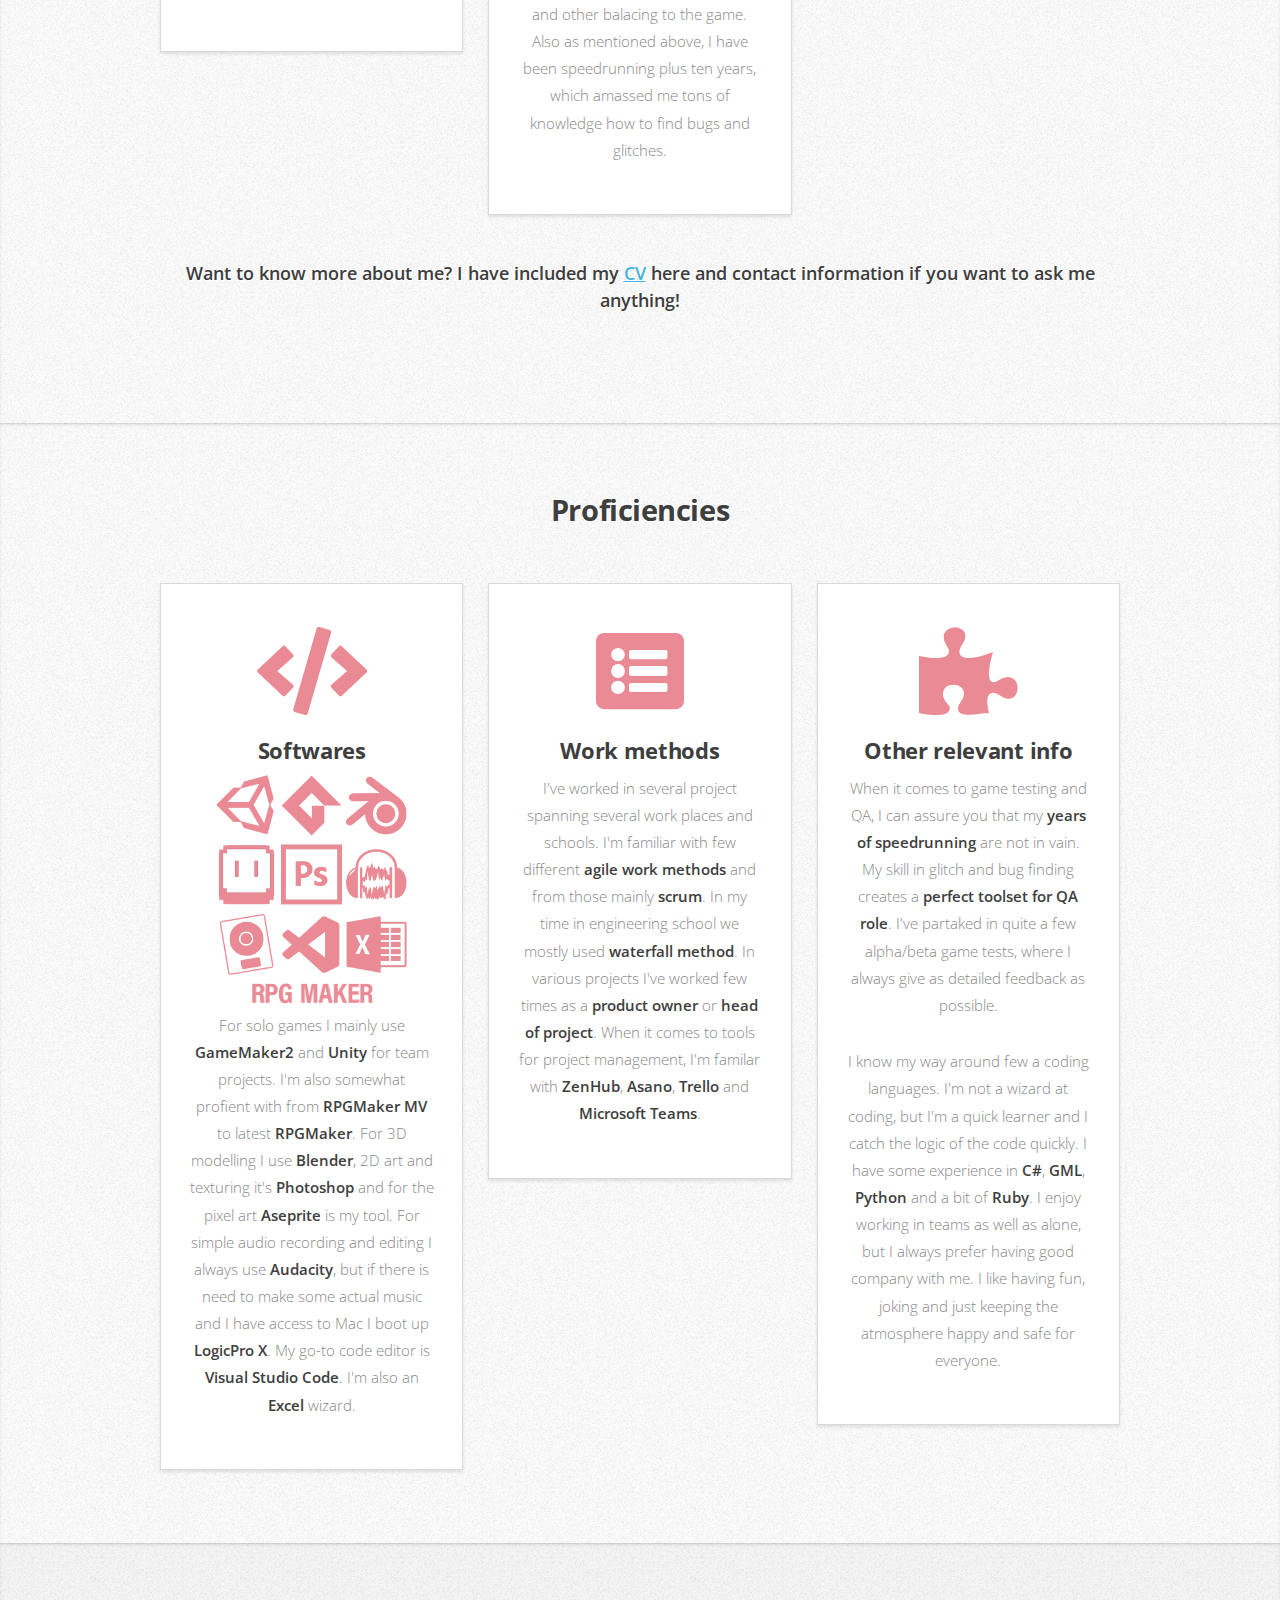
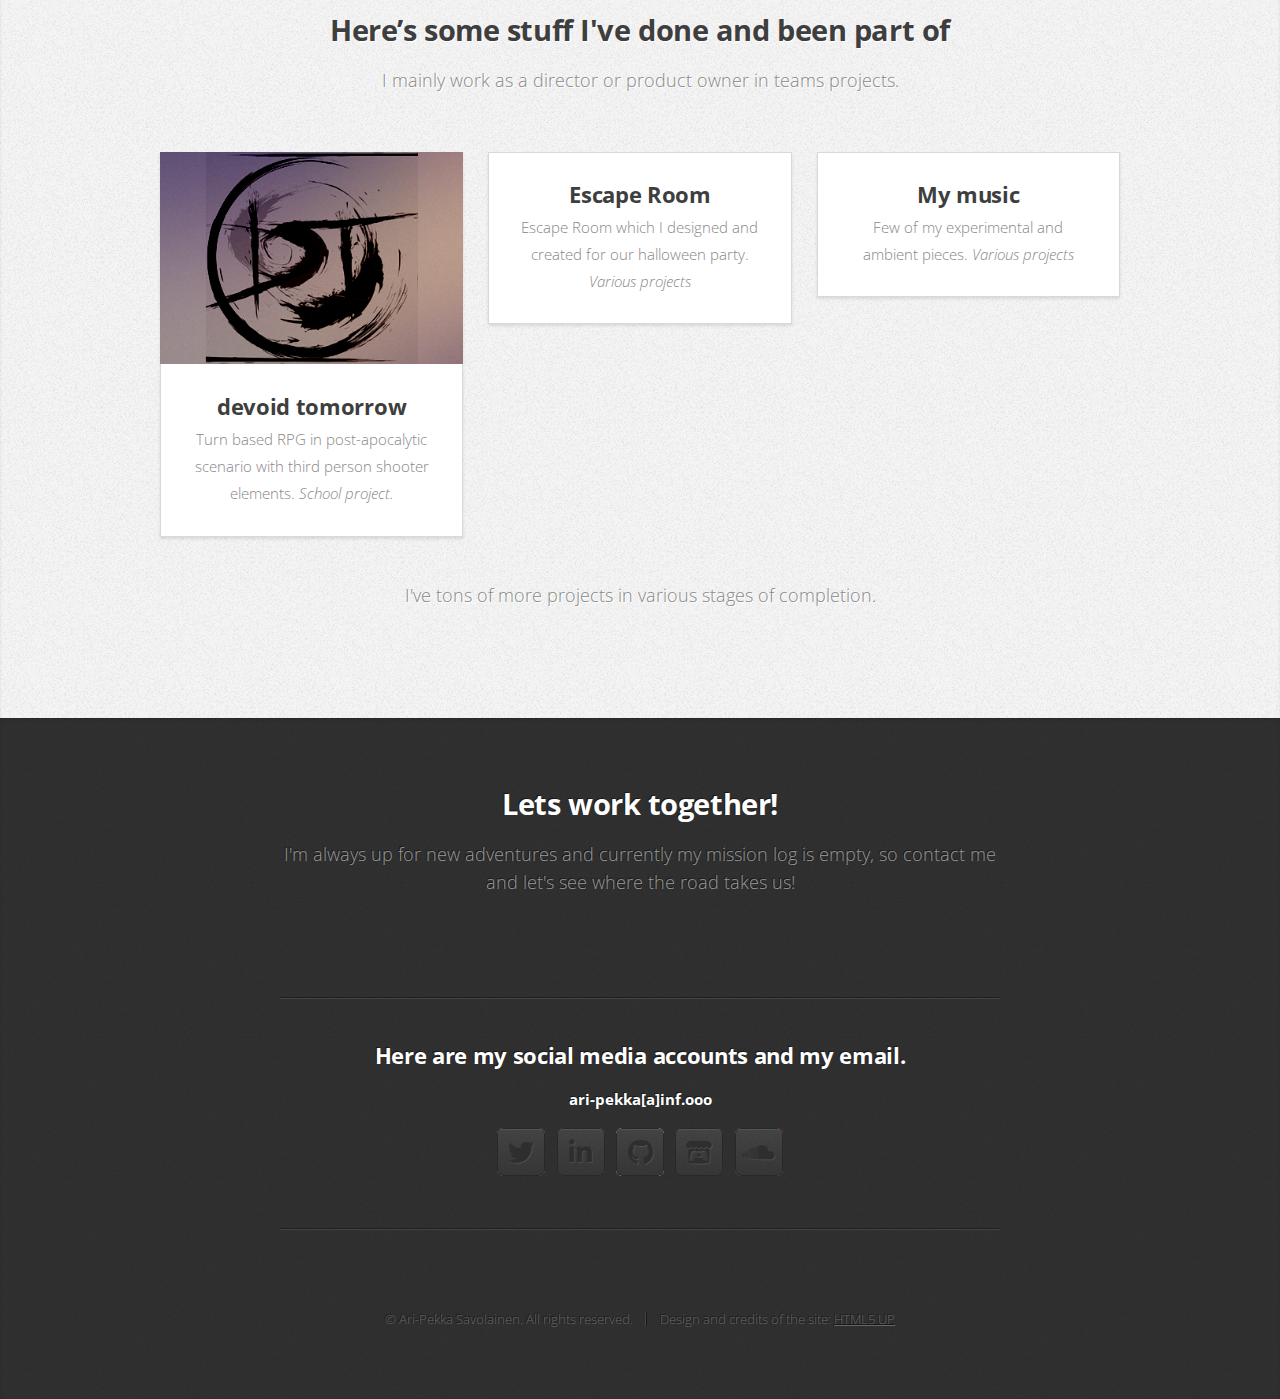
==== commit 24902ee6: "Update" ====
--- a/index.html
+++ b/index.html
@@ -81,7 +81,8 @@
 								<p>
 								Year worth of experience in QA with mobile and console games. I know how to create, modify and escalete bug reports and tickets.
 								In my previous works I was also tasked to do test session and gather relevant data, gameplay and commentary. From said material
-								I was able to create presentation of how to change the level layout, level order and other balacing to the game. 
+								I was able to create presentation of how to change the level layout, level order and other balacing to the game. Also as mentioned above,
+								I have been speedrunning plus ten years, which amassed me tons of knowledge how to find bugs and glitches.
 								</p>
 							</section>
 						</div>
@@ -89,7 +90,7 @@
 						<div class="col-4 col-6-medium col-12-small">
 							<section class="box style1">
 								<span class="icon solid featured fa-list-ul"></span>
-								<h3>MULTITOOL</h3>
+								<h3>TEAM PLAYER</h3>
 								<p>
 
 								</p>
@@ -199,20 +200,21 @@
 						
 						<div class="col-4 col-6-medium col-12-small">
 							<article class="box style2">
-								<a href="#" class="image featured"><img src="images/loudest.png" alt="" /></a>
-								<h3><a href="#">Loudest Silence</a></h3>
-								<p>2D atmospheric horror point and click game. <i>School project.</i></p>
+								<!-- <a href="#" class="image featured">  <img src="images/loudest.png" alt="" /></a> -->
+								<h3><a href="#">Escape Room</a></h3>
+								<p>Escape Room which I designed and created for our halloween party. <i>Various projects</i></p>
 							</article>
 						</div>
 					
 						<div class="col-4 col-6-medium col-12-small">
 							<article class="box style2">
-								<a href="#" class="image featured"><img src="images/hug-yuza.png" alt="" /></a>
-								<h3><a href="#">Hug-yuza</a></h3>
-								<p>2D wholesome good feel adventure game with tons of mini games.</p>
-							</article>
-						</div>
-						
+								<!-- <a href="https://soundcloud.com/carska" class="image featured"><img src="images/hug-yuza.png" alt="" /></a> -->
+								<h3><a href="https://soundcloud.com/carska">My music</a></h3>
+								<p>Few of my experimental and ambient pieces. <i>Various projects</i></p>
+							</article>
+						</div>
+
+						<!--
 						<div class="col-4 col-6-medium col-12-small">
 							<article class="box style2">
 								<a href="#" class="image featured"><img src="images/roguelike.png" alt="" /></a>
@@ -228,7 +230,7 @@
 								<p>Game Jam Games</p>
 							</article>
 						</div>
-						
+					-->
 					</div>
 					<footer>
 						<p>I've tons of more projects in various stages of completion.</p>
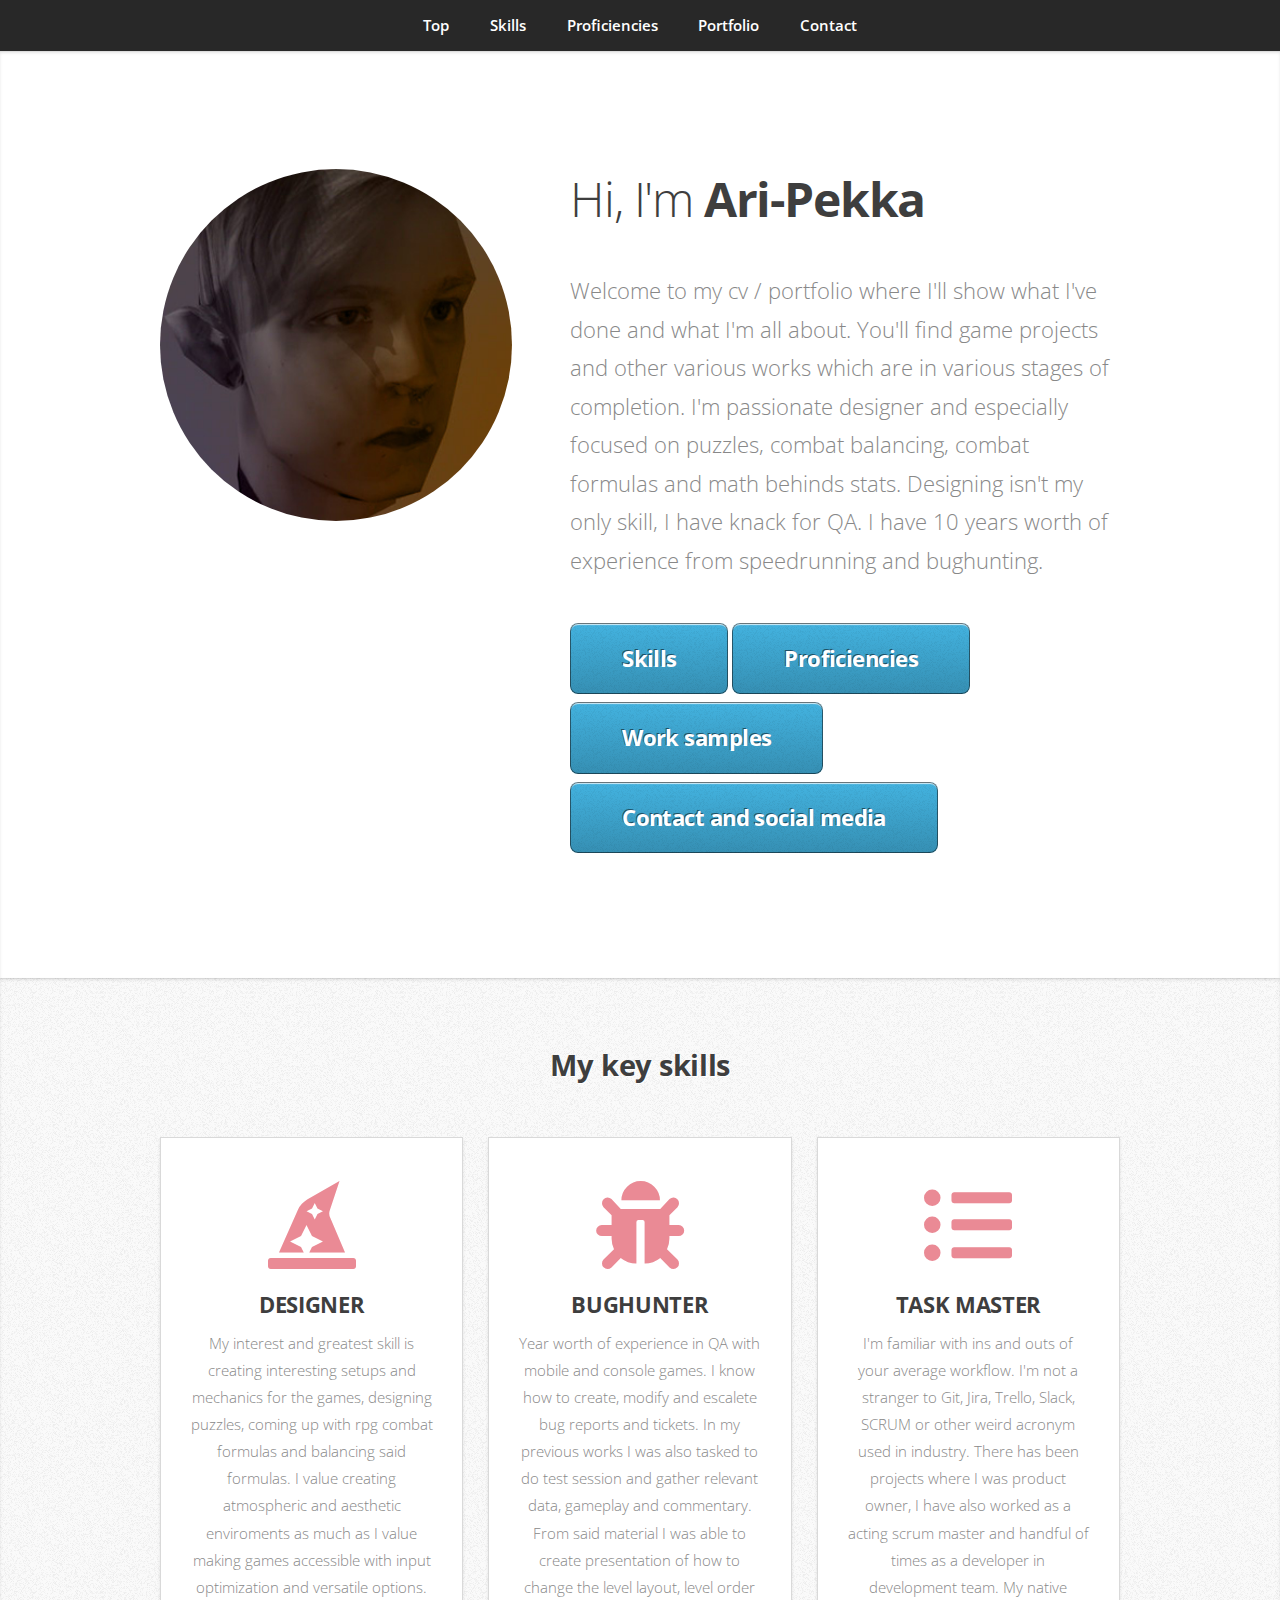
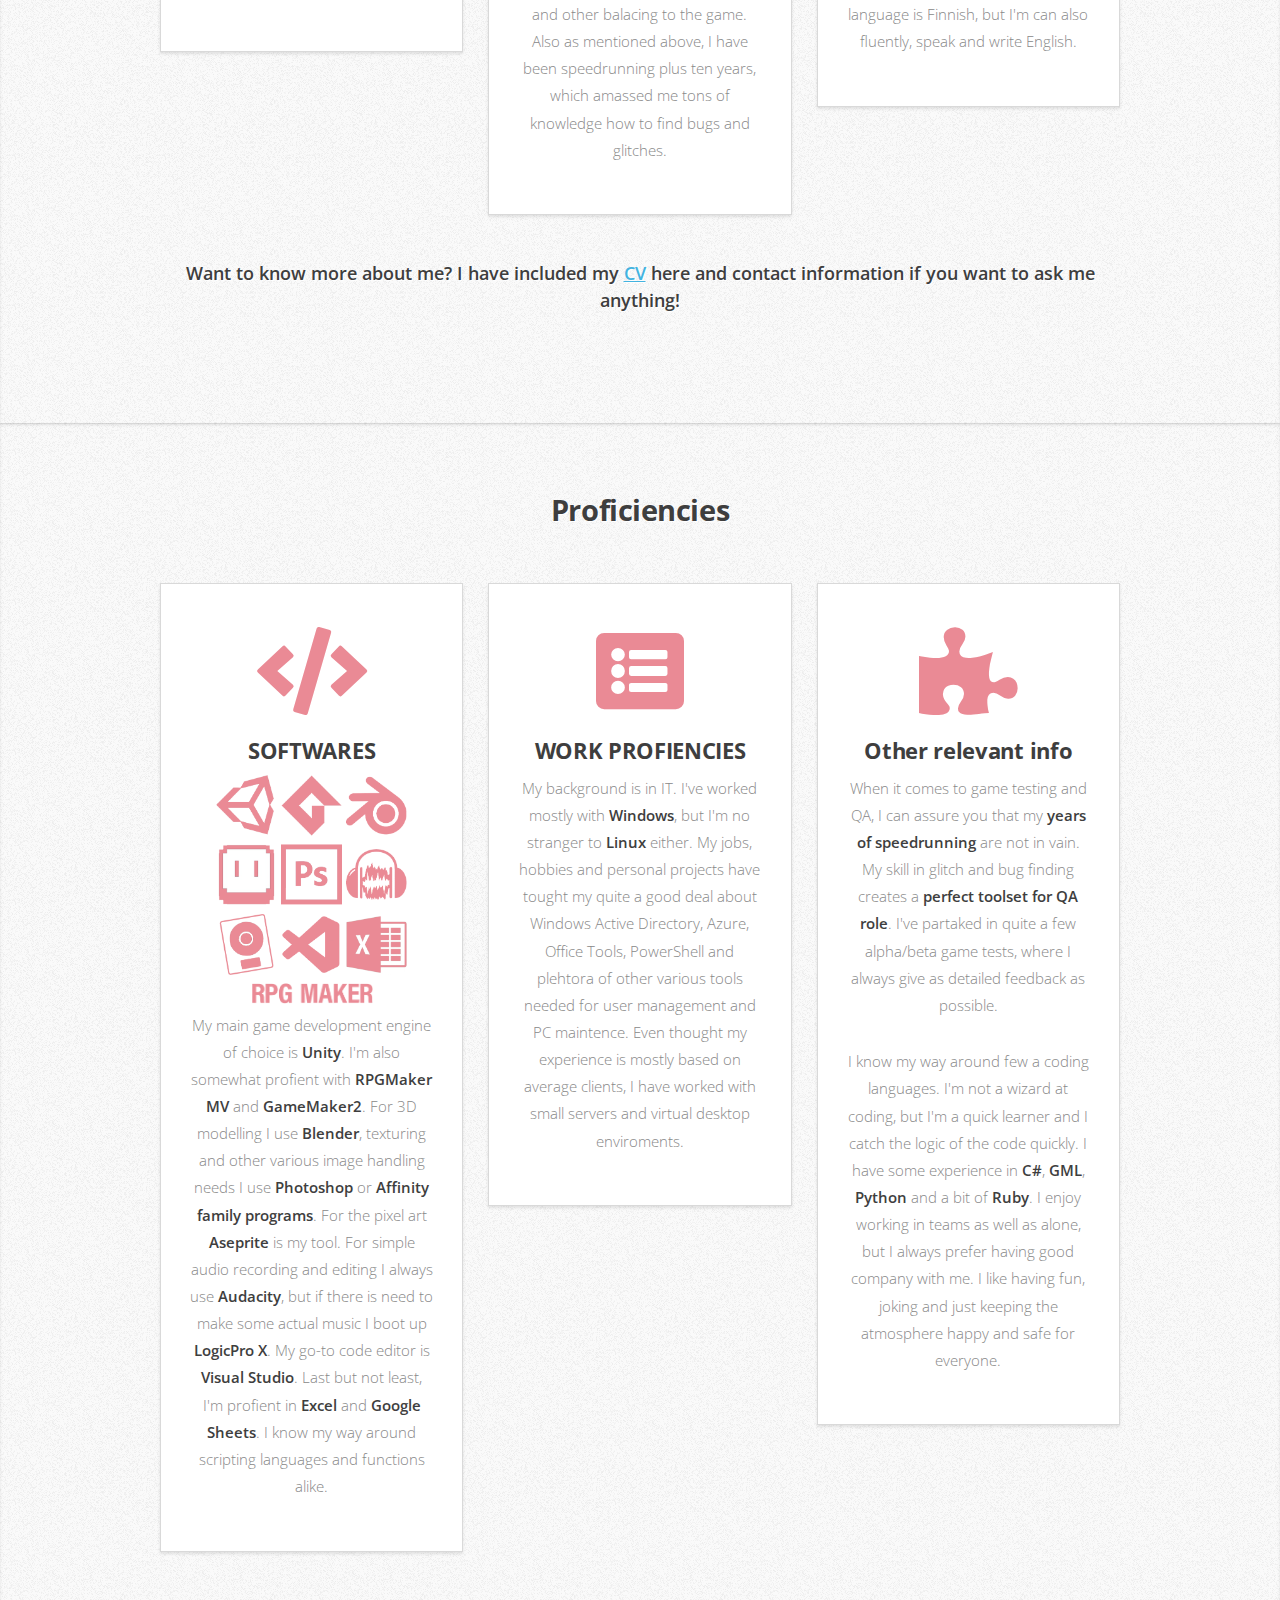
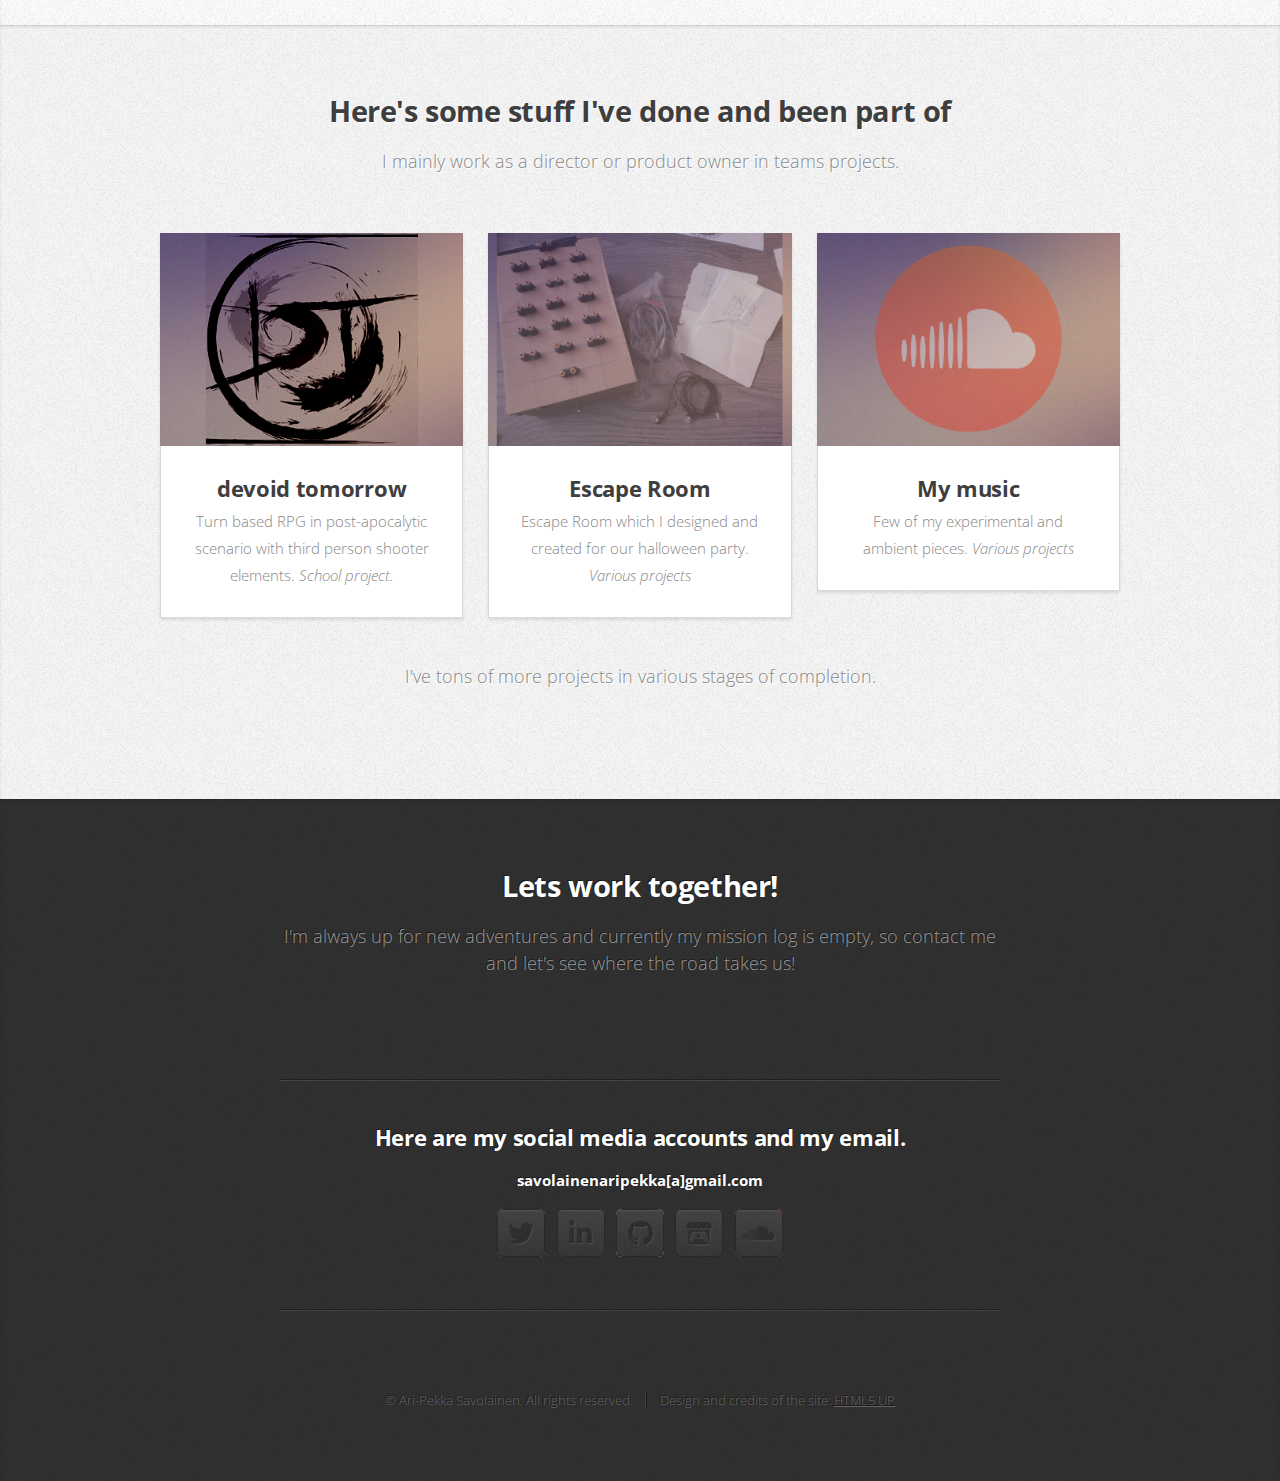
==== commit 688088a4: "Update" ====
--- a/index.html
+++ b/index.html
@@ -90,15 +90,17 @@
 						<div class="col-4 col-6-medium col-12-small">
 							<section class="box style1">
 								<span class="icon solid featured fa-list-ul"></span>
-								<h3>TEAM PLAYER</h3>
-								<p>
-
+								<h3>TASK MASTER</h3>
+								<p>
+								I'm familiar with ins and outs of your average workflow. I'm not a stranger to Git, Jira, Trello, Slack, SCRUM or other weird acronym used in industry.
+								There has been projects where I was product owner, I have also worked as a acting scrum master and handful of times as a developer in development team.
+								My native language is Finnish, but I'm can also fluently, speak and write English.
 								</p>
 							</section>
 						</div>
 					</div>
 					<footer>
-						<p><b>Want to know more about me? I have included my <a href="cv_online.pdf" target="_blank">CV</a> here and contact information
+						<p><b>Want to know more about me? I have included my <a href="cv.pdf" target="_blank">CV</a> here and contact information
 							if you want to ask me anything!</b></p>
 						
 					</footer>
@@ -115,7 +117,7 @@
 						<div class="col-4 col-6-medium col-12-small">
 							<section class="box style1">
 								<span class="icon solid featured fa-code"></span>
-								<h3>Softwares</h3>
+								<h3>SOFTWARES</h3>
 								<img src="images/unity.png" width="25%">
 								<img src="images/gamemaker.png" width="25%">
 								<img src="images/blender.png" width="25%">
@@ -127,14 +129,13 @@
 								<img src="images/excel.png" width="25%">
 								<img src="images/rpgmaker.png" width="50%">
 								<p>
-								For solo games I mainly use <b>GameMaker2</b> and <b>Unity</b> for team projects.
-								I'm also somewhat profient with from <b>RPGMaker MV</b> to latest <b>RPGMaker</b>.
-								For 3D modelling I use <b>Blender</b>, 2D art and texturing it's
-								<b>Photoshop</b> and for the pixel art <b>Aseprite</b> is my tool. 
+								My main game development engine of choice is <b>Unity</b>.
+								I'm also somewhat profient with <b>RPGMaker MV</b> and <b>GameMaker2</b></n>.
+								For 3D modelling I use <b>Blender</b>, texturing and other various image handling needs I use
+								<b>Photoshop</b> or <b>Affinity family programs</b>. For the pixel art <b>Aseprite</b> is my tool. 
 								For simple audio recording and editing I always use <b>Audacity</b>, but
-								if there is need to make some actual music and I have access to Mac 
-								I boot up <b>LogicPro X</b>. My go-to code editor is <b>Visual Studio Code</b>.
-								I'm also an <b>Excel</b> wizard.
+								if there is need to make some actual music I boot up <b>LogicPro X</b>. My go-to code editor is <b>Visual Studio</b>.
+								Last but not least, I'm profient in <b>Excel</b> and <b>Google Sheets</b>. I know my way around scripting languages and functions alike.
 								</p> 
 							</section>
 						</div>
@@ -142,15 +143,12 @@
 						<div class="col-4 col-6-medium col-12-small">
 							<section class="box style1">
 								<span class="icon solid featured fa-list-alt"></span>
-								<h3>Work methods</h3>
-								<p>
-								I've worked in several project spanning several work places
-								and schools. I'm familiar with few different <b>agile work methods</b>
-								and from those mainly <b>scrum</b>. In my time in engineering school
-								we mostly used <b>waterfall method</b>. In various projects I've
-								worked few times as a <b>product owner</b> or 
-								<b>head of project</b>. When it comes to tools for project management,
-								I'm familar with <b>ZenHub</b>, <b>Asano</b>, <b>Trello</b> and <b>Microsoft Teams</b>.
+								<h3>WORK PROFIENCIES</h3>
+								<p>
+								My background is in IT. I've worked mostly with <b>Windows</b>, but I'm no stranger to <b>Linux</b> either. My jobs, hobbies and personal projects
+								have tought my quite a good deal about Windows Active Directory, Azure, Office Tools, PowerShell and plehtora of other various tools needed
+								for user management and PC maintence. Even thought my experience is mostly based on average clients, I have worked with small servers and 
+								virtual desktop enviroments.
 								</p>
 							</section>
 						</div>
@@ -185,7 +183,7 @@
 			<article id="portfolio" class="wrapper style3">
 				<div class="container">
 					<header>
-						<h2>Here’s some stuff I've done and been part of</h2>
+						<h2>Here's some stuff I've done and been part of</h2>
 						<p>I mainly work as a director or product owner in teams projects.</p>
 					</header>
 					<div class="row">
@@ -200,7 +198,7 @@
 						
 						<div class="col-4 col-6-medium col-12-small">
 							<article class="box style2">
-								<!-- <a href="#" class="image featured">  <img src="images/loudest.png" alt="" /></a> -->
+								<a href="#" class="image featured">  <img src="images/escapeRoomThumbnail.png" alt="" /></a> 
 								<h3><a href="#">Escape Room</a></h3>
 								<p>Escape Room which I designed and created for our halloween party. <i>Various projects</i></p>
 							</article>
@@ -208,7 +206,7 @@
 					
 						<div class="col-4 col-6-medium col-12-small">
 							<article class="box style2">
-								<!-- <a href="https://soundcloud.com/carska" class="image featured"><img src="images/hug-yuza.png" alt="" /></a> -->
+								<a href="https://soundcloud.com/carska" target="_blank" class="image featured"><img src="images/soundCloudThumbnail.png" alt="" /></a>
 								<h3><a href="https://soundcloud.com/carska">My music</a></h3>
 								<p>Few of my experimental and ambient pieces. <i>Various projects</i></p>
 							</article>
@@ -250,7 +248,7 @@
 					<div class="col-12">
 						<hr />
 						<h3>Here are my social media accounts and my email.</h3>
-						<h4>ari-pekka[a]inf.ooo</h4>
+						<h4>savolainenaripekka[a]gmail.com</h4>
 						<ul class="social">
 							<li><a href="https://twitter.com/carska_" target="_blank" class="icon brands fa-twitter"><span class="label">Twitter</span></a></li>
 							<li><a href="https://www.linkedin.com/in/ari-pekka" target="_blank" class="icon brands fa-linkedin-in"><span class="label">LinkedIn</span></a></li>
